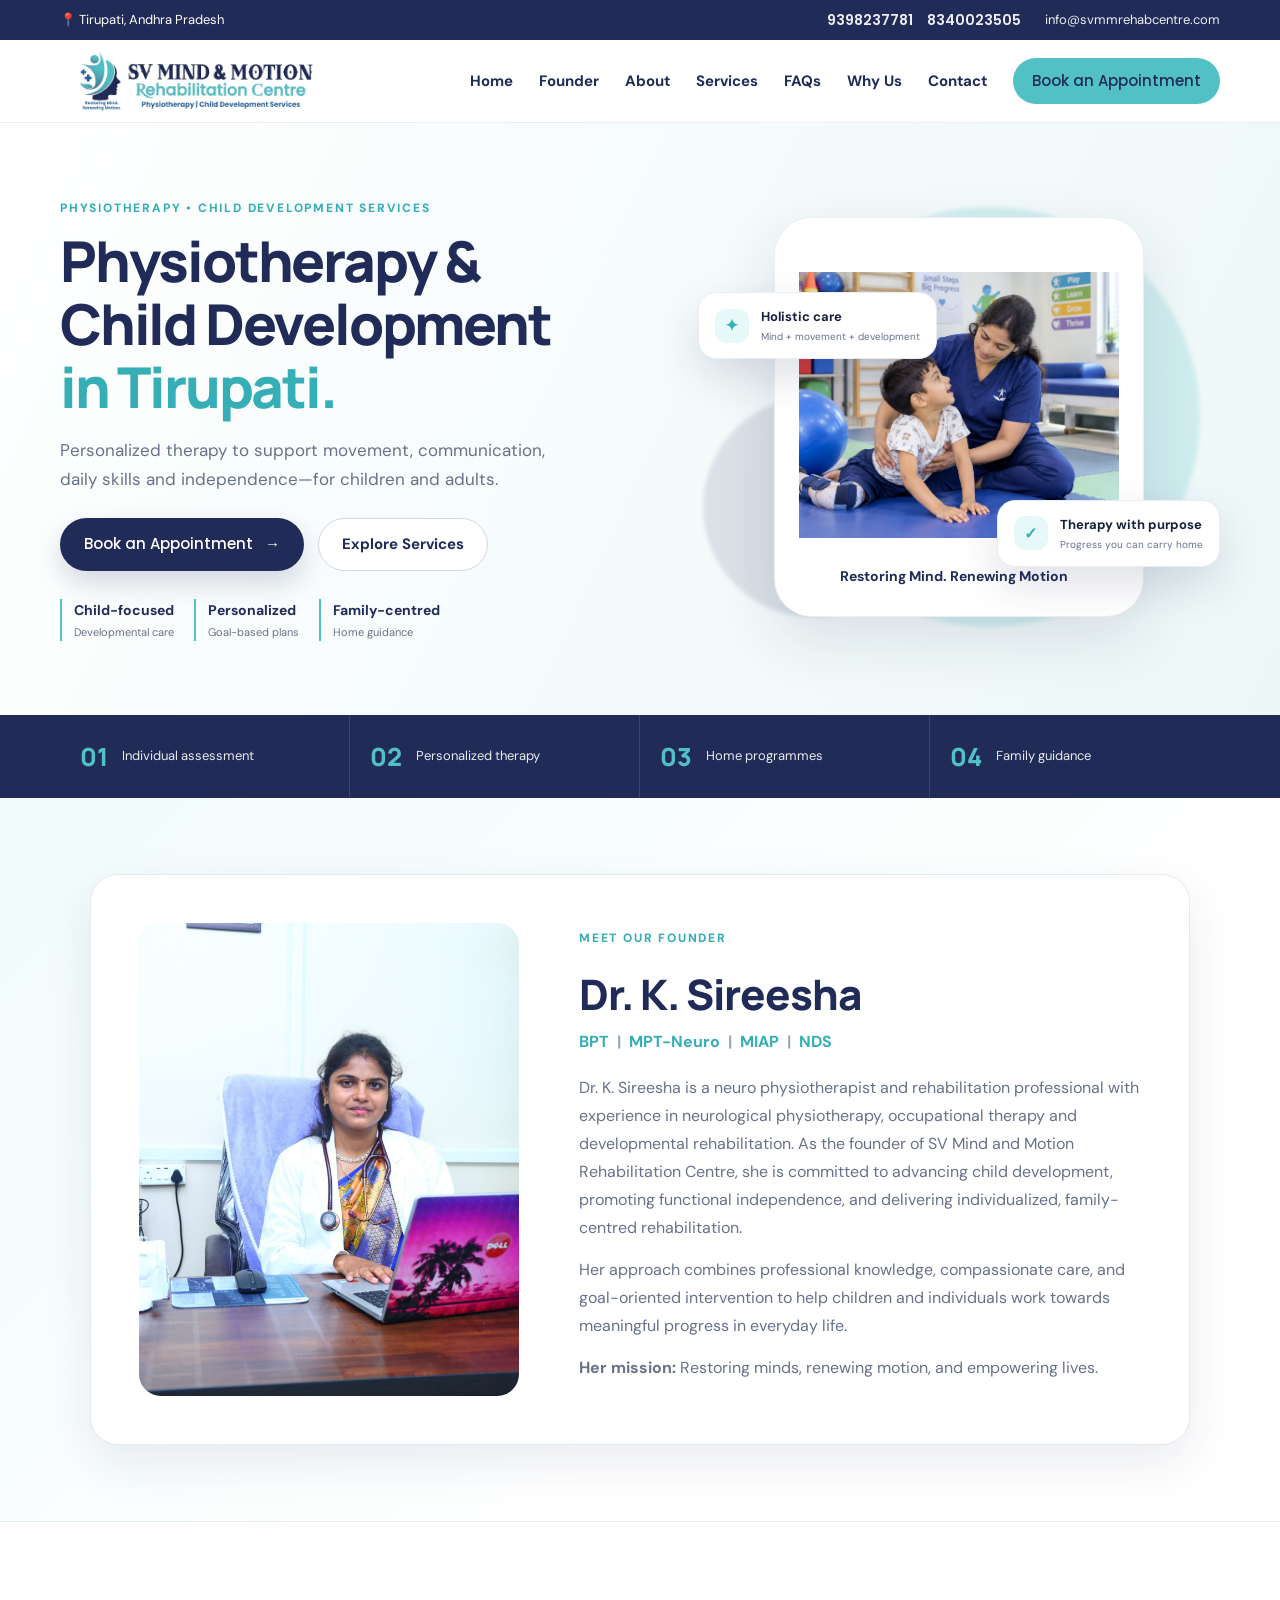
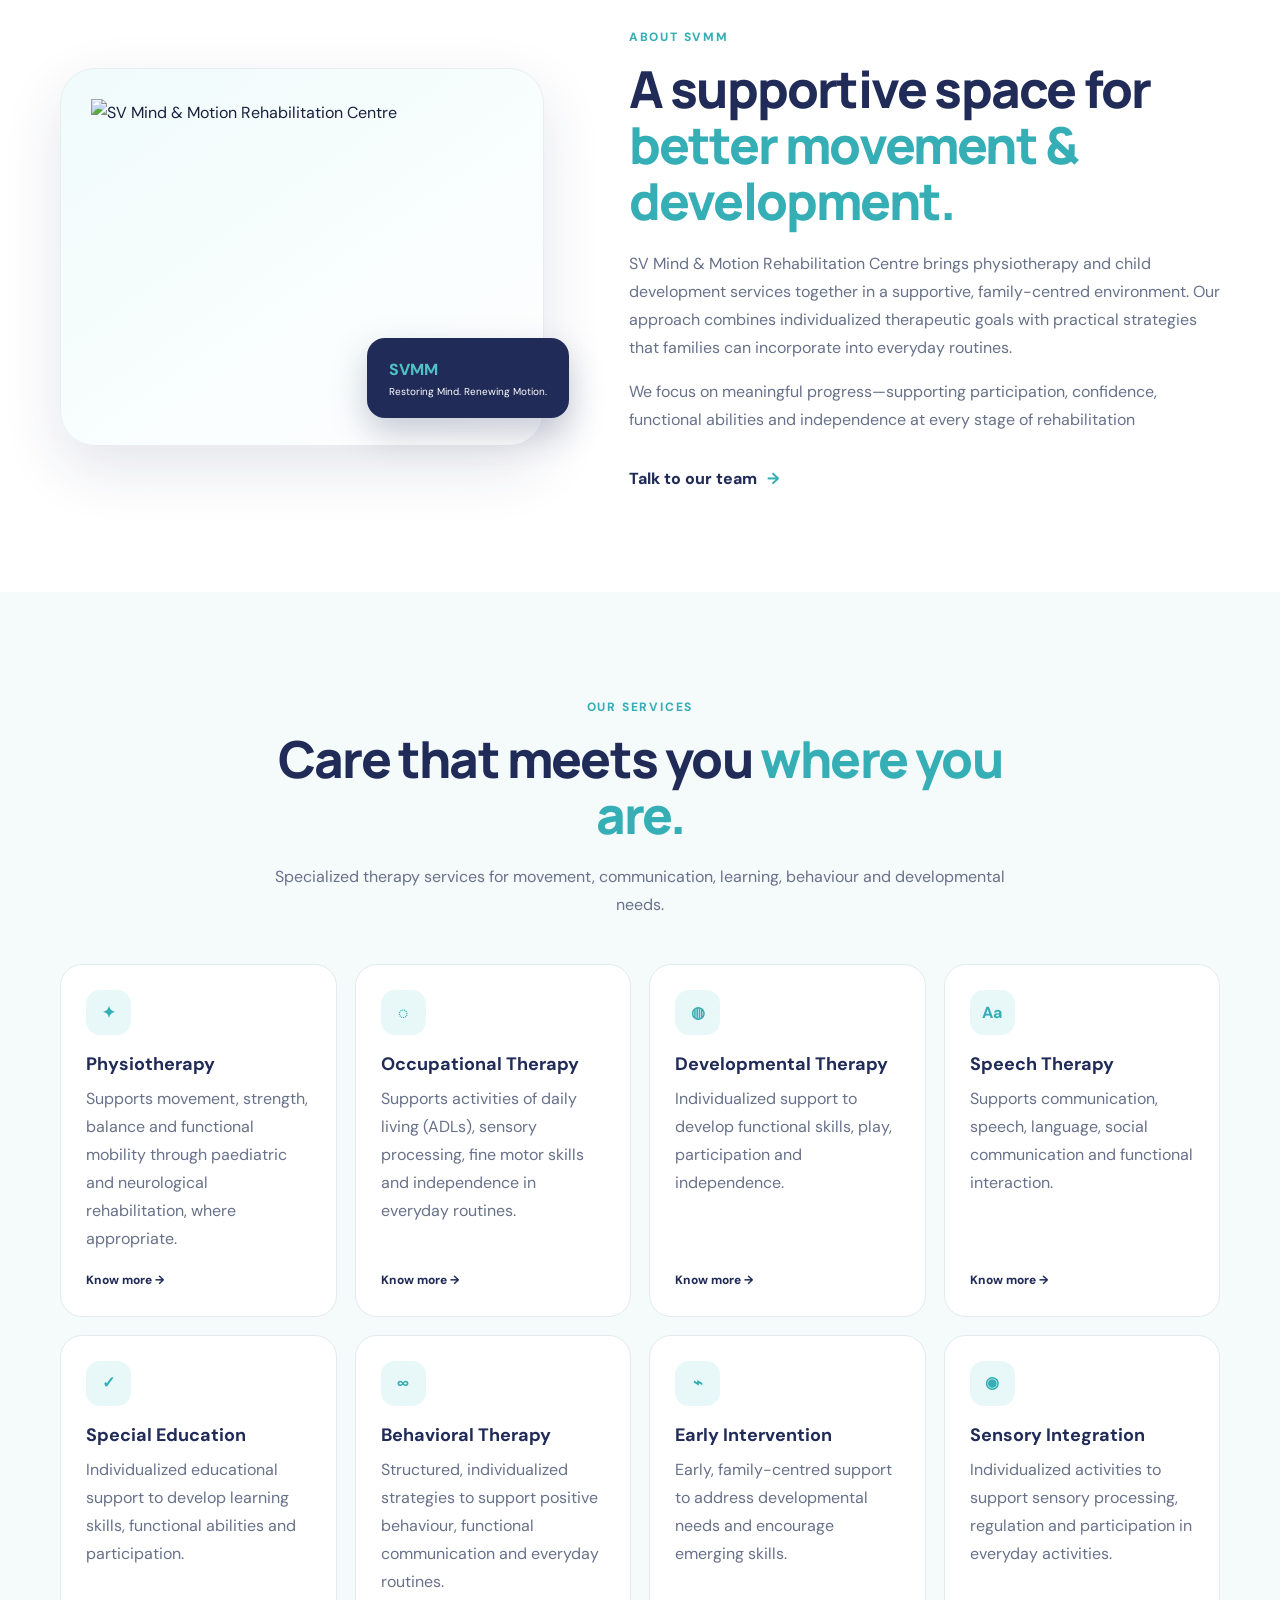
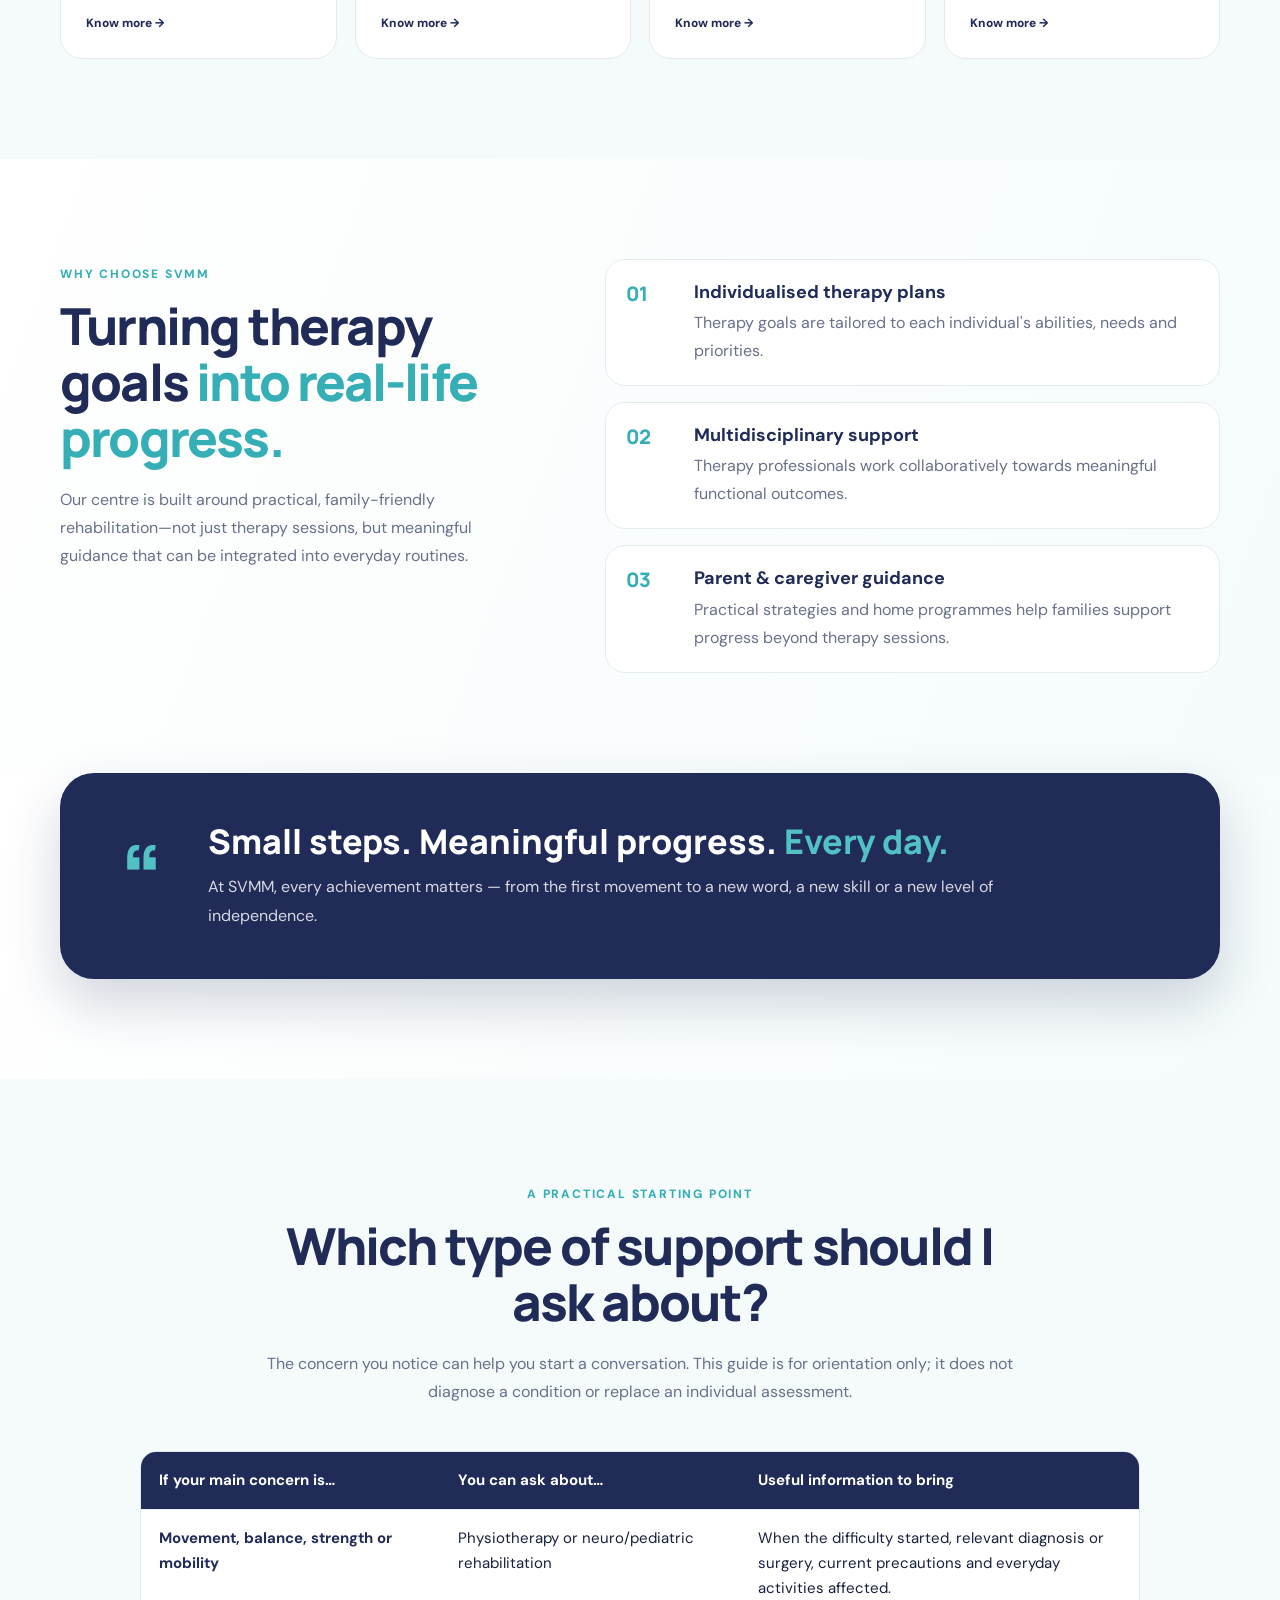
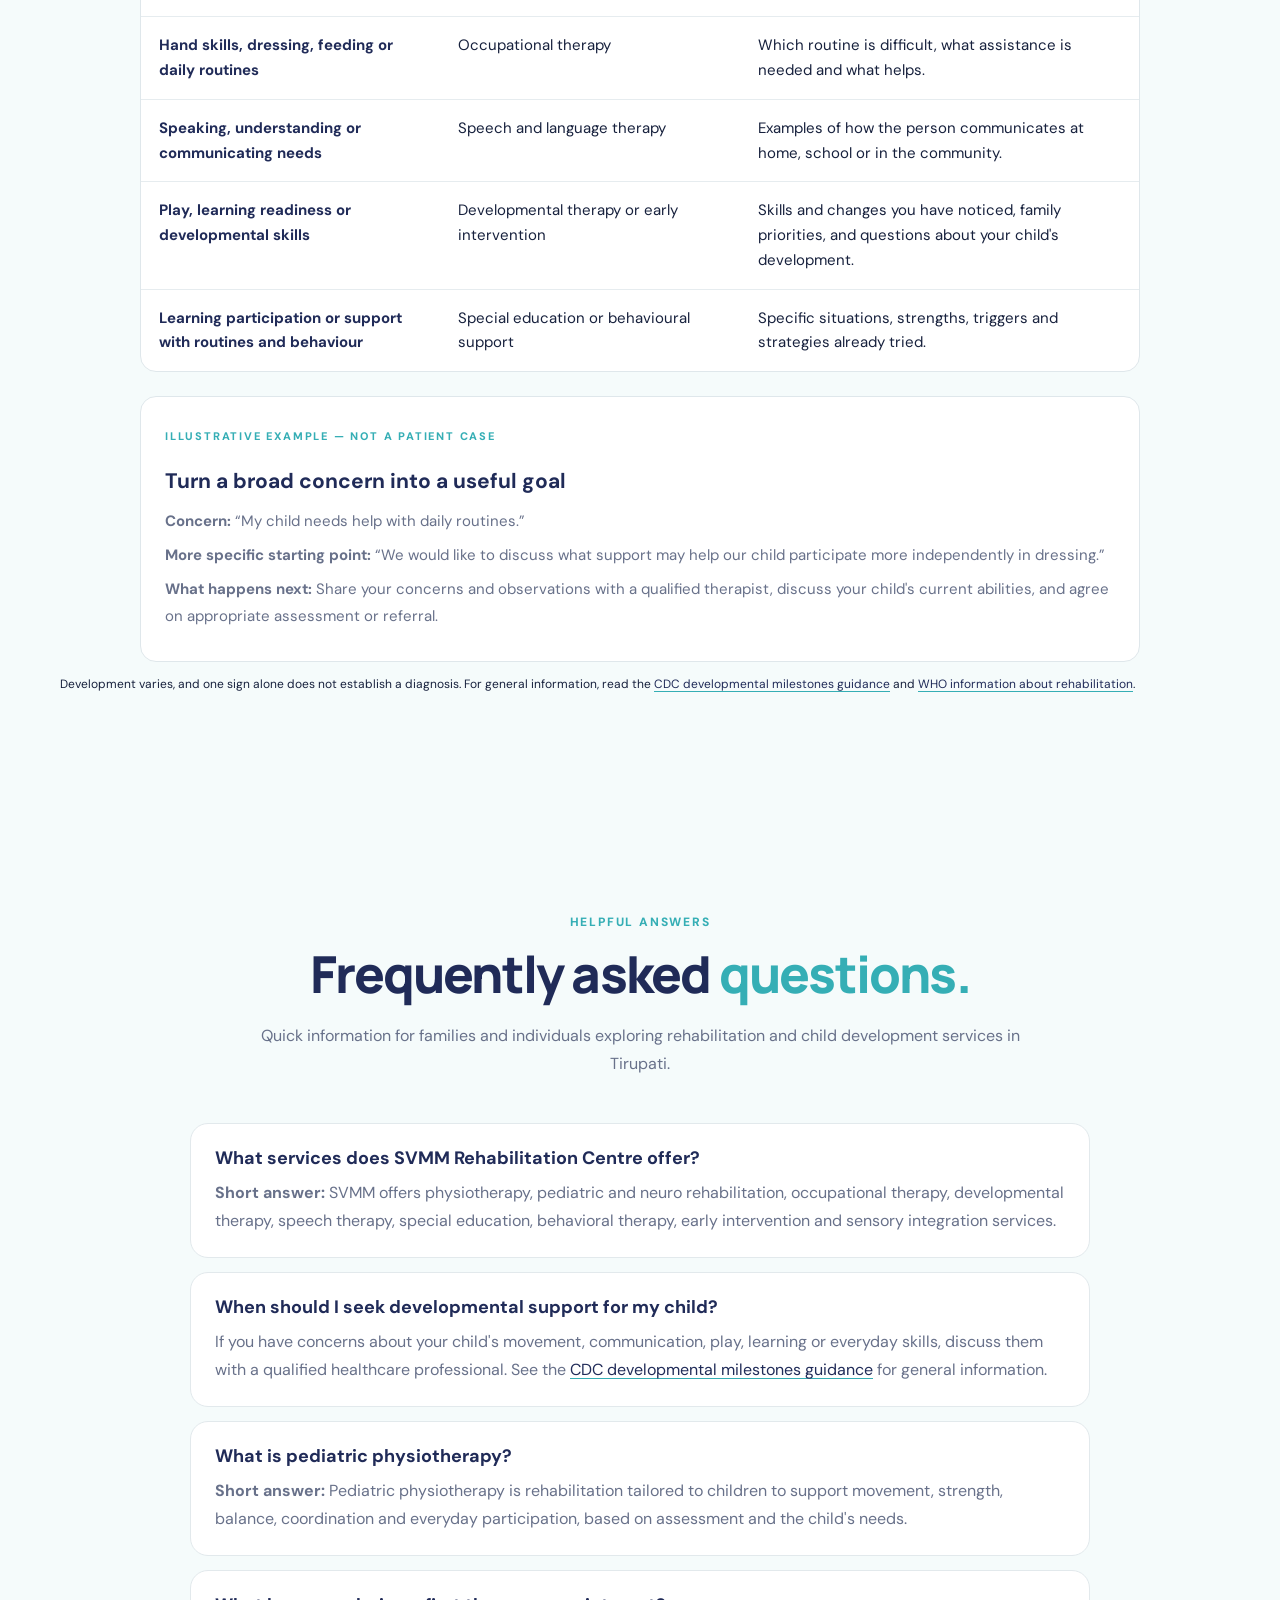
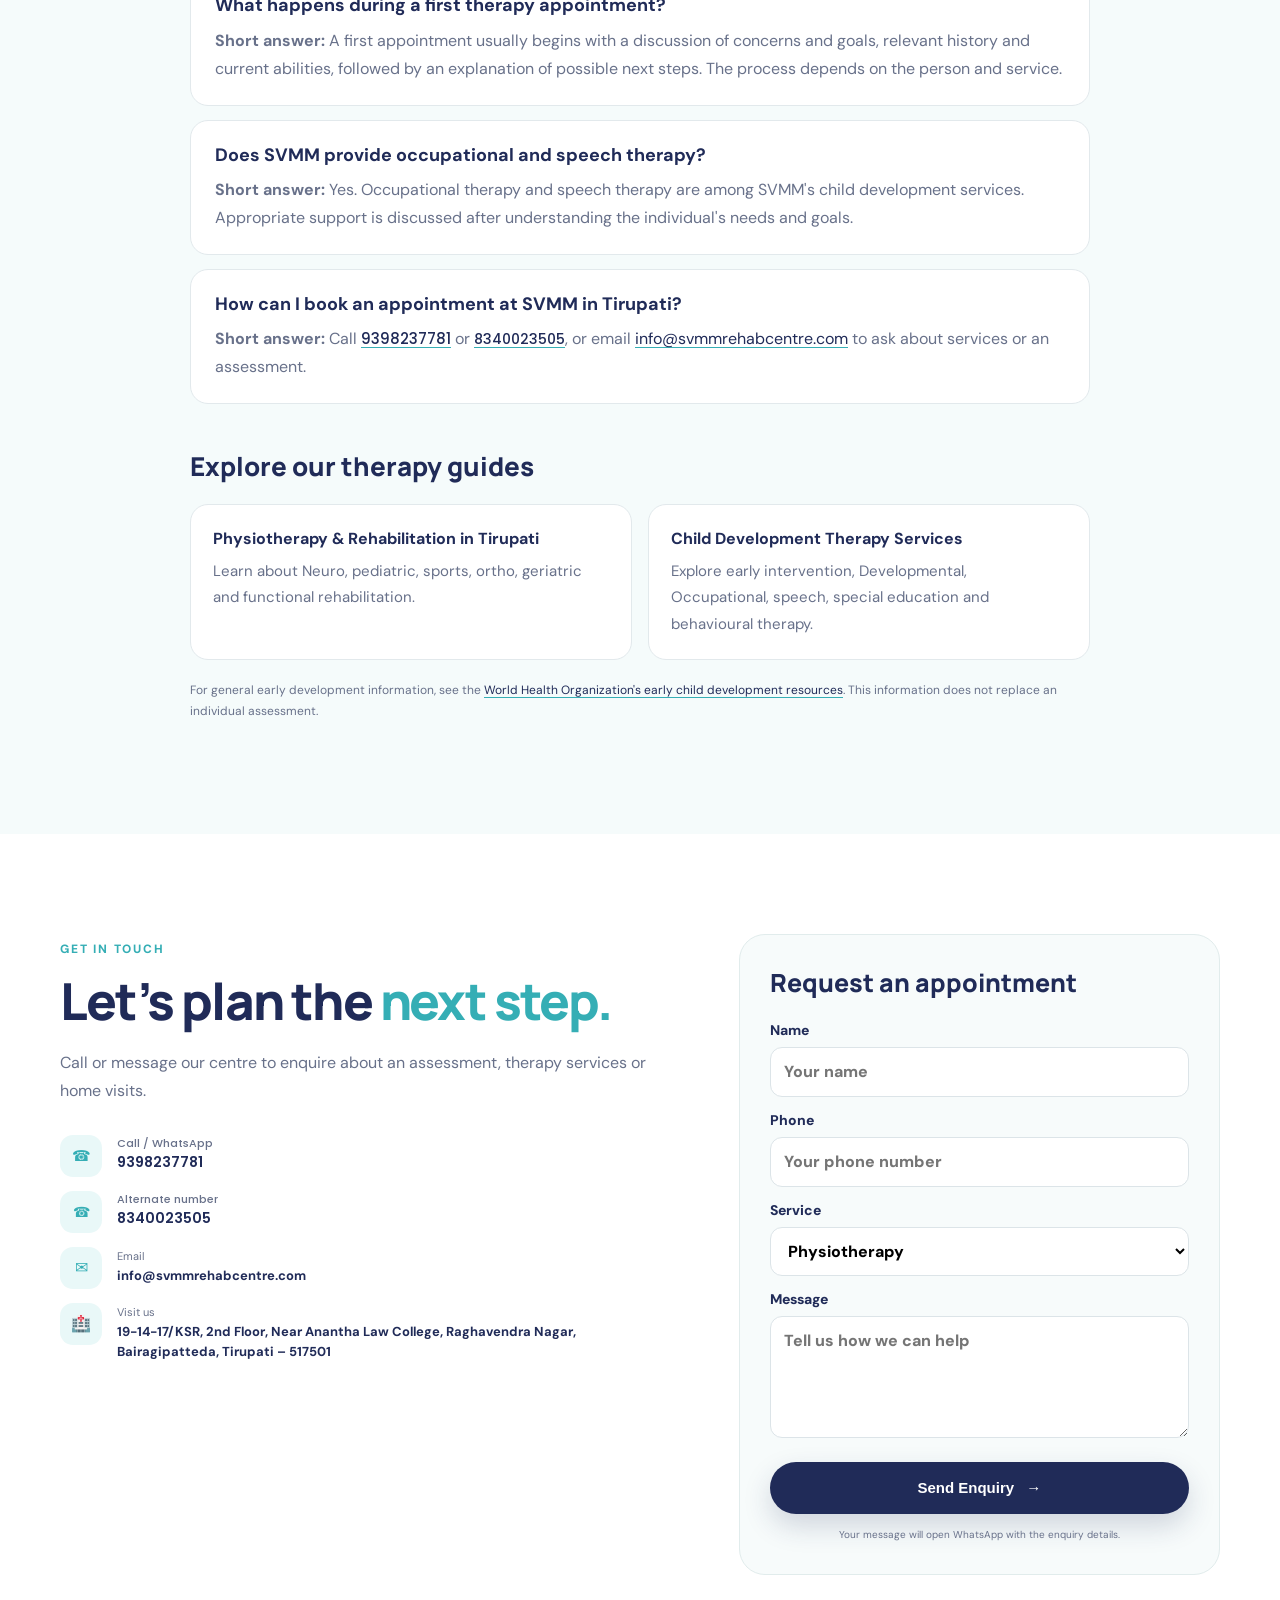
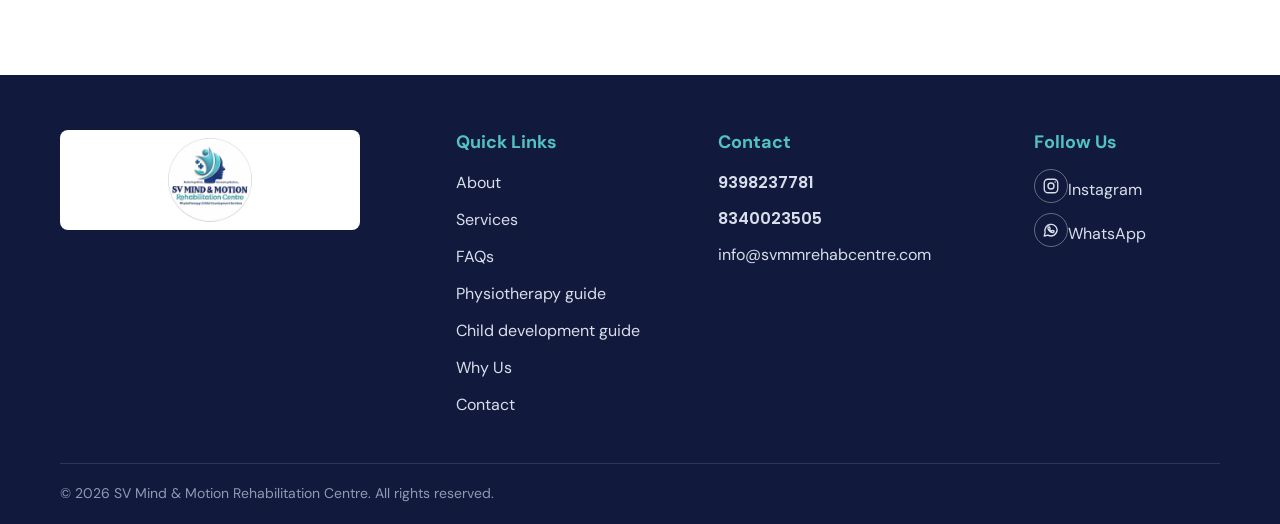
==== index.html @ 616c26e8 "Refine child development example wording" ====
<!doctype html>
<html lang="en">
<head>
  <meta charset="UTF-8" />
  <meta name="viewport" content="width=device-width, initial-scale=1.0" />
  <meta name="description" content="Explore physiotherapy, neuro rehabilitation, pediatric therapy, occupational and speech therapy, and child development services at SVMM Rehabilitation Centre in Tirupati." />
  <meta name="robots" content="index,follow,max-image-preview:large" />
  <link rel="canonical" href="https://www.svmmrehabcentre.com/" />
  <link rel="icon" href="/favicon.svg" type="image/svg+xml" />
  <meta name="color-scheme" content="light" />
  <meta name="theme-color" content="#202b58" />
  <meta property="og:type" content="website" />
  <meta property="og:locale" content="en_IN" />
  <meta property="og:site_name" content="SV Mind & Motion Rehabilitation Centre" />
  <meta property="og:title" content="Physiotherapy & Child Development in Tirupati | SVMM" />
  <meta property="og:description" content="Explore physiotherapy, neuro and pediatric rehabilitation, occupational therapy, speech therapy and child development services at SVMM in Tirupati." />
  <meta property="og:url" content="https://www.svmmrehabcentre.com/" />
  <meta property="og:image" content="https://www.svmmrehabcentre.com/svmm-logo-wordmark.png" />
  <meta property="og:image:alt" content="SV Mind & Motion Rehabilitation Centre logo" />
  <meta name="twitter:card" content="summary_large_image" />
  <meta name="twitter:title" content="Physiotherapy & Child Development in Tirupati | SVMM" />
  <meta name="twitter:description" content="Physiotherapy, rehabilitation and child development services at SVMM in Tirupati." />
  <meta name="twitter:image" content="https://www.svmmrehabcentre.com/svmm-logo-wordmark.png" />
  <title>Physiotherapy & Child Development in Tirupati | SVMM</title>
  <script type="application/ld+json">
  {
    "@context": "https://schema.org",
    "@graph": [
      {
        "@type": "Organization",
        "@id": "https://www.svmmrehabcentre.com/#organization",
        "name": "SV Mind & Motion Rehabilitation Centre",
        "alternateName": "SVMM Rehab Centre",
        "url": "https://www.svmmrehabcentre.com/",
        "logo": "https://www.svmmrehabcentre.com/svmm-logo-wordmark.png",
        "email": "info@svmmrehabcentre.com",
        "telephone": ["+91-9398237781", "+91-8340023505"],
        "address": {
          "@type": "PostalAddress",
          "streetAddress": "19-14-17/KSR, 2nd Floor, Near Anantha Law College, Raghavendra Nagar, Bairagipatteda",
          "addressLocality": "Tirupati",
          "addressRegion": "Andhra Pradesh",
          "postalCode": "517501",
          "addressCountry": "IN"
        },
        "sameAs": ["https://www.instagram.com/svmm_rehab_cdc/"]
      },
      {
        "@type": "WebSite",
        "@id": "https://www.svmmrehabcentre.com/#website",
        "url": "https://www.svmmrehabcentre.com/",
        "name": "SV Mind & Motion Rehabilitation Centre",
        "publisher": {"@id": "https://www.svmmrehabcentre.com/#organization"},
        "inLanguage": "en-IN"
      },
      {
        "@type": "WebPage",
        "@id": "https://www.svmmrehabcentre.com/#webpage",
        "url": "https://www.svmmrehabcentre.com/",
        "name": "Physiotherapy & Child Development in Tirupati | SVMM",
        "isPartOf": {"@id": "https://www.svmmrehabcentre.com/#website"},
        "about": {"@id": "https://www.svmmrehabcentre.com/#organization"},
        "dateModified": "2026-10-09",
        "inLanguage": "en-IN",
        "breadcrumb": {"@id": "https://www.svmmrehabcentre.com/#breadcrumb"}
      },
      {
        "@type": "BreadcrumbList",
        "@id": "https://www.svmmrehabcentre.com/#breadcrumb",
        "itemListElement": [{"@type":"ListItem","position":1,"name":"Home","item":"https://www.svmmrehabcentre.com/"}]
      },
      {
        "@type": "Service",
        "@id": "https://www.svmmrehabcentre.com/#physiotherapy-service",
        "name": "Physiotherapy and Rehabilitation",
        "serviceType": ["Neuro rehabilitation", "Pediatric physiotherapy", "Orthopedic rehabilitation", "Functional rehabilitation"],
        "provider": {"@id": "https://www.svmmrehabcentre.com/#organization"},
        "areaServed": {"@type": "City", "name": "Tirupati"},
        "url": "https://www.svmmrehabcentre.com/physiotherapy-services.html",
        "description": "Individualized physiotherapy and rehabilitation support for movement, mobility and functional participation. Assessment and care depend on individual needs."
      },
      {
        "@type": "Service",
        "@id": "https://www.svmmrehabcentre.com/#child-development-service",
        "name": "Child Development Therapy Services",
        "serviceType": ["Developmental therapy", "Occupational therapy", "Speech therapy", "Special education", "Behavioral therapy", "Early intervention", "Sensory integration"],
        "provider": {"@id": "https://www.svmmrehabcentre.com/#organization"},
        "areaServed": {"@type": "City", "name": "Tirupati"},
        "url": "https://www.svmmrehabcentre.com/child-development-services.html",
        "description": "Child-focused services to discuss developmental, communication, sensory, learning and everyday participation goals with qualified professionals."
      }
    ]
  }
  </script>
  <script type="application/ld+json">
  {
    "@context": "https://schema.org",
    "@type": "FAQPage",
    "@id": "https://www.svmmrehabcentre.com/#faq",
    "mainEntity": [
      {"@type":"Question","name":"What services does SVMM Rehabilitation Centre offer?","acceptedAnswer":{"@type":"Answer","text":"SVMM offers physiotherapy, pediatric and neuro rehabilitation, occupational therapy, developmental therapy, speech therapy, special education, behavioral therapy, early intervention and sensory integration services."}},
      {"@type":"Question","name":"When should I seek developmental support for my child?","acceptedAnswer":{"@type":"Answer","text":"If you have concerns about your child's movement, communication, play, learning or everyday skills, discuss them with a qualified healthcare professional."}},
      {"@type":"Question","name":"What is pediatric physiotherapy?","acceptedAnswer":{"@type":"Answer","text":"Pediatric physiotherapy supports children's movement, strength, balance, coordination and participation in everyday activities through assessment and individualized activities suited to the child's needs."}},
      {"@type":"Question","name":"What happens during a first therapy appointment?","acceptedAnswer":{"@type":"Answer","text":"The therapist discusses concerns and goals, gathers relevant history, observes current abilities and explains possible next steps."}},
      {"@type":"Question","name":"Does SVMM provide occupational and speech therapy?","acceptedAnswer":{"@type":"Answer","text":"Yes. Occupational therapy and speech therapy are among SVMM's child development services."}},
      {"@type":"Question","name":"How can I book an appointment at SVMM in Tirupati?","acceptedAnswer":{"@type":"Answer","text":"Call 9398237781 or 8340023505, or email info@svmmrehabcentre.com."}}
    ]
  }
  </script>
  <link rel="preconnect" href="https://fonts.googleapis.com">
  <link rel="preconnect" href="https://fonts.gstatic.com" crossorigin>
  <link href="https://fonts.googleapis.com/css2?family=DM+Sans:wght@400;500;600;700&family=Manrope:wght@600;700;800&display=swap" rel="stylesheet" media="print" onload="this.media='all'" />
  <noscript><link href="https://fonts.googleapis.com/css2?family=DM+Sans:wght@400;500;600;700&family=Manrope:wght@600;700;800&display=swap" rel="stylesheet" /></noscript>
  <link rel="preload" href="styles.css" as="style" onload="this.onload=null;this.rel='stylesheet'" />
  <noscript><link rel="stylesheet" href="styles.css" /></noscript>
  <meta name="google-site-verification" content="9prw9qZuLzNEtLFtyFqJBxXXJqxQppbl3Nav0x-WoqU" />
  <!-- Google tag (gtag.js) -->
  <script async src="https://www.googletagmanager.com/gtag/js?id=G-6PYCM4MKYK"></script>
  <script>
    window.dataLayer = window.dataLayer || [];
    function gtag(){dataLayer.push(arguments);}
    gtag('js', new Date());
    gtag('config', 'G-6PYCM4MKYK');
  </script>
</head>
<body>
  <div class="topbar">
    <div class="container topbar-inner">
      <span>📍 Tirupati, Andhra Pradesh</span>
      <div class="top-links">
        <div class="footer-phone-list">
        <a class="footer-phone" href="tel:9398237781">9398237781</a>
        <a class="footer-phone" href="tel:8340023505">8340023505</a>
      </div>
        <a href="mailto:info@svmmrehabcentre.com">info@svmmrehabcentre.com</a>
      </div>
    </div>
  </div>

  <header class="header">
    <div class="container nav-wrap">
      <a class="brand" href="#home" aria-label="SV Mind and Motion home">
        <img src="svmm-logo-wordmark.png" alt="SV Mind &amp; Motion Rehabilitation Centre logo" width="280" height="68" />
      </a>
      <button class="menu-btn" aria-label="Open menu" aria-expanded="false">☰</button>
      <nav class="nav">
        <a href="#home">Home</a>
        <a href="#doctor">Founder</a>
        <a href="#about">About</a>
        <a href="#services">Services</a>
        <a href="#faq">FAQs</a>
        <a href="#why-us">Why Us</a>
        <a href="#contact">Contact</a>
        <a class="nav-cta" href="tel:9398237781">Book an Appointment</a>
      </nav>
    </div>
  </header>

  <main id="home">
    <section class="hero">
      <div class="container hero-grid">
        <div class="hero-copy">
          <span class="eyebrow">Physiotherapy • Child Development Services</span>
          <h1>Physiotherapy & Child Development <span>in Tirupati.</span></h1>
          <p>Personalized therapy to support movement, communication, daily skills and independence—for children and adults.</p>
          <div class="hero-actions">
            <a class="btn primary" href="tel:9398237781">Book an Appointment <span>→</span></a>
            <a class="btn secondary" href="#services">Explore Services</a>
          </div>
          <div class="trust-row">
            <div><strong>Child-focused</strong><small>Developmental care</small></div>
            <div><strong>Personalized</strong><small>Goal-based plans</small></div>
            <div><strong>Family-centred</strong><small>Home guidance</small></div>
          </div>
        </div>
        <div class="hero-visual">
          <div class="orb orb-a"></div><div class="orb orb-b"></div>
          <div class="logo-card">
            <img src="/123.png" width="320" height="320" loading="eager" fetchpriority="high" decoding="async" alt="SV Mind and Motion emblem" />
            <div class="logo-caption"><b>Restoring Mind. Renewing Motion</b><b></b></div>
          </div>
          <div class="floating-card fc-one"><span>✦</span><div><b>Holistic care</b><small>Mind + movement + development</small></div></div>
          <div class="floating-card fc-two"><span>✓</span><div><b>Therapy with purpose</b><small>Progress you can carry home</small></div></div>
        </div>
      </div>
    </section>

    <section class="stats">
      <div class="container stats-grid">
        <div><strong>01</strong><span>Individual assessment</span></div>
        <div><strong>02</strong><span>Personalized therapy</span></div>
        <div><strong>03</strong><span>Home programmes</span></div>
        <div><strong>04</strong><span>Family guidance</span></div>
      </div>
    </section>

    <section class="section doctor-profile" id="doctor">
      <div class="container">
        <div class="doctor-card">
          <div class="doctor-photo-wrap">
            <img class="doctor-photo" src="/doctor-sireesha.jpeg" alt="Dr. K. Sireesha, neuro physiotherapist" loading="lazy" decoding="async" />
          </div>
          <div class="doctor-copy">
            <span class="eyebrow">Meet Our Founder</span>
            <h2>Dr. K. Sireesha</h2>
            <p class="doctor-role">BPT <span>|</span> MPT-Neuro <span>|</span> MIAP <span>|</span> NDS</p>
            <p>Dr. K. Sireesha is a neuro physiotherapist and rehabilitation professional with experience in neurological physiotherapy, occupational therapy and developmental rehabilitation. As the founder of SV Mind and Motion Rehabilitation Centre, she is committed to advancing child development, promoting functional independence, and delivering individualized, family-centred rehabilitation.</p>
            <p>Her approach combines professional knowledge, compassionate care, and goal-oriented intervention to help children and individuals work towards meaningful progress in everyday life.</p>
            <p class="doctor-mission"><strong>Her mission:</strong> Restoring minds, renewing motion, and empowering lives.</p>
          </div>
        </div>
      </div>
    </section>

    <section class="section about" id="about">
      <div class="container split">
        <div class="section-image">
          <div class="image-frame"><img src="https://images.weserv.nl/?url=www.svmmrehabcentre.com%2F456.jpg&amp;w=800&amp;output=webp&amp;q=80" srcset="https://images.weserv.nl/?url=www.svmmrehabcentre.com%2F456.jpg&amp;w=400&amp;output=webp&amp;q=80 400w, https://images.weserv.nl/?url=www.svmmrehabcentre.com%2F456.jpg&amp;w=800&amp;output=webp&amp;q=80 800w, https://images.weserv.nl/?url=www.svmmrehabcentre.com%2F456.jpg&amp;w=1200&amp;output=webp&amp;q=80 1200w" sizes="(max-width: 720px) 100vw, 520px" width="800" height="600" loading="lazy" decoding="async" alt="SV Mind &amp; Motion Rehabilitation Centre" /></div>
          <div class="mini-badge"><span>SVMM</span><small>Restoring Mind. Renewing Motion.</small></div>
        </div>
        <div class="section-copy">
          <span class="eyebrow">About SVMM</span>
          <h2>A supportive space for <span>better movement & development.</span></h2>
          <p>SV Mind & Motion Rehabilitation Centre brings physiotherapy and child development services together in a supportive, family-centred environment. Our approach combines individualized therapeutic goals with practical strategies that families can incorporate into everyday routines.</p>
          <p>We focus on meaningful progress—supporting participation, confidence, functional abilities and independence at every stage of rehabilitation</p>
          <a class="text-link" href="#contact">Talk to our team <span>→</span></a>
        </div>
      </div>
    </section>

    <section class="section services" id="services">
      <div class="container">
        <div class="section-heading center">
          <span class="eyebrow">Our Services</span>
          <h2>Care that meets you <span>where you are.</span></h2>
          <p>Specialized therapy services for movement, communication, learning, behaviour and developmental needs.</p>
        </div>
        <div class="service-grid">
          <article class="service-card"><div class="icon">✦</div><h3>Physiotherapy</h3><p>Supports movement, strength, balance and functional mobility through paediatric and neurological rehabilitation, where appropriate.</p><a href="#contact">Know more →</a></article>
          <article class="service-card"><div class="icon">◌</div><h3>Occupational Therapy</h3><p>Supports activities of daily living (ADLs), sensory processing, fine motor skills and independence in everyday routines.</p><a href="#contact">Know more →</a></article>
          <article class="service-card"><div class="icon">◍</div><h3>Developmental Therapy</h3><p>Individualized support to develop functional skills, play, participation and independence.</p><a href="#contact">Know more →</a></article>
          <article class="service-card"><div class="icon">Aa</div><h3>Speech Therapy</h3><p>Supports communication, speech, language, social communication and functional interaction.</p><a href="#contact">Know more →</a></article>
          <article class="service-card"><div class="icon">✓</div><h3>Special Education</h3><p>Individualized educational support to develop learning skills, functional abilities and participation.</p><a href="#contact">Know more →</a></article>
          <article class="service-card"><div class="icon">∞</div><h3>Behavioral Therapy</h3><p>Structured, individualized strategies to support positive behaviour, functional communication and everyday routines.</p><a href="#contact">Know more →</a></article>
          <article class="service-card"><div class="icon">⌁</div><h3>Early Intervention</h3><p>Early, family-centred support to address developmental needs and encourage emerging skills.</p><a href="#contact">Know more →</a></article>
          <article class="service-card"><div class="icon">◉</div><h3>Sensory Integration</h3><p>Individualized activities to support sensory processing, regulation and participation in everyday activities.</p><a href="#contact">Know more →</a></article>
        </div>
      </div>
    </section>

    <section class="section why" id="why-us">
      <div class="container why-grid">
        <div>
          <span class="eyebrow">Why Choose SVMM</span>
          <h2>Turning therapy goals<span> into real-life progress.</span></h2>
          <p>Our centre is built around practical, family-friendly rehabilitation—not just therapy sessions, but meaningful guidance that can be integrated into everyday routines.</p>
        </div>
        <div class="why-list">
          <div><b>01</b><div><h3>Individualised therapy plans</h3><p>Therapy goals are tailored to each individual's abilities, needs and priorities.</p></div></div>
          <div><b>02</b><div><h3>Multidisciplinary support</h3><p>Therapy professionals work collaboratively towards meaningful functional outcomes.</p></div></div>
          <div><b>03</b><div><h3>Parent & caregiver guidance</h3><p>Practical strategies and home programmes help families support progress beyond therapy sessions.</p></div></div>
        </div>
      </div>
    </section>

<section class="quote-section">
  <div class="container quote-card">
    <div class="quote-mark" aria-hidden="true">“</div>
    <div class="quote-copy">
      <h2>Small steps. Meaningful progress. <span>Every day.</span></h2>
      <p>At SVMM, every achievement matters — from the first movement to a new word, a new skill or a new level of independence.</p>
    </div>
  </div>
</section>

    <section class="section decision-section" id="choosing-support">
      <div class="container">
        <div class="section-heading center">
          <span class="eyebrow">A Practical Starting Point</span>
          <h2>Which type of support should I ask about?</h2>
          <p>The concern you notice can help you start a conversation. This guide is for orientation only; it does not diagnose a condition or replace an individual assessment.</p>
        </div>
        <div class="decision-table-wrap">
          <table class="decision-table">
            <thead><tr><th>If your main concern is…</th><th>You can ask about…</th><th>Useful information to bring</th></tr></thead>
            <tbody>
              <tr><td>Movement, balance, strength or mobility</td><td>Physiotherapy or neuro/pediatric rehabilitation</td><td>When the difficulty started, relevant diagnosis or surgery, current precautions and everyday activities affected.</td></tr>
              <tr><td>Hand skills, dressing, feeding or daily routines</td><td>Occupational therapy</td><td>Which routine is difficult, what assistance is needed and what helps.</td></tr>
              <tr><td>Speaking, understanding or communicating needs</td><td>Speech and language therapy</td><td>Examples of how the person communicates at home, school or in the community.</td></tr>
              <tr><td>Play, learning readiness or developmental skills</td><td>Developmental therapy or early intervention</td><td>Skills and changes you have noticed, family priorities, and questions about your child's development.</td></tr>
              <tr><td>Learning participation or support with routines and behaviour</td><td>Special education or behavioural support</td><td>Specific situations, strengths, triggers and strategies already tried.</td></tr>
            </tbody>
          </table>
        </div>
        <div class="example-card">
          <span class="eyebrow">Illustrative example — not a patient case</span>
          <h3>Turn a broad concern into a useful goal</h3>
          <p><strong>Concern:</strong> “My child needs help with daily routines.”</p>
          <p><strong>More specific starting point:</strong> “We would like to discuss what support may help our child participate more independently in dressing.”</p>
          <p><strong>What happens next:</strong> Share your concerns and observations with a qualified therapist, discuss your child's current abilities, and agree on appropriate assessment or referral.</p>
        </div>
        <p class="source-note">Development varies, and one sign alone does not establish a diagnosis. For general information, read the <a href="https://www.cdc.gov/act-early/milestones/" target="_blank" rel="noopener noreferrer">CDC developmental milestones guidance</a> and <a href="https://www.who.int/health-topics/rehabilitation" target="_blank" rel="noopener noreferrer">WHO information about rehabilitation</a>.</p>
      </div>
    </section>

    <section class="section faq-section" id="faq">
      <div class="container">
        <div class="section-heading center">
          <span class="eyebrow">Helpful Answers</span>
          <h2>Frequently asked <span>questions.</span></h2>
          <p>Quick information for families and individuals exploring rehabilitation and child development services in Tirupati.</p>
        </div>
        <div class="faq-list">
          <article class="faq-item"><h3>What services does SVMM Rehabilitation Centre offer?</h3><p><strong>Short answer:</strong> SVMM offers physiotherapy, pediatric and neuro rehabilitation, occupational therapy, developmental therapy, speech therapy, special education, behavioral therapy, early intervention and sensory integration services.</p></article>
          <article class="faq-item"><h3>When should I seek developmental support for my child?</h3><p>If you have concerns about your child's movement, communication, play, learning or everyday skills, discuss them with a qualified healthcare professional. See the <a href="https://www.cdc.gov/act-early/milestones/" target="_blank" rel="noopener noreferrer">CDC developmental milestones guidance</a> for general information.</p></article>
          <article class="faq-item"><h3>What is pediatric physiotherapy?</h3><p><strong>Short answer:</strong> Pediatric physiotherapy is rehabilitation tailored to children to support movement, strength, balance, coordination and everyday participation, based on assessment and the child's needs.</p></article>
          <article class="faq-item"><h3>What happens during a first therapy appointment?</h3><p><strong>Short answer:</strong> A first appointment usually begins with a discussion of concerns and goals, relevant history and current abilities, followed by an explanation of possible next steps. The process depends on the person and service.</p></article>
          <article class="faq-item"><h3>Does SVMM provide occupational and speech therapy?</h3><p><strong>Short answer:</strong> Yes. Occupational therapy and speech therapy are among SVMM's child development services. Appropriate support is discussed after understanding the individual's needs and goals.</p></article>
          <article class="faq-item"><h3>How can I book an appointment at SVMM in Tirupati?</h3><p><strong>Short answer:</strong> Call <a class="footer-phone" href="tel:9398237781">9398237781</a> or <a class="footer-phone" href="tel:8340023505">8340023505</a>, or email <a href="mailto:info@svmmrehabcentre.com">info@svmmrehabcentre.com</a> to ask about services or an assessment.</p></article>
        </div>
        <div class="resource-links">
          <h3>Explore our therapy guides</h3>
          <div class="resource-link-grid">
            <a href="physiotherapy-services.html"><strong>Physiotherapy & Rehabilitation in Tirupati</strong><span>Learn about Neuro, pediatric, sports, ortho, geriatric and functional rehabilitation.</span></a>
            <a href="child-development-services.html"><strong>Child Development Therapy Services</strong><span>Explore early intervention, Developmental, Occupational, speech, special education and behavioural therapy.</span></a>
          </div>
          <p class="source-note">For general early development information, see the <a href="https://www.who.int/health-topics/early-child-development" target="_blank" rel="noopener noreferrer">World Health Organization's early child development resources</a>. This information does not replace an individual assessment.</p>
        </div>
      </div>
    </section>

    <section class="section contact" id="contact">
      <div class="container contact-grid">
        <div>
          <span class="eyebrow">Get in Touch</span>
          <h2>Let’s plan the <span>next step.</span></h2>
          <p>Call or message our centre to enquire about an assessment, therapy services or home visits.</p>
          <div class="contact-items">
            <a href="tel:9398237781"><span>☎</span><div><small>Call / WhatsApp</small><b>9398237781</b></div></a>
            <a href="tel:8340023505"><span>☎</span><div><small>Alternate number</small><b>8340023505</b></div></a>
            <a href="mailto:info@svmmrehabcentre.com"><span>✉</span><div><small>Email</small><b>info@svmmrehabcentre.com</b></div></a>
            <div><span>🏥</span><div><small>Visit us</small><b>19-14-17/KSR, 2nd Floor, Near Anantha Law College, Raghavendra Nagar, Bairagipatteda, Tirupati – 517501</b></div></div>
          </div>
        </div>
        <form class="contact-form" onsubmit="return submitForm(event)">
          <h3>Request an appointment</h3>
          <label>Name<input required name="name" placeholder="Your name" /></label>
          <label>Phone<input required name="phone" type="tel" placeholder="Your phone number" /></label>
          <label>Service<select name="service"><option>Physiotherapy</option><option>Occupational Therapy</option><option>Developmental Therapy</option><option>Speech Therapy</option><option>Special Education</option><option>Behavioral Therapy</option><option>Early Intervention</option><option>Sensory Integration</option></select></label>
          <label>Message<textarea name="message" rows="4" placeholder="Tell us how we can help"></textarea></label>
          <button class="btn primary" type="submit">Send Enquiry <span>→</span></button>
          <p class="form-note">Your message will open WhatsApp with the enquiry details.</p>
        </form>
      </div>
    </section>
  </main>

  <footer>
    <div class="container footer-grid">
      <div class="footer-logo"><img src="/1234.jpg" alt="SV Mind &amp; Motion Rehabilitation Centre logo" width="300" height="100"></div>
      <div><h4>Quick Links</h4><a href="#about">About</a><a href="#services">Services</a><a href="#faq">FAQs</a><a href="physiotherapy-services.html">Physiotherapy guide</a><a href="child-development-services.html">Child development guide</a><a href="#why-us">Why Us</a><a href="#contact">Contact</a></div>
      <div><h4>Contact</h4><a class="footer-phone" href="tel:9398237781">9398237781</a><a class="footer-phone" href="tel:8340023505">8340023505</a><a href="mailto:info@svmmrehabcentre.com">info@svmmrehabcentre.com</a></div>
      <div class="footer-social"><h4>Follow Us</h4>
      <a href="https://www.instagram.com/svmm_rehab_cdc/" target="_blank" rel="noopener noreferrer" aria-label="Instagram">
        <span class="social-icon" aria-hidden="true"><svg viewBox="0 0 24 24"><rect x="3" y="3" width="18" height="18" rx="5"></rect><circle cx="12" cy="12" r="4"></circle><circle cx="17.5" cy="6.5" r="1" class="social-fill"></circle></svg></span><span>Instagram</span>
      </a>
      <a href="https://wa.me/919398237781" target="_blank" rel="noopener noreferrer" aria-label="WhatsApp">
        <span class="social-icon" aria-hidden="true"><svg viewBox="0 0 24 24"><path d="M20.2 11.8a8.2 8.2 0 0 1-12.1 7.1L3 20l1.2-4.9a8.2 8.2 0 1 1 16-3.3Z"></path><path d="M8.7 8.2c.2-.4.4-.4.7-.4h.4c.2 0 .3.1.4.4l.7 1.6c.1.2.1.4-.1.6l-.5.6c-.2.2-.2.3 0 .6.5.9 1.2 1.5 2.1 1.9.2.1.4.1.6-.1l.7-.8c.2-.2.4-.2.6-.1l1.5.7c.2.1.3.2.3.4 0 .3-.2 1.1-.7 1.5-.5.4-1.1.6-1.8.4-1-.2-2.2-.8-3.3-1.8-1.3-1.2-2.1-2.6-2.3-3.5-.2-.8.1-1.5.5-2Z"></path></svg></span><span>WhatsApp</span>
      </a>
    </div>
    </div>
    <div class="container copyright">© 2026 SV Mind & Motion Rehabilitation Centre. All rights reserved.</div>
  </footer>

<script>
const menuBtn=document.querySelector('.menu-btn'), nav=document.querySelector('.nav');
menuBtn.addEventListener('click',()=>{const isOpen=nav.classList.toggle('open');menuBtn.setAttribute('aria-expanded',String(isOpen));menuBtn.setAttribute('aria-label',isOpen?'Close menu':'Open menu');});
nav.querySelectorAll('a').forEach(a=>a.addEventListener('click',()=>{nav.classList.remove('open');menuBtn.setAttribute('aria-expanded','false');menuBtn.setAttribute('aria-label','Open menu');}));
// Keep section navigation smooth without showing #home, #about, etc. in the address bar.
document.querySelectorAll('a[href^="#"]').forEach(link=>link.addEventListener('click',e=>{
  const target=document.getElementById(link.getAttribute('href').slice(1));
  if(!target)return;
  e.preventDefault();
  target.scrollIntoView({behavior:'smooth',block:'start'});
  history.replaceState(null,'',window.location.pathname+window.location.search);
}));
if(window.location.hash)history.replaceState(null,'',window.location.pathname+window.location.search);
function submitForm(e){e.preventDefault(); const f=new FormData(e.target); const msg=`Hello SVMM Rehab Centre, I would like to request an appointment.%0A%0AName: ${encodeURIComponent(f.get('name'))}%0APhone: ${encodeURIComponent(f.get('phone'))}%0AService: ${encodeURIComponent(f.get('service'))}%0AMessage: ${encodeURIComponent(f.get('message')||'')}`; window.open('https://wa.me/919398237781?text='+msg,'_blank'); return false;}
</script>
</body>
</html>
---- styles.css ----
@import url('https://fonts.googleapis.com/css2?family=Poppins:wght@400;500;600;700&display=swap');

:root{--navy:#202b58;--navy2:#111a3c;--teal:#51c1c5;--teal2:#35aeb5;--mist:#f5fbfb;--ink:#17213d;--muted:#68718a;--white:#fff;--line:#e3e8ef;--shadow:0 22px 60px rgba(32,43,88,.12)}
*{box-sizing:border-box}html{scroll-behavior:smooth}body{margin:0;font-family:'DM Sans',sans-serif;color:var(--ink);background:#fff;line-height:1.6}a{text-decoration:none;color:inherit}.container{width:min(1160px,calc(100% - 40px));margin:auto}.topbar{background:var(--navy);color:#fff;font-size:13px}.topbar-inner{min-height:40px;display:flex;align-items:center;justify-content:space-between;gap:20px}.top-links{display:flex;gap:24px}.top-links a{opacity:.92}.header{position:sticky;top:0;z-index:20;background:rgba(255,255,255,.95);backdrop-filter:blur(14px);border-bottom:1px solid rgba(32,43,88,.08)}.nav-wrap{height:82px;display:flex;align-items:center;justify-content:space-between}.brand img{width:280px;max-height:68px;object-fit:contain}.nav{display:flex;align-items:center;gap:26px;font-size:14px;font-weight:700;color:var(--navy)}.nav a:hover{color:var(--teal2)}.nav-cta,.btn{display:inline-flex;align-items:center;justify-content:center;gap:12px;border-radius:999px;font-weight:700}.nav-cta{background:var(--teal);padding:12px 19px;color:var(--navy)}.menu-btn{display:none;border:0;background:transparent;font-size:26px;color:var(--navy)}.hero{overflow:hidden;background:linear-gradient(115deg,#fff 0%,#f5fbfb 52%,#edf7f7 100%);padding:70px 0 76px}.hero-grid{display:grid;grid-template-columns:1.03fr .97fr;align-items:center;gap:70px}.eyebrow{display:inline-block;color:var(--teal2);font-weight:800;text-transform:uppercase;letter-spacing:1.8px;font-size:12px;margin-bottom:15px}.hero h1{font:800 clamp(42px,5vw,72px)/1.05 'Manrope',sans-serif;letter-spacing:-2.8px;margin:0 0 22px;color:var(--navy)}h1 span,h2 span{color:var(--teal2)}.hero p{font-size:18px;color:var(--muted);max-width:610px}.hero-actions{display:flex;gap:14px;margin:30px 0}.btn{padding:14px 23px;border:1px solid transparent}.btn.primary{background:var(--navy);color:#fff;box-shadow:0 12px 28px rgba(32,43,88,.18)}.btn.primary:hover{background:var(--navy2)}.btn.secondary{border-color:#cfd7e2;color:var(--navy);background:#fff}.trust-row{display:flex;gap:30px;margin-top:35px}.trust-row div{border-left:2px solid var(--teal);padding-left:12px}.trust-row strong,.trust-row small{display:block}.trust-row strong{font-size:14px;color:var(--navy)}.trust-row small{font-size:11px;color:var(--muted)}.hero-visual{min-height:530px;position:relative;display:flex;align-items:center;justify-content:center}.orb{position:absolute;border-radius:50%;filter:blur(2px)}.orb-a{width:420px;height:420px;background:rgba(81,193,197,.2);right:20px;top:20px}.orb-b{width:220px;height:220px;background:rgba(32,43,88,.12);left:5px;bottom:30px}.logo-card{width:390px;height:430px;background:#fff;border:1px solid rgba(32,43,88,.08);border-radius:38px;box-shadow:var(--shadow);display:flex;align-items:center;justify-content:center;flex-direction:column;position:relative;z-index:2;padding:28px}.logo-card img{width:100%;height:335px;object-fit:contain}.logo-caption{display:flex;gap:10px;font-size:14px;color:var(--navy)}.logo-caption b:last-child{color:var(--teal2)}.floating-card{position:absolute;z-index:4;background:#fff;border:1px solid #e8edf2;box-shadow:0 18px 42px rgba(32,43,88,.14);border-radius:18px;padding:13px 16px;display:flex;gap:12px;align-items:center}.floating-card span{width:34px;height:34px;border-radius:11px;display:grid;place-items:center;background:#e7f8f8;color:var(--teal2);font-weight:800}.floating-card b,.floating-card small{display:block}.floating-card b{font-size:13px}.floating-card small{font-size:10px;color:var(--muted)}.fc-one{left:0;top:105px}.fc-two{right:0;bottom:80px}.stats{background:var(--navy);color:#fff}.stats-grid{display:grid;grid-template-columns:repeat(4,1fr)}.stats-grid div{padding:24px 20px;border-right:1px solid rgba(255,255,255,.12);display:flex;align-items:center;gap:14px}.stats-grid div:last-child{border:0}.stats-grid strong{font:800 25px 'Manrope';color:var(--teal)}.stats-grid span{font-size:13px;opacity:.9}.section{padding:100px 0}.split{display:grid;grid-template-columns:.9fr 1.1fr;gap:85px;align-items:center}.section-image{position:relative}.image-frame{border-radius:35px;background:linear-gradient(145deg,#f0fbfb,#fff);padding:30px;box-shadow:var(--shadow);border:1px solid #e8eeee}.image-frame img{width:100%;display:block;max-height:430px;object-fit:contain}.mini-badge{position:absolute;right:-25px;bottom:28px;background:var(--navy);color:#fff;padding:18px 22px;border-radius:18px;box-shadow:0 15px 35px rgba(32,43,88,.25)}.mini-badge span,.mini-badge small{display:block}.mini-badge span{font-weight:800;color:var(--teal)}.mini-badge small{font-size:10px}.section-copy h2,.section-heading h2,.why h2,.contact h2{font:800 clamp(34px,4vw,51px)/1.1 'Manrope';letter-spacing:-1.8px;color:var(--navy);margin:0 0 20px}.section-copy p,.section-heading p,.why p,.contact p{color:var(--muted);font-size:16px}.text-link{display:inline-flex;gap:10px;color:var(--navy);font-weight:800;margin-top:15px}.text-link span{color:var(--teal2)}.services{background:var(--mist)}.section-heading{max-width:760px;margin-bottom:45px}.center{text-align:center;margin-left:auto;margin-right:auto}.service-grid{display:grid;grid-template-columns:repeat(4,1fr);gap:18px}.service-card{background:#fff;border:1px solid #e4ebed;border-radius:22px;padding:25px;min-height:250px;transition:.25s}.service-card:hover{transform:translateY(-5px);box-shadow:0 16px 35px rgba(32,43,88,.1)}.icon{width:45px;height:45px;border-radius:14px;display:grid;place-items:center;background:#e8f8f8;color:var(--teal2);font-weight:800;margin-bottom:17px}.service-card h3{margin:0 0 8px;color:var(--navy);font-size:18px}.service-card p{margin:0 0 17px;color:var(--muted);font-size:13px}.service-card a{font-weight:800;color:var(--navy);font-size:12px}.why{background:linear-gradient(110deg,#fff,#f5fbfb)}.why-grid{display:grid;grid-template-columns:.85fr 1.15fr;gap:100px;align-items:start}.why-list{display:grid;gap:16px}.why-list>div{display:grid;grid-template-columns:52px 1fr;gap:16px;padding:20px;background:#fff;border-radius:20px;border:1px solid #e5ecef}.why-list>b,.why-list>div>b{font:800 20px 'Manrope';color:var(--teal2)}.why-list h3{margin:0;color:var(--navy);font-size:18px}.why-list p{margin:4px 0 0;font-size:13px}.quote-section{padding:0 0 100px;background:linear-gradient(110deg,#fff,#f5fbfb)}.quote-card{background:var(--navy);border-radius:34px;padding:48px 60px;color:#fff;display:grid;grid-template-columns:90px 1fr;align-items:center;box-shadow:0 24px 55px rgba(32,43,88,.2)}.quote-mark{font:800 90px/1 'Manrope';color:var(--teal)}.quote-card h2{font:800 34px/1.15 'Manrope';margin:0 0 12px}.quote-card h2 span{color:var(--teal)}.quote-card p{margin:0;opacity:.82}.contact{background:#fff}.contact-grid{display:grid;grid-template-columns:1fr .8fr;gap:80px}.contact-items{display:grid;gap:14px;margin-top:30px}.contact-items>a,.contact-items>div{display:flex;gap:15px;align-items:flex-start}.contact-items>a>span,.contact-items>div>span{width:42px;height:42px;border-radius:13px;background:#e9f8f8;display:grid;place-items:center;color:var(--teal2);flex:0 0 auto}.contact-items small,.contact-items b{display:block}.contact-items small{font-size:11px;color:var(--muted)}.contact-items b{font-size:13px;color:var(--navy);max-width:470px}.contact-form{background:#f7fbfb;border:1px solid #e1ecec;border-radius:26px;padding:30px}.contact-form h3{font:800 25px 'Manrope';color:var(--navy);margin:0 0 20px}.contact-form label{display:block;font-size:12px;font-weight:800;color:var(--navy);margin-bottom:13px}.contact-form input,.contact-form select,.contact-form textarea{width:100%;border:1px solid #dce4e8;border-radius:12px;background:#fff;padding:12px 13px;margin-top:6px;font:inherit;outline:none}.contact-form input:focus,.contact-form select:focus,.contact-form textarea:focus{border-color:var(--teal)}.contact-form .btn{width:100%;margin-top:5px;cursor:pointer}.form-note{font-size:10px!important;text-align:center;margin:12px 0 0!important}footer{background:var(--navy2);color:#fff;padding:55px 0 18px}.footer-grid{display:grid;grid-template-columns:1.5fr .7fr 1fr;gap:50px}.footer-grid img{width:160px;height:auto;max-height:100px;max-width:100%;object-fit:contain;background:transparent;border-radius:0;display:block;margin:0 0 16px}.footer-grid p{color:#aeb7d0;font-size:12px}.footer-grid h4{margin:0 0 12px;color:var(--teal);font-size:14px}.footer-grid a{display:block;color:#d9deeb;font-size:12px;margin:7px 0}.copyright{border-top:1px solid rgba(255,255,255,.12);margin-top:35px;padding-top:18px;color:#8f99b5;font-size:10px}@media(max-width:950px){.nav{gap:14px}.nav-cta{display:none}.hero-grid,.split,.why-grid,.contact-grid{grid-template-columns:1fr;gap:45px}.hero-copy{text-align:center}.hero-copy p{margin-left:auto;margin-right:auto}.hero-actions,.trust-row{justify-content:center}.hero-visual{min-height:480px}.service-grid{grid-template-columns:repeat(2,1fr)}.stats-grid{grid-template-columns:repeat(2,1fr)}.stats-grid div:nth-child(2){border-right:0}.stats-grid div:nth-child(-n+2){border-bottom:1px solid rgba(255,255,255,.12)}.footer-grid{grid-template-columns:1fr 1fr}}@media(max-width:720px){.topbar-inner{justify-content:center}.topbar-inner>span{display:none}.top-links{gap:12px;font-size:11px}.nav{position:absolute;top:82px;left:20px;right:20px;display:none;flex-direction:column;align-items:stretch;background:#fff;padding:18px;border-radius:18px;box-shadow:0 18px 45px rgba(32,43,88,.15);border:1px solid #e7ebef}.nav.open{display:flex}.nav-cta{display:block;text-align:center}.menu-btn{display:block}.brand img{width:210px}.hero{padding:50px 0}.hero h1{font-size:44px;letter-spacing:-2px}.hero p{font-size:16px}.hero-actions{flex-direction:column}.trust-row{display:grid;grid-template-columns:1fr;gap:14px;text-align:left}.hero-visual{min-height:410px}.logo-card{width:290px;height:340px;border-radius:28px}.logo-card img{height:260px}.floating-card{transform:scale(.85)}.fc-one{left:-8px;top:35px}.fc-two{right:-8px;bottom:35px}.section{padding:72px 0}.service-grid{grid-template-columns:1fr}.stats-grid div{padding:18px 10px}.quote-card{padding:35px 28px;grid-template-columns:1fr;gap:5px}.quote-mark{font-size:60px}.quote-card h2{font-size:27px}.footer-grid{grid-template-columns:1fr;gap:28px}}


/* Alignment and responsive layout refinements */
.container{width:min(1160px,calc(100% - 48px))}
.top-links{align-items:center;flex-wrap:wrap}
.hero-grid{gap:clamp(32px,5vw,70px)}
.hero-copy{min-width:0}
.hero-copy h1{max-width:680px}
.hero-copy p{line-height:1.75}
.hero-actions{flex-wrap:wrap}
.hero-visual{min-width:0}
.logo-card{max-width:calc(100% - 32px)}
.floating-card{max-width:calc(100% - 24px)}
.fc-one{left:0}
.fc-two{right:0}
.section-heading{width:100%}
.service-card{display:flex;flex-direction:column;align-items:flex-start}
.service-card p{flex:1;line-height:1.7}
.why-grid{gap:clamp(36px,7vw,100px)}
.why-list>div{min-width:0}
.why-list>div>div{min-width:0}
.quote-card{grid-template-columns:70px minmax(0,1fr);gap:18px}
.quote-card>div:last-child{min-width:0}
.quote-card h2{line-height:1.2;overflow-wrap:anywhere}
.quote-card p{line-height:1.8;max-width:850px}
.contact-grid{gap:clamp(32px,6vw,80px)}
.contact-items b{overflow-wrap:anywhere;line-height:1.6}
.contact-form{min-width:0}
.footer-grid{align-items:start}
.footer-grid>div{min-width:0}
.footer-grid a{overflow-wrap:anywhere}
img{max-width:100%}
@media(max-width:950px){
  .container{width:min(100% - 40px,760px)}
  .hero-grid{gap:26px}
  .hero-visual{width:100%;max-width:600px;margin:0 auto}
  .split{gap:36px}
  .section-image{max-width:620px;width:100%;margin:0 auto}
  .mini-badge{right:8px}
  .why-grid{gap:30px}
  .contact-grid{gap:36px}
}
@media(max-width:720px){
  .container{width:calc(100% - 32px)}
  .top-links{justify-content:center;gap:8px 14px}
  .top-links a{overflow-wrap:anywhere}
  .nav{left:16px;right:16px;top:82px;gap:10px}
  .nav a{padding:8px 4px}
  .nav .nav-cta{padding:12px 16px}
  .brand img{width:min(210px,58vw);height:auto}
  .hero{padding:42px 0 48px}
  .hero-grid{grid-template-columns:minmax(0,1fr);gap:18px}
  .hero-copy h1{font-size:clamp(36px,10vw,44px);line-height:1.12;letter-spacing:-1.6px}
  .hero-copy p{font-size:16px;line-height:1.75}
  .hero-actions{gap:10px}
  .hero-actions .btn{width:100%}
  .trust-row{margin-top:24px}
  .hero-visual{min-height:350px;margin-top:8px}
  .orb-a{width:min(340px,88vw);height:min(340px,88vw);right:0;top:8px}
  .orb-b{width:160px;height:160px;left:0;bottom:15px}
  .logo-card{width:min(290px,78vw);height:300px;padding:20px}
  .logo-card img{height:220px}
  .logo-caption{font-size:12px;gap:7px;flex-wrap:wrap;justify-content:center;text-align:center}
  .floating-card{padding:10px 12px;gap:8px;transform:none;max-width:calc(100% - 8px)}
  .floating-card span{width:28px;height:28px;flex:0 0 28px}
  .floating-card b{font-size:11px}
  .floating-card small{font-size:9px}
  .fc-one{left:0;top:14px}
  .fc-two{right:0;bottom:12px}
  .stats-grid{grid-template-columns:repeat(2,minmax(0,1fr))}
  .stats-grid div{min-width:0;gap:9px}
  .stats-grid strong{font-size:22px}
  .stats-grid span{font-size:12px;line-height:1.4}
  .section{padding:58px 0}
  .section-copy h2,.section-heading h2,.why h2,.contact h2{font-size:clamp(30px,8vw,40px);letter-spacing:-1px;line-height:1.15}
  .section-heading{margin-bottom:30px}
  .service-grid{grid-template-columns:minmax(0,1fr);gap:14px}
  .service-card{min-height:0;padding:22px}
  .why-list>div{grid-template-columns:40px minmax(0,1fr);gap:12px;padding:17px}
  .quote-section{padding:0 0 58px}
  .quote-card{display:block;padding:30px 22px;border-radius:24px}
  .quote-mark{font-size:52px;line-height:.8;margin-bottom:14px}
  .quote-card h2{font-size:clamp(25px,7vw,31px);letter-spacing:-.6px}
  .quote-card p{font-size:14px;line-height:1.75}
  .contact-grid{grid-template-columns:minmax(0,1fr);gap:28px}
  .contact-items{gap:18px}
  .contact-items b{font-size:12px}
  .contact-form{padding:22px 18px}
  .footer-grid{grid-template-columns:minmax(0,1fr);gap:24px}
  .copyright{line-height:1.6}
}
@media(max-width:380px){
  .container{width:calc(100% - 24px)}
  .top-links{font-size:10px}
  .brand img{width:175px}
  .hero-visual{min-height:325px}
  .logo-card{height:270px}
  .logo-card img{height:195px}
  .floating-card{padding:8px}
  .floating-card small{max-width:145px}
  .stats-grid div{padding:15px 8px}
  .quote-card{padding:26px 18px}
}


/* SEO, answer-first content and resource guide styling */
.answer-summary{max-width:610px;padding:14px 17px;border-left:3px solid var(--teal);background:rgba(255,255,255,.75);border-radius:0 12px 12px 0;font-size:14px!important;line-height:1.75}
.clinical-lead{font-size:13px!important}
.updated-date{font-size:12px!important;color:var(--muted)}
.faq-section{background:var(--mist)}
.faq-list{max-width:900px;margin:0 auto;display:grid;gap:14px}
.faq-item{padding:22px 24px;border:1px solid #e2e9ec;background:#fff;border-radius:18px}
.faq-item h3{margin:0 0 8px;color:var(--navy);font-size:18px;line-height:1.4}
.faq-item p{margin:0;color:var(--muted);font-size:14px;line-height:1.8}
.faq-item a,.source-note a{color:var(--navy);text-decoration:underline;text-decoration-color:var(--teal2);text-underline-offset:3px}
.resource-links{max-width:900px;margin:44px auto 0}
.resource-links h3{font:800 26px 'Manrope';color:var(--navy);margin:0 0 8px}
.resource-links>p{color:var(--muted);font-size:14px}
.resource-link-grid{display:grid;grid-template-columns:repeat(2,minmax(0,1fr));gap:16px;margin:20px 0}
.resource-link-grid>a{display:flex;flex-direction:column;gap:8px;background:#fff;border:1px solid #e2e9ec;border-radius:18px;padding:22px;transition:transform .2s,box-shadow .2s}
.resource-link-grid>a:hover{transform:translateY(-3px);box-shadow:0 14px 28px rgba(32,43,88,.08)}
.resource-link-grid strong{color:var(--navy);line-height:1.45}
.resource-link-grid span{font-size:13px;color:var(--muted);line-height:1.65}
.source-note{font-size:12px!important;line-height:1.8}
@media(max-width:720px){.answer-summary{font-size:13px!important}.faq-item{padding:18px}.faq-item h3{font-size:16px}.resource-link-grid{grid-template-columns:minmax(0,1fr)}.resource-links h3{font-size:23px}}


/* AEO/GEO: answer-first summaries, service decision guide and transparent example */
.answer-summary{max-width:680px;margin:18px 0;padding:18px 20px;border-left:4px solid var(--teal);background:#fff;border-radius:0 14px 14px 0;box-shadow:0 8px 24px rgba(32,43,88,.06);font-size:14px;line-height:1.75}
.answer-summary p{margin:0 0 10px}
.answer-summary ul{margin:8px 0 0;padding-left:20px}
.answer-summary li{margin:7px 0}
.answer-summary a{color:var(--navy);text-decoration:underline;text-underline-offset:3px}
.decision-section{background:var(--mist)}
.decision-table-wrap{max-width:1000px;margin:0 auto;overflow-x:auto;border:1px solid #dfe7eb;border-radius:16px;background:#fff}
.decision-table{width:100%;border-collapse:collapse;text-align:left;min-width:680px}
.decision-table th,.decision-table td{padding:16px 18px;border-bottom:1px solid #e6ecef;vertical-align:top;font-size:13px;line-height:1.65}
.decision-table th{background:#202b58;color:#fff;font-weight:700}
.decision-table td:first-child{font-weight:700;color:var(--navy);width:30%}
.decision-table td:nth-child(2){width:30%}
.decision-table tr:last-child td{border-bottom:0}
.example-card{max-width:1000px;margin:24px auto 0;padding:24px;background:#fff;border:1px solid #dfe7eb;border-radius:16px}
.example-card h3{margin:8px 0 14px;color:var(--navy);font-size:21px}
.example-card p{font-size:14px;line-height:1.75;color:var(--muted);margin:8px 0}
.example-card .eyebrow{font-size:11px}
@media(max-width:720px){.answer-summary{padding:15px;font-size:13px}.decision-table th,.decision-table td{padding:13px;font-size:12px}.example-card{padding:18px}.example-card h3{font-size:18px}}


/* Landing page: concise copy, balanced columns and consistent alignment */
.hero{padding:64px 0 68px}
.hero-grid{grid-template-columns:minmax(0,1fr) minmax(0,.9fr);gap:clamp(30px,4.5vw,64px);align-items:center}
.hero-copy{max-width:600px;width:100%;margin-inline:auto}
.hero-copy .eyebrow{margin-bottom:12px}
.hero-copy h1{max-width:590px;margin:0 0 18px;font-size:clamp(42px,4.4vw,62px);line-height:1.08;letter-spacing:-2.2px;text-wrap:balance}
.hero-copy>p{max-width:500px;margin:0;color:var(--muted);font-size:17px;line-height:1.7}
.hero-actions{margin:25px 0;align-items:center}
.trust-row{gap:20px;margin-top:28px;justify-content:flex-start}
.trust-row div{min-width:0}
.hero-visual{min-height:460px}
.logo-card{width:min(370px,calc(100% - 36px));height:400px;padding:24px}
.logo-card img{height:305px}
@media(max-width:950px){
 .hero{padding:52px 0 56px}
 .hero-grid{grid-template-columns:minmax(0,1fr);gap:18px}
 .hero-copy{max-width:680px;text-align:center}
 .hero-copy h1,.hero-copy>p{margin-left:auto;margin-right:auto}
 .hero-actions,.trust-row{justify-content:center}
 .hero-visual{min-height:420px;max-width:600px;margin:0 auto;width:100%}
}
@media(max-width:720px){
 .hero{padding:38px 0 42px}
 .hero-grid{gap:10px}
 .hero-copy .eyebrow{font-size:10px;letter-spacing:1.3px;margin-bottom:10px}
 .hero-copy h1{font-size:clamp(34px,8.8vw,44px);line-height:1.12;letter-spacing:-1.5px;margin-bottom:14px}
 .hero-copy>p{font-size:15px;line-height:1.65;max-width:440px}
 .hero-actions{margin:20px 0;gap:10px}
 .hero-actions .btn{width:100%;padding:13px 18px}
 .trust-row{display:grid;grid-template-columns:repeat(3,minmax(0,1fr));gap:10px;margin-top:20px;text-align:left}
 .trust-row div{padding-left:9px}
 .trust-row strong{font-size:12px;line-height:1.35}
 .trust-row small{font-size:10px;line-height:1.4;margin-top:3px}
 .hero-visual{min-height:320px;margin-top:6px}
 .logo-card{width:min(270px,76vw);height:280px;padding:16px;border-radius:25px}
 .logo-card img{height:218px}
 .logo-caption{gap:6px;font-size:11px;flex-wrap:wrap;justify-content:center}
 .orb-a{width:290px;height:290px;right:calc(50% - 145px);top:15px}
 .orb-b{width:150px;height:150px;left:calc(50% - 160px);bottom:10px}
 .fc-one{left:0;top:28px}
 .fc-two{right:0;bottom:25px}
}
@media(max-width:380px){
 .trust-row{grid-template-columns:1fr;gap:9px}
 .trust-row div{padding-left:10px}
 .hero-visual{min-height:295px}
 .logo-card{height:255px}
 .logo-card img{height:195px}
}


/* Footer logo sizing: compact on desktop and mobile */
@media(max-width:720px){footer .footer-grid img{width:140px;max-height:88px}}


/* Ensure the footer wordmark stays visible against the dark footer background. */
footer .footer-grid > div:first-child img[alt*="logo"] {
  display: block !important;
  visibility: visible !important;
  opacity: 1 !important;
  width: min(220px, 100%);
  height: auto;
  max-height: none;
  max-width: 100%;
  object-fit: contain;
  background: #fff;
  padding: 8px;
  box-sizing: border-box;
  border-radius: 8px;
  margin: 0 0 16px;
}
@media (max-width: 720px) {
  footer .footer-grid > div:first-child img[alt*="logo"] {
    width: min(190px, 100%);
  }
}


/* Keep the existing SVMM wordmark visible in the top-left header position. */
.header .brand{display:flex;align-items:center;flex:0 0 auto;min-width:0}
.header .brand img{display:block;width:min(280px,38vw);height:auto;max-height:68px;object-fit:contain}
@media(max-width:720px){.header .brand img{width:min(210px,58vw);max-height:58px}}


/* Preserve source image proportions and avoid stretched hero artwork. */
.logo-card img{display:block;width:100%;height:auto;aspect-ratio:1/1;object-fit:contain}
.image-frame img{display:block;width:100%;height:auto;aspect-ratio:4/3;object-fit:cover}


/* Founder profile flexbox section above About SVMM */
.doctor-profile{padding:76px 0;background:linear-gradient(135deg,#f1fbfb 0%,#fff 65%);border-bottom:1px solid #e6eeee}
.doctor-card{display:flex;align-items:center;gap:clamp(26px,5vw,64px);max-width:1000px;margin:0 auto;padding:clamp(24px,4vw,48px);background:#fff;border:1px solid #e2ebed;border-radius:28px;box-shadow:0 18px 48px rgba(32,43,88,.09)}
.doctor-avatar{width:clamp(100px,15vw,160px);height:clamp(100px,15vw,160px);flex:0 0 auto;border-radius:50%;display:grid;place-items:center;background:linear-gradient(145deg,#202b58,#287f89);color:#fff;font:800 clamp(30px,5vw,48px)/1 'Manrope',sans-serif;box-shadow:0 12px 28px rgba(32,43,88,.18);border:7px solid #e7f8f7}
.doctor-copy{min-width:0;flex:1}
.doctor-copy h2{font:800 clamp(30px,4vw,42px)/1.15 'Manrope',sans-serif;letter-spacing:-1px;color:var(--navy);margin:8px 0 10px}
.doctor-role{font-weight:700;color:var(--teal2);line-height:1.8;margin:0 0 18px}
.doctor-role span{color:#9aa7b8;padding:0 4px}
.doctor-copy>p:not(.doctor-role){color:var(--muted);font-size:15px;line-height:1.85;margin:0 0 14px}
.doctor-cta{margin-top:8px}
@media(max-width:720px){.doctor-profile{padding:52px 0}.doctor-card{flex-direction:column;align-items:flex-start;gap:20px;padding:24px 20px;border-radius:22px}.doctor-avatar{width:104px;height:104px;font-size:32px;border-width:5px}.doctor-copy h2{font-size:30px}.doctor-role{font-size:13px;line-height:1.9}.doctor-copy>p:not(.doctor-role){font-size:14px}.doctor-cta{width:100%;justify-content:center}}

/* Doctor profile: image on the left, biography on the right */
.doctor-card{display:flex;flex-direction:row;align-items:center;gap:clamp(28px,5vw,60px);max-width:1100px}
.doctor-photo-wrap{flex:0 0 38%;max-width:380px;align-self:stretch;min-height:340px;overflow:hidden;border-radius:22px;background:linear-gradient(145deg,#e7f8f7,#eef1fa);display:flex;align-items:center;justify-content:center}
.doctor-photo{display:block;width:100%;height:100%;min-height:340px;object-fit:cover;object-position:center top}
.doctor-copy{flex:1;min-width:0}
@media(max-width:720px){.doctor-card{flex-direction:column;align-items:stretch}.doctor-photo-wrap{width:100%;max-width:none;min-height:280px;max-height:420px;flex-basis:auto}.doctor-photo{min-height:280px;max-height:420px;object-fit:cover}.doctor-copy{width:100%}}


/* Set explicit width and height for the footer logo */
footer .footer-grid > div:first-child img[alt*="logo"]{width:300px;height:100px;max-width:100%}
@media(max-width:720px){footer .footer-grid > div:first-child img[alt*="logo"]{width:230px;height:78px}}


/* Social media links aligned in the rightmost footer column */
.footer-grid{grid-template-columns:1.3fr .8fr 1fr .7fr}
.footer-social a{display:flex;align-items:center;gap:10px}
.footer-social .social-icon{display:inline-flex;align-items:center;justify-content:center;flex:0 0 34px;width:34px;height:34px;border:1px solid rgba(255,255,255,.35);border-radius:50%;transition:background .2s ease,border-color .2s ease,transform .2s ease}
.footer-social .social-icon svg{display:block;width:18px;height:18px;fill:none;stroke:currentColor;stroke-width:1.8;stroke-linecap:round;stroke-linejoin:round}
.footer-social .social-icon svg .social-fill{fill:currentColor;stroke:none}
.footer-social a:hover .social-icon{background:rgba(255,255,255,.12);border-color:rgba(255,255,255,.7);transform:translateY(-2px)}
.footer-social a:focus-visible{outline:2px solid #fff;outline-offset:4px;border-radius:4px}
@media(max-width:950px){.footer-grid{grid-template-columns:repeat(2,minmax(0,1fr));gap:30px}}
@media(max-width:520px){.footer-grid{grid-template-columns:1fr;gap:24px}}


/* Keep both phone numbers in the footer at a consistent size on every screen. */
footer .footer-grid a[href^="tel:"] {
  font-size: 12px;
  line-height: 1.5;
  font-weight: 400;
  white-space: nowrap;
}


/* Explicitly normalize both footer phone links; override any inherited link styles. */
footer .footer-grid a.footer-phone,
footer .footer-grid a.footer-phone:link,
footer .footer-grid a.footer-phone:visited {
  display: block !important;
  font-family: 'DM Sans', sans-serif !important;
  font-size: 12px !important;
  font-weight: 400 !important;
  line-height: 1.5 !important;
  letter-spacing: normal !important;
  text-transform: none !important;
  white-space: nowrap;
}


/* Final, shared typography for every phone number displayed in any page footer. */
footer .footer-grid a.footer-phone,
footer .footer-grid a.footer-phone:link,
footer .footer-grid a.footer-phone:visited,
footer .footer-grid a.footer-phone:hover,
footer .footer-grid a.footer-phone:focus {
  display: block !important;
  font-family: 'DM Sans', sans-serif !important;
  font-size: 12px !important;
  font-weight: 400 !important;
  font-style: normal !important;
  line-height: 1.5 !important;
  letter-spacing: 0 !important;
  font-variant-numeric: lining-nums tabular-nums !important;
  text-transform: none !important;
  white-space: nowrap !important;
}


/* Footer contact numbers: clean, shared wrapper and matching typography. */
footer .footer-phone-list {
  display: flex;
  flex-direction: column;
  align-items: flex-start;
  gap: 0;
  margin: 0 0 4px;
}
footer .footer-grid .footer-phone-list a.footer-phone,
footer .footer-grid .footer-phone-list a.footer-phone:link,
footer .footer-grid .footer-phone-list a.footer-phone:visited,
footer .footer-grid .footer-phone-list a.footer-phone:hover,
footer .footer-grid .footer-phone-list a.footer-phone:focus {
  display: block !important;
  margin: 7px 0 !important;
  padding: 0 !important;
  font-family: 'DM Sans', sans-serif !important;
  font-size: 12px !important;
  font-weight: 400 !important;
  font-style: normal !important;
  line-height: 1.5 !important;
  letter-spacing: 0 !important;
  font-variant-numeric: lining-nums tabular-nums !important;
  text-transform: none !important;
  white-space: nowrap !important;
}


/* Make the primary footer contact number more prominent. */
footer .footer-grid .footer-phone-list a.footer-phone[href="tel:9398237781"],
footer .footer-grid .footer-phone-list a.footer-phone[href="tel:9398237781"]:link,
footer .footer-grid .footer-phone-list a.footer-phone[href="tel:9398237781"]:visited,
footer .footer-grid .footer-phone-list a.footer-phone[href="tel:9398237781"]:hover,
footer .footer-grid .footer-phone-list a.footer-phone[href="tel:9398237781"]:focus {
  font-size: 18px !important;
}

/* Responsive phone-number layout across the site (top bar, content, contact cards and footer). */
a[href^="tel:"] {
  max-width: 100%;
  font-variant-numeric: lining-nums tabular-nums;
  overflow-wrap: anywhere;
}
.top-links .footer-phone-list {
  display: flex;
  flex-wrap: wrap;
  align-items: center;
  gap: 4px 14px;
  min-width: 0;
}
.top-links a.footer-phone {
  display: inline-block;
  font-size: 13px;
  line-height: 1.5;
  white-space: nowrap;
}
.contact-items > a,
.contact-items > div {
  min-width: 0;
}
.contact-items > a > div,
.contact-items > div > div {
  min-width: 0;
}
.contact-items b {
  overflow-wrap: anywhere;
}
.faq-item a[href^="tel:"] {
  display: inline-block;
  font-size: 1em;
  white-space: nowrap;
}
@media (max-width: 720px) {
  .topbar-inner {
    width: calc(100% - 24px);
    min-height: 0;
    padding: 8px 0;
  }
  .top-links {
    width: 100%;
    justify-content: center;
    align-items: center;
    flex-wrap: wrap;
    gap: 6px 12px;
  }
  .top-links .footer-phone-list {
    justify-content: center;
    gap: 4px 12px;
  }
  .top-links a.footer-phone {
    font-size: 12px;
  }
  .contact-items > a,
  .contact-items > div {
    gap: 10px;
  }
  .contact-items b {
    font-size: 14px;
  }
  footer .footer-grid .footer-phone-list a.footer-phone,
  footer .footer-grid .footer-phone-list a.footer-phone[href="tel:9398237781"] {
    font-size: 14px !important;
    white-space: nowrap !important;
  }
}
@media (max-width: 360px) {
  .top-links {
    gap: 5px 8px;
  }
  .top-links a.footer-phone {
    font-size: 11px;
  }
  .contact-items b {
    font-size: 13px;
  }
}

/* Final override: keep displayed phone numbers the same size across all site sections. */
.top-links a.footer-phone,
.top-links a.footer-phone:link,
.top-links a.footer-phone:visited,
.faq-item a.footer-phone,
.contact-items > a[href^="tel:"] b,
footer .footer-grid a.footer-phone,
footer .footer-grid a.footer-phone:link,
footer .footer-grid a.footer-phone:visited,
footer .footer-grid a.footer-phone:hover,
footer .footer-grid a.footer-phone:focus,
footer .footer-grid .footer-phone-list a.footer-phone,
footer .footer-grid .footer-phone-list a.footer-phone:link,
footer .footer-grid .footer-phone-list a.footer-phone:visited,
footer .footer-grid .footer-phone-list a.footer-phone:hover,
footer .footer-grid .footer-phone-list a.footer-phone:focus,
footer .footer-grid .footer-phone-list a.footer-phone[href="tel:9398237781"],
footer .footer-grid .footer-phone-list a.footer-phone[href="tel:9398237781"]:link,
footer .footer-grid .footer-phone-list a.footer-phone[href="tel:9398237781"]:visited,
footer .footer-grid .footer-phone-list a.footer-phone[href="tel:9398237781"]:hover,
footer .footer-grid .footer-phone-list a.footer-phone[href="tel:9398237781"]:focus {
  font-size: 14px !important;
  font-weight: 600 !important;
  line-height: 1.5 !important;
  letter-spacing: 0 !important;
  font-variant-numeric: lining-nums tabular-nums !important;
}


/* Final fix: both footer phone numbers must remain the same size on mobile and desktop. */
footer .footer-grid .footer-phone-list a.footer-phone,
footer .footer-grid .footer-phone-list a.footer-phone[href="tel:9398237781"],
footer .footer-grid .footer-phone-list a.footer-phone[href="tel:9398237781"]:link,
footer .footer-grid .footer-phone-list a.footer-phone[href="tel:9398237781"]:visited,
footer .footer-grid .footer-phone-list a.footer-phone[href="tel:9398237781"]:hover,
footer .footer-grid .footer-phone-list a.footer-phone[href="tel:9398237781"]:focus,
footer .footer-grid .footer-phone-list a.footer-phone:link,
footer .footer-grid .footer-phone-list a.footer-phone:visited,
footer .footer-grid .footer-phone-list a.footer-phone:hover,
footer .footer-grid .footer-phone-list a.footer-phone:focus {
  font-family: 'DM Sans', sans-serif !important;
  font-size: 14px !important;
  font-weight: 600 !important;
  line-height: 1.5 !important;
  letter-spacing: 0 !important;
  font-variant-numeric: lining-nums tabular-nums !important;
  white-space: nowrap !important;
}


/* Site-wide phone number typography: Poppins, 15px on every viewport. */
a[href^="tel:"],
a[href^="tel:"]:link,
a[href^="tel:"]:visited,
a[href^="tel:"]:hover,
a[href^="tel:"]:focus,
a[href^="tel:"] b,
a[href^="tel:"] strong,
a[href^="tel:"] span {
  font-family: 'Poppins', sans-serif !important;
  font-size: 15px !important;
  font-weight: 500 !important;
  line-height: 1.5 !important;
  letter-spacing: 0 !important;
  font-variant-numeric: lining-nums tabular-nums !important;
}


/* Alternate contact number: keep 83400 23505 slightly smaller as requested. */
a[href^="tel:8340023505"],
a[href^="tel:8340023505"]:link,
a[href^="tel:8340023505"]:visited,
a[href^="tel:8340023505"]:hover,
a[href^="tel:8340023505"]:focus,
a[href^="tel:8340023505"] b,
a[href^="tel:8340023505"] strong,
a[href^="tel:8340023505"] span {
  font-family: 'Poppins', sans-serif !important;
  font-size: 14px !important;
}


/* Footer-only correction: force both contact numbers to identical typography. */
footer .footer-grid .footer-phone-list a.footer-phone[href="tel:9398237781"],
footer .footer-grid .footer-phone-list a.footer-phone[href="tel:8340023505"],
footer .footer-grid a.footer-phone[href="tel:9398237781"],
footer .footer-grid a.footer-phone[href="tel:8340023505"] {
  font-family: 'Poppins', sans-serif !important;
  font-size: 15px !important;
  font-weight: 500 !important;
  font-style: normal !important;
  line-height: 1.5 !important;
  letter-spacing: 0 !important;
  font-variant-numeric: lining-nums tabular-nums !important;
  text-transform: none !important;
  white-space: nowrap !important;
}


/* Readability pass: improve body copy, links, labels and footer contrast/size. */
body {
  font-family: 'DM Sans', 'Poppins', sans-serif;
  font-size: 16px;
  line-height: 1.7;
  -webkit-font-smoothing: antialiased;
  text-rendering: optimizeLegibility;
}
body p, .section p, .card p, .service-card p, .about p, .contact p {
  line-height: 1.75;
}
footer, footer p, footer a, footer li, footer small {
  font-size: 15px;
  line-height: 1.7;
}
footer .footer-grid .footer-phone-list a.footer-phone,
footer .footer-grid a.footer-phone[href="tel:9398237781"],
footer .footer-grid a.footer-phone[href="tel:8340023505"] {
  font-family: 'Poppins', 'DM Sans', sans-serif !important;
  font-size: 16px !important;
  font-weight: 600 !important;
  line-height: 1.7 !important;
  letter-spacing: 0 !important;
}
@media (max-width: 720px) {
  body { font-size: 16px; line-height: 1.7; }
  footer, footer p, footer a, footer li, footer small { font-size: 15px; }
  footer .footer-grid .footer-phone-list a.footer-phone,
  footer .footer-grid a.footer-phone[href="tel:9398237781"],
  footer .footer-grid a.footer-phone[href="tel:8340023505"] {
    font-size: 16px !important;
  }
}


/* Accessibility/readability pass — consistent typography across all pages. */
:root {
  font-size: 16px;
  text-size-adjust: 100%;
  -webkit-text-size-adjust: 100%;
}
body {
  font-size: 16px;
  line-height: 1.7;
  font-family: 'DM Sans', 'Poppins', sans-serif;
}
p, li, dd, dt {
  font-size: 16px;
  line-height: 1.75;
}
h1, h2, h3, h4, h5, h6 {
  line-height: 1.25;
  overflow-wrap: anywhere;
}
.hero h1, .hero-copy h1 {
  line-height: 1.12;
}
.eyebrow {
  font-size: 12px;
  line-height: 1.5;
}
.nav, .nav a, .nav-cta, .btn {
  font-size: 15px;
  line-height: 1.5;
}
.service-card h3, .why-list h3, .faq-item h3 {
  font-size: 18px;
  line-height: 1.4;
}
.service-card p, .why-list p, .faq-item p,
.section-copy p, .section-heading p, .doctor-copy > p:not(.doctor-role) {
  font-size: 16px;
  line-height: 1.75;
}
.answer-summary, .resource-links > p, .resource-link-grid span,
.example-card p, .source-note, .updated-date {
  font-size: 15px;
  line-height: 1.75;
}
.decision-table th, .decision-table td {
  font-size: 15px;
  line-height: 1.65;
}
.contact-form label {
  font-size: 14px;
  line-height: 1.5;
}
.contact-form input, .contact-form select, .contact-form textarea {
  font-size: 16px;
  line-height: 1.5;
}
footer, footer p, footer a, footer li, footer small {
  font-size: 15px;
  line-height: 1.7;
}
footer .copyright {
  font-size: 13px;
  line-height: 1.6;
}
@media (max-width: 720px) {
  body { font-size: 16px; line-height: 1.7; }
  p, li, dd, dt { font-size: 16px; line-height: 1.75; }
  .hero p, .hero-copy > p { font-size: 16px; line-height: 1.75; }
  .hero h1, .hero-copy h1 {
    font-size: clamp(32px, 8.5vw, 42px);
    line-height: 1.15;
    letter-spacing: -1px;
  }
  .section-copy h2, .section-heading h2, .why h2, .contact h2 {
    font-size: clamp(28px, 7.5vw, 36px);
    line-height: 1.2;
    letter-spacing: -.6px;
  }
  .service-card h3, .why-list h3, .faq-item h3 {
    font-size: 17px;
    line-height: 1.45;
  }
  .service-card p, .why-list p, .faq-item p,
  .section-copy p, .section-heading p, .doctor-copy > p:not(.doctor-role) {
    font-size: 16px;
    line-height: 1.75;
  }
  .answer-summary, .resource-links > p, .resource-link-grid span,
  .example-card p, .source-note, .updated-date {
    font-size: 14px;
    line-height: 1.75;
  }
  .decision-table th, .decision-table td {
    font-size: 14px;
    line-height: 1.6;
  }
  .topbar, .topbar .top-links { font-size: 12px; }
  footer, footer p, footer a, footer li, footer small {
    font-size: 15px;
    line-height: 1.7;
  }
}


/* Footer typography: clear, consistent and comfortably readable on every screen. */
footer .footer-grid p,
footer .footer-grid a,
footer .footer-grid li,
footer .footer-grid small,
footer .footer-grid .footer-phone-list a,
footer .footer-grid .footer-social a {
  font-size: 16px !important;
  line-height: 1.75 !important;
}
footer .footer-grid h4 {
  font-size: 18px !important;
  line-height: 1.4 !important;
  margin-bottom: 14px;
}
footer .footer-grid p {
  margin-top: 0;
  margin-bottom: 14px;
}
footer .footer-grid a {
  display: block;
  margin: 9px 0;
  overflow-wrap: anywhere;
}
footer .footer-grid img {
  max-width: 100%;
}
footer .copyright {
  font-size: 14px !important;
  line-height: 1.7 !important;
}
footer .footer-grid .footer-phone-list a.footer-phone,
footer .footer-grid a.footer-phone[href="tel:9398237781"],
footer .footer-grid a.footer-phone[href="tel:8340023505"] {
  font-size: 16px !important;
  line-height: 1.7 !important;
  font-weight: 600 !important;
}
@media (max-width: 720px) {
  footer .footer-grid p,
  footer .footer-grid a,
  footer .footer-grid li,
  footer .footer-grid small,
  footer .footer-grid .footer-phone-list a,
  footer .footer-grid .footer-social a {
    font-size: 15px !important;
    line-height: 1.75 !important;
  }
  footer .footer-grid h4 {
    font-size: 17px !important;
    line-height: 1.45 !important;
  }
  footer .footer-grid .footer-phone-list a.footer-phone,
  footer .footer-grid a.footer-phone[href="tel:9398237781"],
  footer .footer-grid a.footer-phone[href="tel:8340023505"] {
    font-size: 15px !important;
  }
  footer .copyright {
    font-size: 13px !important;
  }
}
---- styles.css ----
@import url('https://fonts.googleapis.com/css2?family=Poppins:wght@400;500;600;700&display=swap');

:root{--navy:#202b58;--navy2:#111a3c;--teal:#51c1c5;--teal2:#35aeb5;--mist:#f5fbfb;--ink:#17213d;--muted:#68718a;--white:#fff;--line:#e3e8ef;--shadow:0 22px 60px rgba(32,43,88,.12)}
*{box-sizing:border-box}html{scroll-behavior:smooth}body{margin:0;font-family:'DM Sans',sans-serif;color:var(--ink);background:#fff;line-height:1.6}a{text-decoration:none;color:inherit}.container{width:min(1160px,calc(100% - 40px));margin:auto}.topbar{background:var(--navy);color:#fff;font-size:13px}.topbar-inner{min-height:40px;display:flex;align-items:center;justify-content:space-between;gap:20px}.top-links{display:flex;gap:24px}.top-links a{opacity:.92}.header{position:sticky;top:0;z-index:20;background:rgba(255,255,255,.95);backdrop-filter:blur(14px);border-bottom:1px solid rgba(32,43,88,.08)}.nav-wrap{height:82px;display:flex;align-items:center;justify-content:space-between}.brand img{width:280px;max-height:68px;object-fit:contain}.nav{display:flex;align-items:center;gap:26px;font-size:14px;font-weight:700;color:var(--navy)}.nav a:hover{color:var(--teal2)}.nav-cta,.btn{display:inline-flex;align-items:center;justify-content:center;gap:12px;border-radius:999px;font-weight:700}.nav-cta{background:var(--teal);padding:12px 19px;color:var(--navy)}.menu-btn{display:none;border:0;background:transparent;font-size:26px;color:var(--navy)}.hero{overflow:hidden;background:linear-gradient(115deg,#fff 0%,#f5fbfb 52%,#edf7f7 100%);padding:70px 0 76px}.hero-grid{display:grid;grid-template-columns:1.03fr .97fr;align-items:center;gap:70px}.eyebrow{display:inline-block;color:var(--teal2);font-weight:800;text-transform:uppercase;letter-spacing:1.8px;font-size:12px;margin-bottom:15px}.hero h1{font:800 clamp(42px,5vw,72px)/1.05 'Manrope',sans-serif;letter-spacing:-2.8px;margin:0 0 22px;color:var(--navy)}h1 span,h2 span{color:var(--teal2)}.hero p{font-size:18px;color:var(--muted);max-width:610px}.hero-actions{display:flex;gap:14px;margin:30px 0}.btn{padding:14px 23px;border:1px solid transparent}.btn.primary{background:var(--navy);color:#fff;box-shadow:0 12px 28px rgba(32,43,88,.18)}.btn.primary:hover{background:var(--navy2)}.btn.secondary{border-color:#cfd7e2;color:var(--navy);background:#fff}.trust-row{display:flex;gap:30px;margin-top:35px}.trust-row div{border-left:2px solid var(--teal);padding-left:12px}.trust-row strong,.trust-row small{display:block}.trust-row strong{font-size:14px;color:var(--navy)}.trust-row small{font-size:11px;color:var(--muted)}.hero-visual{min-height:530px;position:relative;display:flex;align-items:center;justify-content:center}.orb{position:absolute;border-radius:50%;filter:blur(2px)}.orb-a{width:420px;height:420px;background:rgba(81,193,197,.2);right:20px;top:20px}.orb-b{width:220px;height:220px;background:rgba(32,43,88,.12);left:5px;bottom:30px}.logo-card{width:390px;height:430px;background:#fff;border:1px solid rgba(32,43,88,.08);border-radius:38px;box-shadow:var(--shadow);display:flex;align-items:center;justify-content:center;flex-direction:column;position:relative;z-index:2;padding:28px}.logo-card img{width:100%;height:335px;object-fit:contain}.logo-caption{display:flex;gap:10px;font-size:14px;color:var(--navy)}.logo-caption b:last-child{color:var(--teal2)}.floating-card{position:absolute;z-index:4;background:#fff;border:1px solid #e8edf2;box-shadow:0 18px 42px rgba(32,43,88,.14);border-radius:18px;padding:13px 16px;display:flex;gap:12px;align-items:center}.floating-card span{width:34px;height:34px;border-radius:11px;display:grid;place-items:center;background:#e7f8f8;color:var(--teal2);font-weight:800}.floating-card b,.floating-card small{display:block}.floating-card b{font-size:13px}.floating-card small{font-size:10px;color:var(--muted)}.fc-one{left:0;top:105px}.fc-two{right:0;bottom:80px}.stats{background:var(--navy);color:#fff}.stats-grid{display:grid;grid-template-columns:repeat(4,1fr)}.stats-grid div{padding:24px 20px;border-right:1px solid rgba(255,255,255,.12);display:flex;align-items:center;gap:14px}.stats-grid div:last-child{border:0}.stats-grid strong{font:800 25px 'Manrope';color:var(--teal)}.stats-grid span{font-size:13px;opacity:.9}.section{padding:100px 0}.split{display:grid;grid-template-columns:.9fr 1.1fr;gap:85px;align-items:center}.section-image{position:relative}.image-frame{border-radius:35px;background:linear-gradient(145deg,#f0fbfb,#fff);padding:30px;box-shadow:var(--shadow);border:1px solid #e8eeee}.image-frame img{width:100%;display:block;max-height:430px;object-fit:contain}.mini-badge{position:absolute;right:-25px;bottom:28px;background:var(--navy);color:#fff;padding:18px 22px;border-radius:18px;box-shadow:0 15px 35px rgba(32,43,88,.25)}.mini-badge span,.mini-badge small{display:block}.mini-badge span{font-weight:800;color:var(--teal)}.mini-badge small{font-size:10px}.section-copy h2,.section-heading h2,.why h2,.contact h2{font:800 clamp(34px,4vw,51px)/1.1 'Manrope';letter-spacing:-1.8px;color:var(--navy);margin:0 0 20px}.section-copy p,.section-heading p,.why p,.contact p{color:var(--muted);font-size:16px}.text-link{display:inline-flex;gap:10px;color:var(--navy);font-weight:800;margin-top:15px}.text-link span{color:var(--teal2)}.services{background:var(--mist)}.section-heading{max-width:760px;margin-bottom:45px}.center{text-align:center;margin-left:auto;margin-right:auto}.service-grid{display:grid;grid-template-columns:repeat(4,1fr);gap:18px}.service-card{background:#fff;border:1px solid #e4ebed;border-radius:22px;padding:25px;min-height:250px;transition:.25s}.service-card:hover{transform:translateY(-5px);box-shadow:0 16px 35px rgba(32,43,88,.1)}.icon{width:45px;height:45px;border-radius:14px;display:grid;place-items:center;background:#e8f8f8;color:var(--teal2);font-weight:800;margin-bottom:17px}.service-card h3{margin:0 0 8px;color:var(--navy);font-size:18px}.service-card p{margin:0 0 17px;color:var(--muted);font-size:13px}.service-card a{font-weight:800;color:var(--navy);font-size:12px}.why{background:linear-gradient(110deg,#fff,#f5fbfb)}.why-grid{display:grid;grid-template-columns:.85fr 1.15fr;gap:100px;align-items:start}.why-list{display:grid;gap:16px}.why-list>div{display:grid;grid-template-columns:52px 1fr;gap:16px;padding:20px;background:#fff;border-radius:20px;border:1px solid #e5ecef}.why-list>b,.why-list>div>b{font:800 20px 'Manrope';color:var(--teal2)}.why-list h3{margin:0;color:var(--navy);font-size:18px}.why-list p{margin:4px 0 0;font-size:13px}.quote-section{padding:0 0 100px;background:linear-gradient(110deg,#fff,#f5fbfb)}.quote-card{background:var(--navy);border-radius:34px;padding:48px 60px;color:#fff;display:grid;grid-template-columns:90px 1fr;align-items:center;box-shadow:0 24px 55px rgba(32,43,88,.2)}.quote-mark{font:800 90px/1 'Manrope';color:var(--teal)}.quote-card h2{font:800 34px/1.15 'Manrope';margin:0 0 12px}.quote-card h2 span{color:var(--teal)}.quote-card p{margin:0;opacity:.82}.contact{background:#fff}.contact-grid{display:grid;grid-template-columns:1fr .8fr;gap:80px}.contact-items{display:grid;gap:14px;margin-top:30px}.contact-items>a,.contact-items>div{display:flex;gap:15px;align-items:flex-start}.contact-items>a>span,.contact-items>div>span{width:42px;height:42px;border-radius:13px;background:#e9f8f8;display:grid;place-items:center;color:var(--teal2);flex:0 0 auto}.contact-items small,.contact-items b{display:block}.contact-items small{font-size:11px;color:var(--muted)}.contact-items b{font-size:13px;color:var(--navy);max-width:470px}.contact-form{background:#f7fbfb;border:1px solid #e1ecec;border-radius:26px;padding:30px}.contact-form h3{font:800 25px 'Manrope';color:var(--navy);margin:0 0 20px}.contact-form label{display:block;font-size:12px;font-weight:800;color:var(--navy);margin-bottom:13px}.contact-form input,.contact-form select,.contact-form textarea{width:100%;border:1px solid #dce4e8;border-radius:12px;background:#fff;padding:12px 13px;margin-top:6px;font:inherit;outline:none}.contact-form input:focus,.contact-form select:focus,.contact-form textarea:focus{border-color:var(--teal)}.contact-form .btn{width:100%;margin-top:5px;cursor:pointer}.form-note{font-size:10px!important;text-align:center;margin:12px 0 0!important}footer{background:var(--navy2);color:#fff;padding:55px 0 18px}.footer-grid{display:grid;grid-template-columns:1.5fr .7fr 1fr;gap:50px}.footer-grid img{width:160px;height:auto;max-height:100px;max-width:100%;object-fit:contain;background:transparent;border-radius:0;display:block;margin:0 0 16px}.footer-grid p{color:#aeb7d0;font-size:12px}.footer-grid h4{margin:0 0 12px;color:var(--teal);font-size:14px}.footer-grid a{display:block;color:#d9deeb;font-size:12px;margin:7px 0}.copyright{border-top:1px solid rgba(255,255,255,.12);margin-top:35px;padding-top:18px;color:#8f99b5;font-size:10px}@media(max-width:950px){.nav{gap:14px}.nav-cta{display:none}.hero-grid,.split,.why-grid,.contact-grid{grid-template-columns:1fr;gap:45px}.hero-copy{text-align:center}.hero-copy p{margin-left:auto;margin-right:auto}.hero-actions,.trust-row{justify-content:center}.hero-visual{min-height:480px}.service-grid{grid-template-columns:repeat(2,1fr)}.stats-grid{grid-template-columns:repeat(2,1fr)}.stats-grid div:nth-child(2){border-right:0}.stats-grid div:nth-child(-n+2){border-bottom:1px solid rgba(255,255,255,.12)}.footer-grid{grid-template-columns:1fr 1fr}}@media(max-width:720px){.topbar-inner{justify-content:center}.topbar-inner>span{display:none}.top-links{gap:12px;font-size:11px}.nav{position:absolute;top:82px;left:20px;right:20px;display:none;flex-direction:column;align-items:stretch;background:#fff;padding:18px;border-radius:18px;box-shadow:0 18px 45px rgba(32,43,88,.15);border:1px solid #e7ebef}.nav.open{display:flex}.nav-cta{display:block;text-align:center}.menu-btn{display:block}.brand img{width:210px}.hero{padding:50px 0}.hero h1{font-size:44px;letter-spacing:-2px}.hero p{font-size:16px}.hero-actions{flex-direction:column}.trust-row{display:grid;grid-template-columns:1fr;gap:14px;text-align:left}.hero-visual{min-height:410px}.logo-card{width:290px;height:340px;border-radius:28px}.logo-card img{height:260px}.floating-card{transform:scale(.85)}.fc-one{left:-8px;top:35px}.fc-two{right:-8px;bottom:35px}.section{padding:72px 0}.service-grid{grid-template-columns:1fr}.stats-grid div{padding:18px 10px}.quote-card{padding:35px 28px;grid-template-columns:1fr;gap:5px}.quote-mark{font-size:60px}.quote-card h2{font-size:27px}.footer-grid{grid-template-columns:1fr;gap:28px}}


/* Alignment and responsive layout refinements */
.container{width:min(1160px,calc(100% - 48px))}
.top-links{align-items:center;flex-wrap:wrap}
.hero-grid{gap:clamp(32px,5vw,70px)}
.hero-copy{min-width:0}
.hero-copy h1{max-width:680px}
.hero-copy p{line-height:1.75}
.hero-actions{flex-wrap:wrap}
.hero-visual{min-width:0}
.logo-card{max-width:calc(100% - 32px)}
.floating-card{max-width:calc(100% - 24px)}
.fc-one{left:0}
.fc-two{right:0}
.section-heading{width:100%}
.service-card{display:flex;flex-direction:column;align-items:flex-start}
.service-card p{flex:1;line-height:1.7}
.why-grid{gap:clamp(36px,7vw,100px)}
.why-list>div{min-width:0}
.why-list>div>div{min-width:0}
.quote-card{grid-template-columns:70px minmax(0,1fr);gap:18px}
.quote-card>div:last-child{min-width:0}
.quote-card h2{line-height:1.2;overflow-wrap:anywhere}
.quote-card p{line-height:1.8;max-width:850px}
.contact-grid{gap:clamp(32px,6vw,80px)}
.contact-items b{overflow-wrap:anywhere;line-height:1.6}
.contact-form{min-width:0}
.footer-grid{align-items:start}
.footer-grid>div{min-width:0}
.footer-grid a{overflow-wrap:anywhere}
img{max-width:100%}
@media(max-width:950px){
  .container{width:min(100% - 40px,760px)}
  .hero-grid{gap:26px}
  .hero-visual{width:100%;max-width:600px;margin:0 auto}
  .split{gap:36px}
  .section-image{max-width:620px;width:100%;margin:0 auto}
  .mini-badge{right:8px}
  .why-grid{gap:30px}
  .contact-grid{gap:36px}
}
@media(max-width:720px){
  .container{width:calc(100% - 32px)}
  .top-links{justify-content:center;gap:8px 14px}
  .top-links a{overflow-wrap:anywhere}
  .nav{left:16px;right:16px;top:82px;gap:10px}
  .nav a{padding:8px 4px}
  .nav .nav-cta{padding:12px 16px}
  .brand img{width:min(210px,58vw);height:auto}
  .hero{padding:42px 0 48px}
  .hero-grid{grid-template-columns:minmax(0,1fr);gap:18px}
  .hero-copy h1{font-size:clamp(36px,10vw,44px);line-height:1.12;letter-spacing:-1.6px}
  .hero-copy p{font-size:16px;line-height:1.75}
  .hero-actions{gap:10px}
  .hero-actions .btn{width:100%}
  .trust-row{margin-top:24px}
  .hero-visual{min-height:350px;margin-top:8px}
  .orb-a{width:min(340px,88vw);height:min(340px,88vw);right:0;top:8px}
  .orb-b{width:160px;height:160px;left:0;bottom:15px}
  .logo-card{width:min(290px,78vw);height:300px;padding:20px}
  .logo-card img{height:220px}
  .logo-caption{font-size:12px;gap:7px;flex-wrap:wrap;justify-content:center;text-align:center}
  .floating-card{padding:10px 12px;gap:8px;transform:none;max-width:calc(100% - 8px)}
  .floating-card span{width:28px;height:28px;flex:0 0 28px}
  .floating-card b{font-size:11px}
  .floating-card small{font-size:9px}
  .fc-one{left:0;top:14px}
  .fc-two{right:0;bottom:12px}
  .stats-grid{grid-template-columns:repeat(2,minmax(0,1fr))}
  .stats-grid div{min-width:0;gap:9px}
  .stats-grid strong{font-size:22px}
  .stats-grid span{font-size:12px;line-height:1.4}
  .section{padding:58px 0}
  .section-copy h2,.section-heading h2,.why h2,.contact h2{font-size:clamp(30px,8vw,40px);letter-spacing:-1px;line-height:1.15}
  .section-heading{margin-bottom:30px}
  .service-grid{grid-template-columns:minmax(0,1fr);gap:14px}
  .service-card{min-height:0;padding:22px}
  .why-list>div{grid-template-columns:40px minmax(0,1fr);gap:12px;padding:17px}
  .quote-section{padding:0 0 58px}
  .quote-card{display:block;padding:30px 22px;border-radius:24px}
  .quote-mark{font-size:52px;line-height:.8;margin-bottom:14px}
  .quote-card h2{font-size:clamp(25px,7vw,31px);letter-spacing:-.6px}
  .quote-card p{font-size:14px;line-height:1.75}
  .contact-grid{grid-template-columns:minmax(0,1fr);gap:28px}
  .contact-items{gap:18px}
  .contact-items b{font-size:12px}
  .contact-form{padding:22px 18px}
  .footer-grid{grid-template-columns:minmax(0,1fr);gap:24px}
  .copyright{line-height:1.6}
}
@media(max-width:380px){
  .container{width:calc(100% - 24px)}
  .top-links{font-size:10px}
  .brand img{width:175px}
  .hero-visual{min-height:325px}
  .logo-card{height:270px}
  .logo-card img{height:195px}
  .floating-card{padding:8px}
  .floating-card small{max-width:145px}
  .stats-grid div{padding:15px 8px}
  .quote-card{padding:26px 18px}
}


/* SEO, answer-first content and resource guide styling */
.answer-summary{max-width:610px;padding:14px 17px;border-left:3px solid var(--teal);background:rgba(255,255,255,.75);border-radius:0 12px 12px 0;font-size:14px!important;line-height:1.75}
.clinical-lead{font-size:13px!important}
.updated-date{font-size:12px!important;color:var(--muted)}
.faq-section{background:var(--mist)}
.faq-list{max-width:900px;margin:0 auto;display:grid;gap:14px}
.faq-item{padding:22px 24px;border:1px solid #e2e9ec;background:#fff;border-radius:18px}
.faq-item h3{margin:0 0 8px;color:var(--navy);font-size:18px;line-height:1.4}
.faq-item p{margin:0;color:var(--muted);font-size:14px;line-height:1.8}
.faq-item a,.source-note a{color:var(--navy);text-decoration:underline;text-decoration-color:var(--teal2);text-underline-offset:3px}
.resource-links{max-width:900px;margin:44px auto 0}
.resource-links h3{font:800 26px 'Manrope';color:var(--navy);margin:0 0 8px}
.resource-links>p{color:var(--muted);font-size:14px}
.resource-link-grid{display:grid;grid-template-columns:repeat(2,minmax(0,1fr));gap:16px;margin:20px 0}
.resource-link-grid>a{display:flex;flex-direction:column;gap:8px;background:#fff;border:1px solid #e2e9ec;border-radius:18px;padding:22px;transition:transform .2s,box-shadow .2s}
.resource-link-grid>a:hover{transform:translateY(-3px);box-shadow:0 14px 28px rgba(32,43,88,.08)}
.resource-link-grid strong{color:var(--navy);line-height:1.45}
.resource-link-grid span{font-size:13px;color:var(--muted);line-height:1.65}
.source-note{font-size:12px!important;line-height:1.8}
@media(max-width:720px){.answer-summary{font-size:13px!important}.faq-item{padding:18px}.faq-item h3{font-size:16px}.resource-link-grid{grid-template-columns:minmax(0,1fr)}.resource-links h3{font-size:23px}}


/* AEO/GEO: answer-first summaries, service decision guide and transparent example */
.answer-summary{max-width:680px;margin:18px 0;padding:18px 20px;border-left:4px solid var(--teal);background:#fff;border-radius:0 14px 14px 0;box-shadow:0 8px 24px rgba(32,43,88,.06);font-size:14px;line-height:1.75}
.answer-summary p{margin:0 0 10px}
.answer-summary ul{margin:8px 0 0;padding-left:20px}
.answer-summary li{margin:7px 0}
.answer-summary a{color:var(--navy);text-decoration:underline;text-underline-offset:3px}
.decision-section{background:var(--mist)}
.decision-table-wrap{max-width:1000px;margin:0 auto;overflow-x:auto;border:1px solid #dfe7eb;border-radius:16px;background:#fff}
.decision-table{width:100%;border-collapse:collapse;text-align:left;min-width:680px}
.decision-table th,.decision-table td{padding:16px 18px;border-bottom:1px solid #e6ecef;vertical-align:top;font-size:13px;line-height:1.65}
.decision-table th{background:#202b58;color:#fff;font-weight:700}
.decision-table td:first-child{font-weight:700;color:var(--navy);width:30%}
.decision-table td:nth-child(2){width:30%}
.decision-table tr:last-child td{border-bottom:0}
.example-card{max-width:1000px;margin:24px auto 0;padding:24px;background:#fff;border:1px solid #dfe7eb;border-radius:16px}
.example-card h3{margin:8px 0 14px;color:var(--navy);font-size:21px}
.example-card p{font-size:14px;line-height:1.75;color:var(--muted);margin:8px 0}
.example-card .eyebrow{font-size:11px}
@media(max-width:720px){.answer-summary{padding:15px;font-size:13px}.decision-table th,.decision-table td{padding:13px;font-size:12px}.example-card{padding:18px}.example-card h3{font-size:18px}}


/* Landing page: concise copy, balanced columns and consistent alignment */
.hero{padding:64px 0 68px}
.hero-grid{grid-template-columns:minmax(0,1fr) minmax(0,.9fr);gap:clamp(30px,4.5vw,64px);align-items:center}
.hero-copy{max-width:600px;width:100%;margin-inline:auto}
.hero-copy .eyebrow{margin-bottom:12px}
.hero-copy h1{max-width:590px;margin:0 0 18px;font-size:clamp(42px,4.4vw,62px);line-height:1.08;letter-spacing:-2.2px;text-wrap:balance}
.hero-copy>p{max-width:500px;margin:0;color:var(--muted);font-size:17px;line-height:1.7}
.hero-actions{margin:25px 0;align-items:center}
.trust-row{gap:20px;margin-top:28px;justify-content:flex-start}
.trust-row div{min-width:0}
.hero-visual{min-height:460px}
.logo-card{width:min(370px,calc(100% - 36px));height:400px;padding:24px}
.logo-card img{height:305px}
@media(max-width:950px){
 .hero{padding:52px 0 56px}
 .hero-grid{grid-template-columns:minmax(0,1fr);gap:18px}
 .hero-copy{max-width:680px;text-align:center}
 .hero-copy h1,.hero-copy>p{margin-left:auto;margin-right:auto}
 .hero-actions,.trust-row{justify-content:center}
 .hero-visual{min-height:420px;max-width:600px;margin:0 auto;width:100%}
}
@media(max-width:720px){
 .hero{padding:38px 0 42px}
 .hero-grid{gap:10px}
 .hero-copy .eyebrow{font-size:10px;letter-spacing:1.3px;margin-bottom:10px}
 .hero-copy h1{font-size:clamp(34px,8.8vw,44px);line-height:1.12;letter-spacing:-1.5px;margin-bottom:14px}
 .hero-copy>p{font-size:15px;line-height:1.65;max-width:440px}
 .hero-actions{margin:20px 0;gap:10px}
 .hero-actions .btn{width:100%;padding:13px 18px}
 .trust-row{display:grid;grid-template-columns:repeat(3,minmax(0,1fr));gap:10px;margin-top:20px;text-align:left}
 .trust-row div{padding-left:9px}
 .trust-row strong{font-size:12px;line-height:1.35}
 .trust-row small{font-size:10px;line-height:1.4;margin-top:3px}
 .hero-visual{min-height:320px;margin-top:6px}
 .logo-card{width:min(270px,76vw);height:280px;padding:16px;border-radius:25px}
 .logo-card img{height:218px}
 .logo-caption{gap:6px;font-size:11px;flex-wrap:wrap;justify-content:center}
 .orb-a{width:290px;height:290px;right:calc(50% - 145px);top:15px}
 .orb-b{width:150px;height:150px;left:calc(50% - 160px);bottom:10px}
 .fc-one{left:0;top:28px}
 .fc-two{right:0;bottom:25px}
}
@media(max-width:380px){
 .trust-row{grid-template-columns:1fr;gap:9px}
 .trust-row div{padding-left:10px}
 .hero-visual{min-height:295px}
 .logo-card{height:255px}
 .logo-card img{height:195px}
}


/* Footer logo sizing: compact on desktop and mobile */
@media(max-width:720px){footer .footer-grid img{width:140px;max-height:88px}}


/* Ensure the footer wordmark stays visible against the dark footer background. */
footer .footer-grid > div:first-child img[alt*="logo"] {
  display: block !important;
  visibility: visible !important;
  opacity: 1 !important;
  width: min(220px, 100%);
  height: auto;
  max-height: none;
  max-width: 100%;
  object-fit: contain;
  background: #fff;
  padding: 8px;
  box-sizing: border-box;
  border-radius: 8px;
  margin: 0 0 16px;
}
@media (max-width: 720px) {
  footer .footer-grid > div:first-child img[alt*="logo"] {
    width: min(190px, 100%);
  }
}


/* Keep the existing SVMM wordmark visible in the top-left header position. */
.header .brand{display:flex;align-items:center;flex:0 0 auto;min-width:0}
.header .brand img{display:block;width:min(280px,38vw);height:auto;max-height:68px;object-fit:contain}
@media(max-width:720px){.header .brand img{width:min(210px,58vw);max-height:58px}}


/* Preserve source image proportions and avoid stretched hero artwork. */
.logo-card img{display:block;width:100%;height:auto;aspect-ratio:1/1;object-fit:contain}
.image-frame img{display:block;width:100%;height:auto;aspect-ratio:4/3;object-fit:cover}


/* Founder profile flexbox section above About SVMM */
.doctor-profile{padding:76px 0;background:linear-gradient(135deg,#f1fbfb 0%,#fff 65%);border-bottom:1px solid #e6eeee}
.doctor-card{display:flex;align-items:center;gap:clamp(26px,5vw,64px);max-width:1000px;margin:0 auto;padding:clamp(24px,4vw,48px);background:#fff;border:1px solid #e2ebed;border-radius:28px;box-shadow:0 18px 48px rgba(32,43,88,.09)}
.doctor-avatar{width:clamp(100px,15vw,160px);height:clamp(100px,15vw,160px);flex:0 0 auto;border-radius:50%;display:grid;place-items:center;background:linear-gradient(145deg,#202b58,#287f89);color:#fff;font:800 clamp(30px,5vw,48px)/1 'Manrope',sans-serif;box-shadow:0 12px 28px rgba(32,43,88,.18);border:7px solid #e7f8f7}
.doctor-copy{min-width:0;flex:1}
.doctor-copy h2{font:800 clamp(30px,4vw,42px)/1.15 'Manrope',sans-serif;letter-spacing:-1px;color:var(--navy);margin:8px 0 10px}
.doctor-role{font-weight:700;color:var(--teal2);line-height:1.8;margin:0 0 18px}
.doctor-role span{color:#9aa7b8;padding:0 4px}
.doctor-copy>p:not(.doctor-role){color:var(--muted);font-size:15px;line-height:1.85;margin:0 0 14px}
.doctor-cta{margin-top:8px}
@media(max-width:720px){.doctor-profile{padding:52px 0}.doctor-card{flex-direction:column;align-items:flex-start;gap:20px;padding:24px 20px;border-radius:22px}.doctor-avatar{width:104px;height:104px;font-size:32px;border-width:5px}.doctor-copy h2{font-size:30px}.doctor-role{font-size:13px;line-height:1.9}.doctor-copy>p:not(.doctor-role){font-size:14px}.doctor-cta{width:100%;justify-content:center}}

/* Doctor profile: image on the left, biography on the right */
.doctor-card{display:flex;flex-direction:row;align-items:center;gap:clamp(28px,5vw,60px);max-width:1100px}
.doctor-photo-wrap{flex:0 0 38%;max-width:380px;align-self:stretch;min-height:340px;overflow:hidden;border-radius:22px;background:linear-gradient(145deg,#e7f8f7,#eef1fa);display:flex;align-items:center;justify-content:center}
.doctor-photo{display:block;width:100%;height:100%;min-height:340px;object-fit:cover;object-position:center top}
.doctor-copy{flex:1;min-width:0}
@media(max-width:720px){.doctor-card{flex-direction:column;align-items:stretch}.doctor-photo-wrap{width:100%;max-width:none;min-height:280px;max-height:420px;flex-basis:auto}.doctor-photo{min-height:280px;max-height:420px;object-fit:cover}.doctor-copy{width:100%}}


/* Set explicit width and height for the footer logo */
footer .footer-grid > div:first-child img[alt*="logo"]{width:300px;height:100px;max-width:100%}
@media(max-width:720px){footer .footer-grid > div:first-child img[alt*="logo"]{width:230px;height:78px}}


/* Social media links aligned in the rightmost footer column */
.footer-grid{grid-template-columns:1.3fr .8fr 1fr .7fr}
.footer-social a{display:flex;align-items:center;gap:10px}
.footer-social .social-icon{display:inline-flex;align-items:center;justify-content:center;flex:0 0 34px;width:34px;height:34px;border:1px solid rgba(255,255,255,.35);border-radius:50%;transition:background .2s ease,border-color .2s ease,transform .2s ease}
.footer-social .social-icon svg{display:block;width:18px;height:18px;fill:none;stroke:currentColor;stroke-width:1.8;stroke-linecap:round;stroke-linejoin:round}
.footer-social .social-icon svg .social-fill{fill:currentColor;stroke:none}
.footer-social a:hover .social-icon{background:rgba(255,255,255,.12);border-color:rgba(255,255,255,.7);transform:translateY(-2px)}
.footer-social a:focus-visible{outline:2px solid #fff;outline-offset:4px;border-radius:4px}
@media(max-width:950px){.footer-grid{grid-template-columns:repeat(2,minmax(0,1fr));gap:30px}}
@media(max-width:520px){.footer-grid{grid-template-columns:1fr;gap:24px}}


/* Keep both phone numbers in the footer at a consistent size on every screen. */
footer .footer-grid a[href^="tel:"] {
  font-size: 12px;
  line-height: 1.5;
  font-weight: 400;
  white-space: nowrap;
}


/* Explicitly normalize both footer phone links; override any inherited link styles. */
footer .footer-grid a.footer-phone,
footer .footer-grid a.footer-phone:link,
footer .footer-grid a.footer-phone:visited {
  display: block !important;
  font-family: 'DM Sans', sans-serif !important;
  font-size: 12px !important;
  font-weight: 400 !important;
  line-height: 1.5 !important;
  letter-spacing: normal !important;
  text-transform: none !important;
  white-space: nowrap;
}


/* Final, shared typography for every phone number displayed in any page footer. */
footer .footer-grid a.footer-phone,
footer .footer-grid a.footer-phone:link,
footer .footer-grid a.footer-phone:visited,
footer .footer-grid a.footer-phone:hover,
footer .footer-grid a.footer-phone:focus {
  display: block !important;
  font-family: 'DM Sans', sans-serif !important;
  font-size: 12px !important;
  font-weight: 400 !important;
  font-style: normal !important;
  line-height: 1.5 !important;
  letter-spacing: 0 !important;
  font-variant-numeric: lining-nums tabular-nums !important;
  text-transform: none !important;
  white-space: nowrap !important;
}


/* Footer contact numbers: clean, shared wrapper and matching typography. */
footer .footer-phone-list {
  display: flex;
  flex-direction: column;
  align-items: flex-start;
  gap: 0;
  margin: 0 0 4px;
}
footer .footer-grid .footer-phone-list a.footer-phone,
footer .footer-grid .footer-phone-list a.footer-phone:link,
footer .footer-grid .footer-phone-list a.footer-phone:visited,
footer .footer-grid .footer-phone-list a.footer-phone:hover,
footer .footer-grid .footer-phone-list a.footer-phone:focus {
  display: block !important;
  margin: 7px 0 !important;
  padding: 0 !important;
  font-family: 'DM Sans', sans-serif !important;
  font-size: 12px !important;
  font-weight: 400 !important;
  font-style: normal !important;
  line-height: 1.5 !important;
  letter-spacing: 0 !important;
  font-variant-numeric: lining-nums tabular-nums !important;
  text-transform: none !important;
  white-space: nowrap !important;
}


/* Make the primary footer contact number more prominent. */
footer .footer-grid .footer-phone-list a.footer-phone[href="tel:9398237781"],
footer .footer-grid .footer-phone-list a.footer-phone[href="tel:9398237781"]:link,
footer .footer-grid .footer-phone-list a.footer-phone[href="tel:9398237781"]:visited,
footer .footer-grid .footer-phone-list a.footer-phone[href="tel:9398237781"]:hover,
footer .footer-grid .footer-phone-list a.footer-phone[href="tel:9398237781"]:focus {
  font-size: 18px !important;
}

/* Responsive phone-number layout across the site (top bar, content, contact cards and footer). */
a[href^="tel:"] {
  max-width: 100%;
  font-variant-numeric: lining-nums tabular-nums;
  overflow-wrap: anywhere;
}
.top-links .footer-phone-list {
  display: flex;
  flex-wrap: wrap;
  align-items: center;
  gap: 4px 14px;
  min-width: 0;
}
.top-links a.footer-phone {
  display: inline-block;
  font-size: 13px;
  line-height: 1.5;
  white-space: nowrap;
}
.contact-items > a,
.contact-items > div {
  min-width: 0;
}
.contact-items > a > div,
.contact-items > div > div {
  min-width: 0;
}
.contact-items b {
  overflow-wrap: anywhere;
}
.faq-item a[href^="tel:"] {
  display: inline-block;
  font-size: 1em;
  white-space: nowrap;
}
@media (max-width: 720px) {
  .topbar-inner {
    width: calc(100% - 24px);
    min-height: 0;
    padding: 8px 0;
  }
  .top-links {
    width: 100%;
    justify-content: center;
    align-items: center;
    flex-wrap: wrap;
    gap: 6px 12px;
  }
  .top-links .footer-phone-list {
    justify-content: center;
    gap: 4px 12px;
  }
  .top-links a.footer-phone {
    font-size: 12px;
  }
  .contact-items > a,
  .contact-items > div {
    gap: 10px;
  }
  .contact-items b {
    font-size: 14px;
  }
  footer .footer-grid .footer-phone-list a.footer-phone,
  footer .footer-grid .footer-phone-list a.footer-phone[href="tel:9398237781"] {
    font-size: 14px !important;
    white-space: nowrap !important;
  }
}
@media (max-width: 360px) {
  .top-links {
    gap: 5px 8px;
  }
  .top-links a.footer-phone {
    font-size: 11px;
  }
  .contact-items b {
    font-size: 13px;
  }
}

/* Final override: keep displayed phone numbers the same size across all site sections. */
.top-links a.footer-phone,
.top-links a.footer-phone:link,
.top-links a.footer-phone:visited,
.faq-item a.footer-phone,
.contact-items > a[href^="tel:"] b,
footer .footer-grid a.footer-phone,
footer .footer-grid a.footer-phone:link,
footer .footer-grid a.footer-phone:visited,
footer .footer-grid a.footer-phone:hover,
footer .footer-grid a.footer-phone:focus,
footer .footer-grid .footer-phone-list a.footer-phone,
footer .footer-grid .footer-phone-list a.footer-phone:link,
footer .footer-grid .footer-phone-list a.footer-phone:visited,
footer .footer-grid .footer-phone-list a.footer-phone:hover,
footer .footer-grid .footer-phone-list a.footer-phone:focus,
footer .footer-grid .footer-phone-list a.footer-phone[href="tel:9398237781"],
footer .footer-grid .footer-phone-list a.footer-phone[href="tel:9398237781"]:link,
footer .footer-grid .footer-phone-list a.footer-phone[href="tel:9398237781"]:visited,
footer .footer-grid .footer-phone-list a.footer-phone[href="tel:9398237781"]:hover,
footer .footer-grid .footer-phone-list a.footer-phone[href="tel:9398237781"]:focus {
  font-size: 14px !important;
  font-weight: 600 !important;
  line-height: 1.5 !important;
  letter-spacing: 0 !important;
  font-variant-numeric: lining-nums tabular-nums !important;
}


/* Final fix: both footer phone numbers must remain the same size on mobile and desktop. */
footer .footer-grid .footer-phone-list a.footer-phone,
footer .footer-grid .footer-phone-list a.footer-phone[href="tel:9398237781"],
footer .footer-grid .footer-phone-list a.footer-phone[href="tel:9398237781"]:link,
footer .footer-grid .footer-phone-list a.footer-phone[href="tel:9398237781"]:visited,
footer .footer-grid .footer-phone-list a.footer-phone[href="tel:9398237781"]:hover,
footer .footer-grid .footer-phone-list a.footer-phone[href="tel:9398237781"]:focus,
footer .footer-grid .footer-phone-list a.footer-phone:link,
footer .footer-grid .footer-phone-list a.footer-phone:visited,
footer .footer-grid .footer-phone-list a.footer-phone:hover,
footer .footer-grid .footer-phone-list a.footer-phone:focus {
  font-family: 'DM Sans', sans-serif !important;
  font-size: 14px !important;
  font-weight: 600 !important;
  line-height: 1.5 !important;
  letter-spacing: 0 !important;
  font-variant-numeric: lining-nums tabular-nums !important;
  white-space: nowrap !important;
}


/* Site-wide phone number typography: Poppins, 15px on every viewport. */
a[href^="tel:"],
a[href^="tel:"]:link,
a[href^="tel:"]:visited,
a[href^="tel:"]:hover,
a[href^="tel:"]:focus,
a[href^="tel:"] b,
a[href^="tel:"] strong,
a[href^="tel:"] span {
  font-family: 'Poppins', sans-serif !important;
  font-size: 15px !important;
  font-weight: 500 !important;
  line-height: 1.5 !important;
  letter-spacing: 0 !important;
  font-variant-numeric: lining-nums tabular-nums !important;
}


/* Alternate contact number: keep 83400 23505 slightly smaller as requested. */
a[href^="tel:8340023505"],
a[href^="tel:8340023505"]:link,
a[href^="tel:8340023505"]:visited,
a[href^="tel:8340023505"]:hover,
a[href^="tel:8340023505"]:focus,
a[href^="tel:8340023505"] b,
a[href^="tel:8340023505"] strong,
a[href^="tel:8340023505"] span {
  font-family: 'Poppins', sans-serif !important;
  font-size: 14px !important;
}


/* Footer-only correction: force both contact numbers to identical typography. */
footer .footer-grid .footer-phone-list a.footer-phone[href="tel:9398237781"],
footer .footer-grid .footer-phone-list a.footer-phone[href="tel:8340023505"],
footer .footer-grid a.footer-phone[href="tel:9398237781"],
footer .footer-grid a.footer-phone[href="tel:8340023505"] {
  font-family: 'Poppins', sans-serif !important;
  font-size: 15px !important;
  font-weight: 500 !important;
  font-style: normal !important;
  line-height: 1.5 !important;
  letter-spacing: 0 !important;
  font-variant-numeric: lining-nums tabular-nums !important;
  text-transform: none !important;
  white-space: nowrap !important;
}


/* Readability pass: improve body copy, links, labels and footer contrast/size. */
body {
  font-family: 'DM Sans', 'Poppins', sans-serif;
  font-size: 16px;
  line-height: 1.7;
  -webkit-font-smoothing: antialiased;
  text-rendering: optimizeLegibility;
}
body p, .section p, .card p, .service-card p, .about p, .contact p {
  line-height: 1.75;
}
footer, footer p, footer a, footer li, footer small {
  font-size: 15px;
  line-height: 1.7;
}
footer .footer-grid .footer-phone-list a.footer-phone,
footer .footer-grid a.footer-phone[href="tel:9398237781"],
footer .footer-grid a.footer-phone[href="tel:8340023505"] {
  font-family: 'Poppins', 'DM Sans', sans-serif !important;
  font-size: 16px !important;
  font-weight: 600 !important;
  line-height: 1.7 !important;
  letter-spacing: 0 !important;
}
@media (max-width: 720px) {
  body { font-size: 16px; line-height: 1.7; }
  footer, footer p, footer a, footer li, footer small { font-size: 15px; }
  footer .footer-grid .footer-phone-list a.footer-phone,
  footer .footer-grid a.footer-phone[href="tel:9398237781"],
  footer .footer-grid a.footer-phone[href="tel:8340023505"] {
    font-size: 16px !important;
  }
}


/* Accessibility/readability pass — consistent typography across all pages. */
:root {
  font-size: 16px;
  text-size-adjust: 100%;
  -webkit-text-size-adjust: 100%;
}
body {
  font-size: 16px;
  line-height: 1.7;
  font-family: 'DM Sans', 'Poppins', sans-serif;
}
p, li, dd, dt {
  font-size: 16px;
  line-height: 1.75;
}
h1, h2, h3, h4, h5, h6 {
  line-height: 1.25;
  overflow-wrap: anywhere;
}
.hero h1, .hero-copy h1 {
  line-height: 1.12;
}
.eyebrow {
  font-size: 12px;
  line-height: 1.5;
}
.nav, .nav a, .nav-cta, .btn {
  font-size: 15px;
  line-height: 1.5;
}
.service-card h3, .why-list h3, .faq-item h3 {
  font-size: 18px;
  line-height: 1.4;
}
.service-card p, .why-list p, .faq-item p,
.section-copy p, .section-heading p, .doctor-copy > p:not(.doctor-role) {
  font-size: 16px;
  line-height: 1.75;
}
.answer-summary, .resource-links > p, .resource-link-grid span,
.example-card p, .source-note, .updated-date {
  font-size: 15px;
  line-height: 1.75;
}
.decision-table th, .decision-table td {
  font-size: 15px;
  line-height: 1.65;
}
.contact-form label {
  font-size: 14px;
  line-height: 1.5;
}
.contact-form input, .contact-form select, .contact-form textarea {
  font-size: 16px;
  line-height: 1.5;
}
footer, footer p, footer a, footer li, footer small {
  font-size: 15px;
  line-height: 1.7;
}
footer .copyright {
  font-size: 13px;
  line-height: 1.6;
}
@media (max-width: 720px) {
  body { font-size: 16px; line-height: 1.7; }
  p, li, dd, dt { font-size: 16px; line-height: 1.75; }
  .hero p, .hero-copy > p { font-size: 16px; line-height: 1.75; }
  .hero h1, .hero-copy h1 {
    font-size: clamp(32px, 8.5vw, 42px);
    line-height: 1.15;
    letter-spacing: -1px;
  }
  .section-copy h2, .section-heading h2, .why h2, .contact h2 {
    font-size: clamp(28px, 7.5vw, 36px);
    line-height: 1.2;
    letter-spacing: -.6px;
  }
  .service-card h3, .why-list h3, .faq-item h3 {
    font-size: 17px;
    line-height: 1.45;
  }
  .service-card p, .why-list p, .faq-item p,
  .section-copy p, .section-heading p, .doctor-copy > p:not(.doctor-role) {
    font-size: 16px;
    line-height: 1.75;
  }
  .answer-summary, .resource-links > p, .resource-link-grid span,
  .example-card p, .source-note, .updated-date {
    font-size: 14px;
    line-height: 1.75;
  }
  .decision-table th, .decision-table td {
    font-size: 14px;
    line-height: 1.6;
  }
  .topbar, .topbar .top-links { font-size: 12px; }
  footer, footer p, footer a, footer li, footer small {
    font-size: 15px;
    line-height: 1.7;
  }
}


/* Footer typography: clear, consistent and comfortably readable on every screen. */
footer .footer-grid p,
footer .footer-grid a,
footer .footer-grid li,
footer .footer-grid small,
footer .footer-grid .footer-phone-list a,
footer .footer-grid .footer-social a {
  font-size: 16px !important;
  line-height: 1.75 !important;
}
footer .footer-grid h4 {
  font-size: 18px !important;
  line-height: 1.4 !important;
  margin-bottom: 14px;
}
footer .footer-grid p {
  margin-top: 0;
  margin-bottom: 14px;
}
footer .footer-grid a {
  display: block;
  margin: 9px 0;
  overflow-wrap: anywhere;
}
footer .footer-grid img {
  max-width: 100%;
}
footer .copyright {
  font-size: 14px !important;
  line-height: 1.7 !important;
}
footer .footer-grid .footer-phone-list a.footer-phone,
footer .footer-grid a.footer-phone[href="tel:9398237781"],
footer .footer-grid a.footer-phone[href="tel:8340023505"] {
  font-size: 16px !important;
  line-height: 1.7 !important;
  font-weight: 600 !important;
}
@media (max-width: 720px) {
  footer .footer-grid p,
  footer .footer-grid a,
  footer .footer-grid li,
  footer .footer-grid small,
  footer .footer-grid .footer-phone-list a,
  footer .footer-grid .footer-social a {
    font-size: 15px !important;
    line-height: 1.75 !important;
  }
  footer .footer-grid h4 {
    font-size: 17px !important;
    line-height: 1.45 !important;
  }
  footer .footer-grid .footer-phone-list a.footer-phone,
  footer .footer-grid a.footer-phone[href="tel:9398237781"],
  footer .footer-grid a.footer-phone[href="tel:8340023505"] {
    font-size: 15px !important;
  }
  footer .copyright {
    font-size: 13px !important;
  }
}
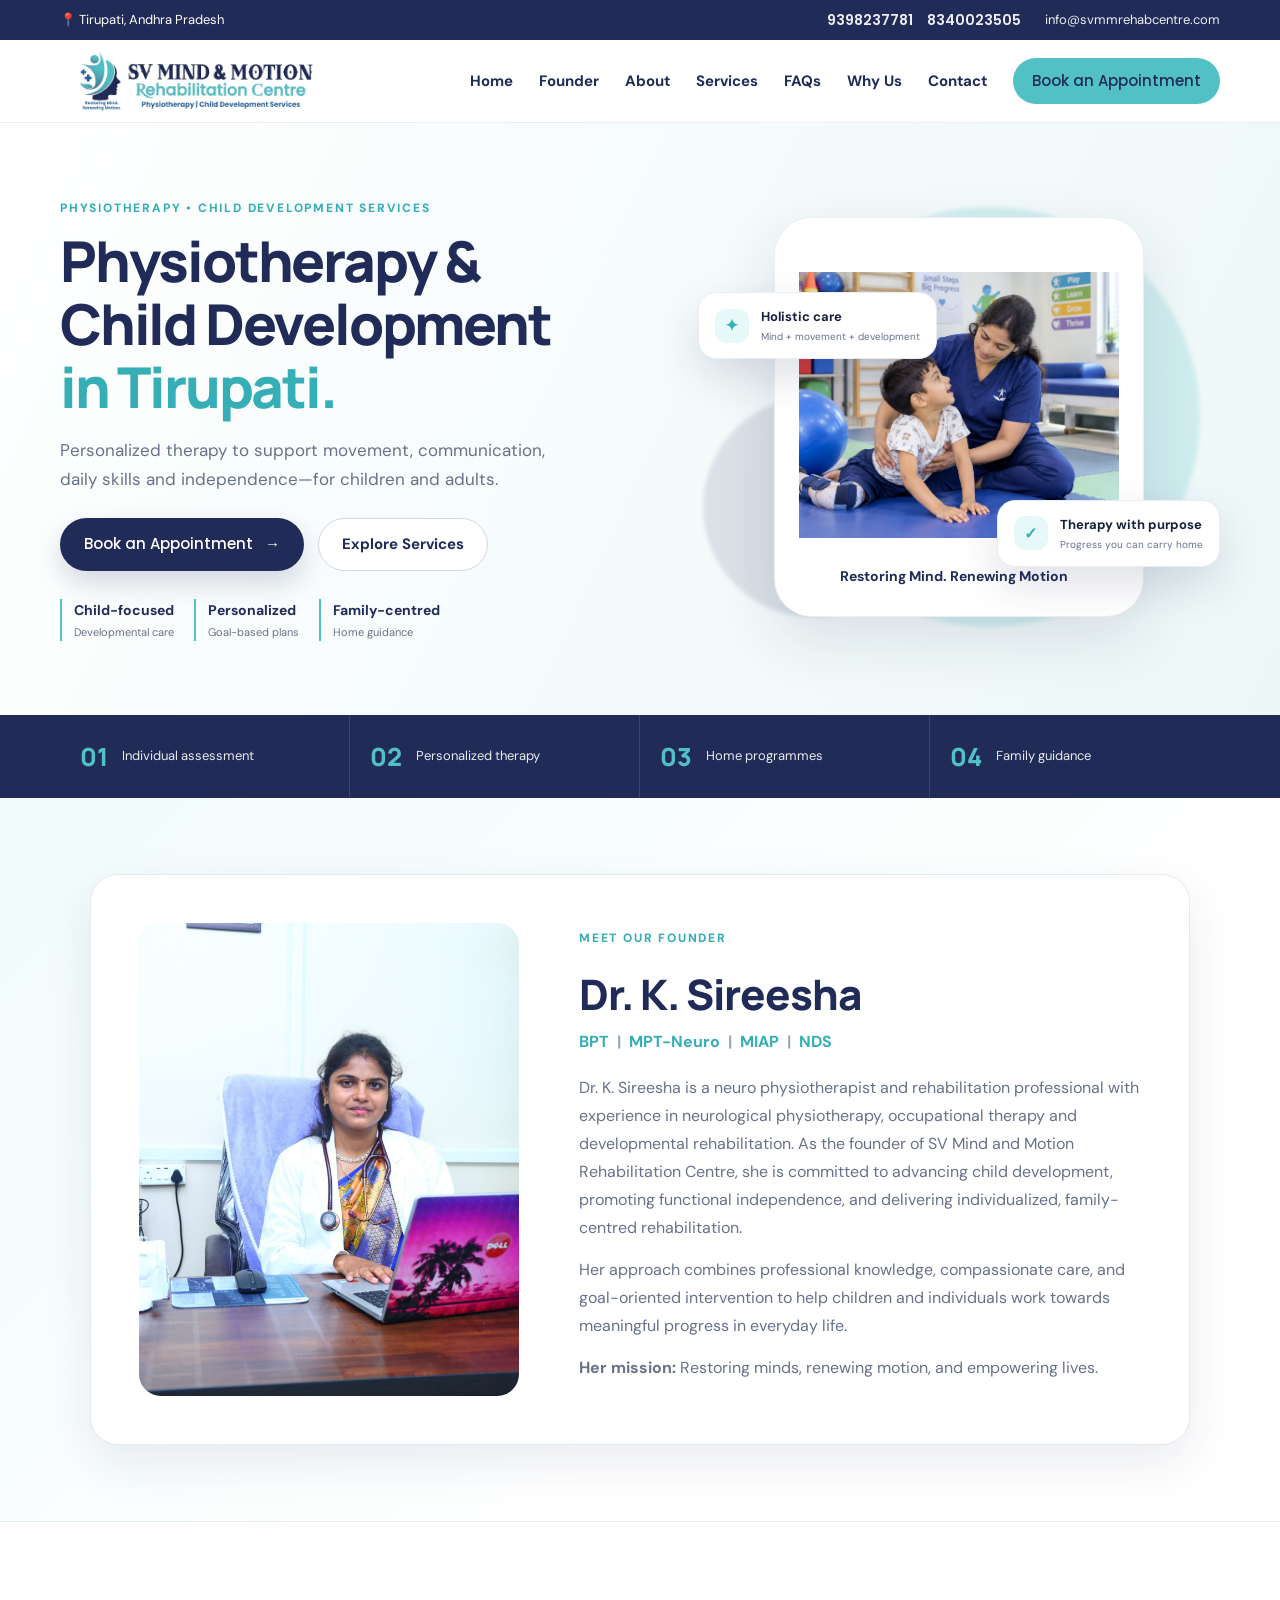
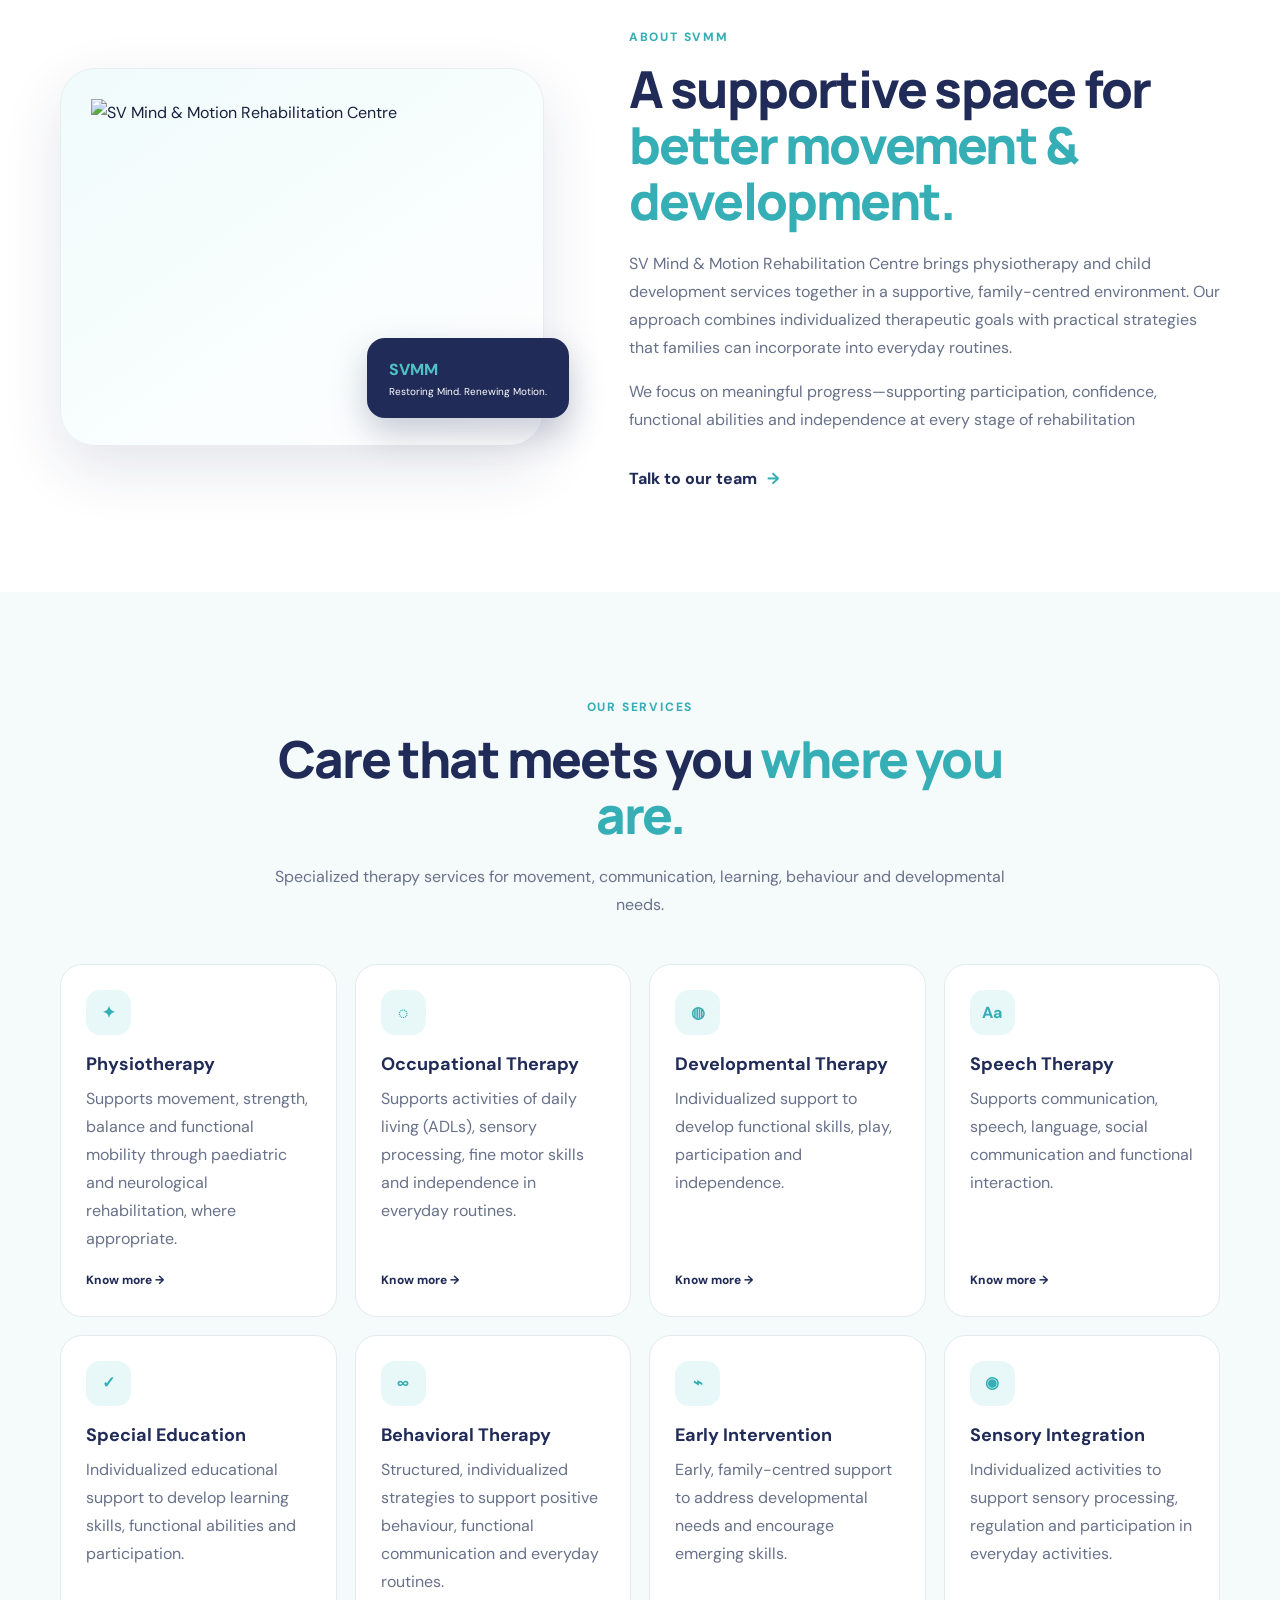
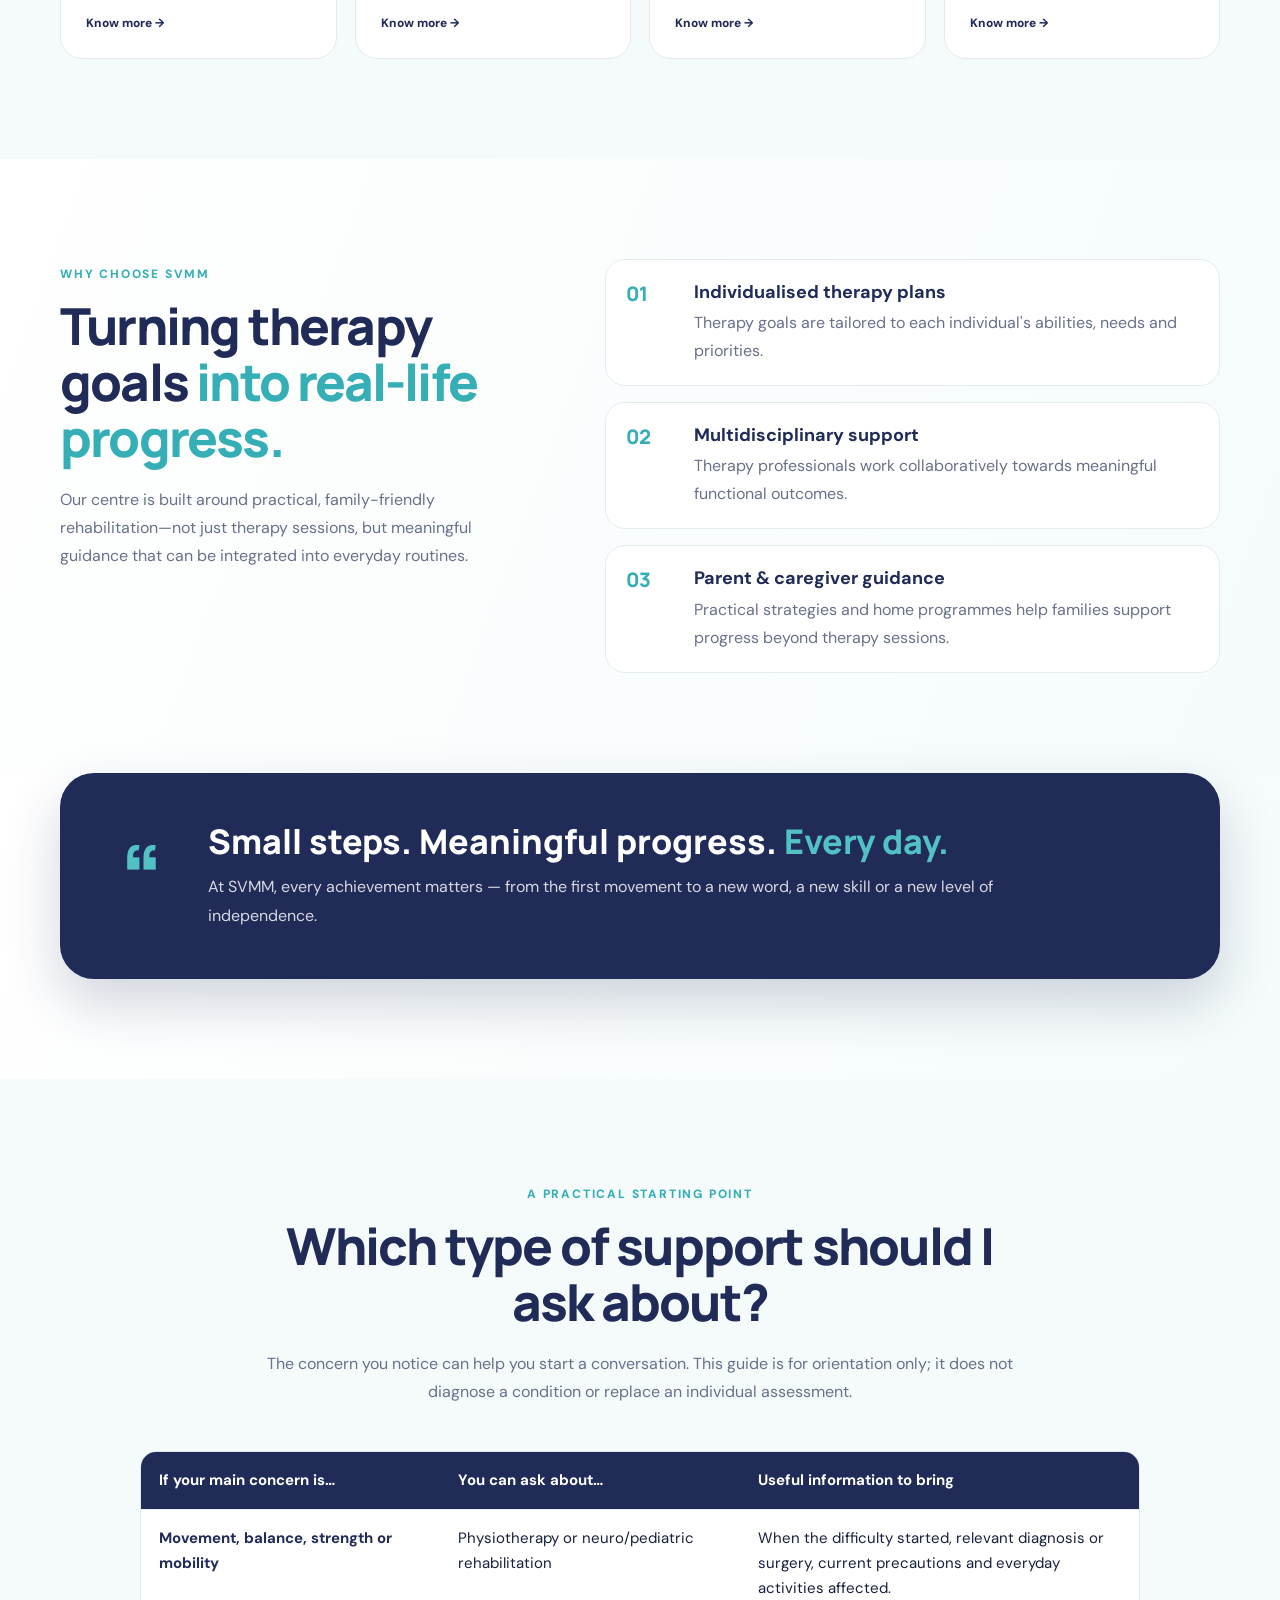
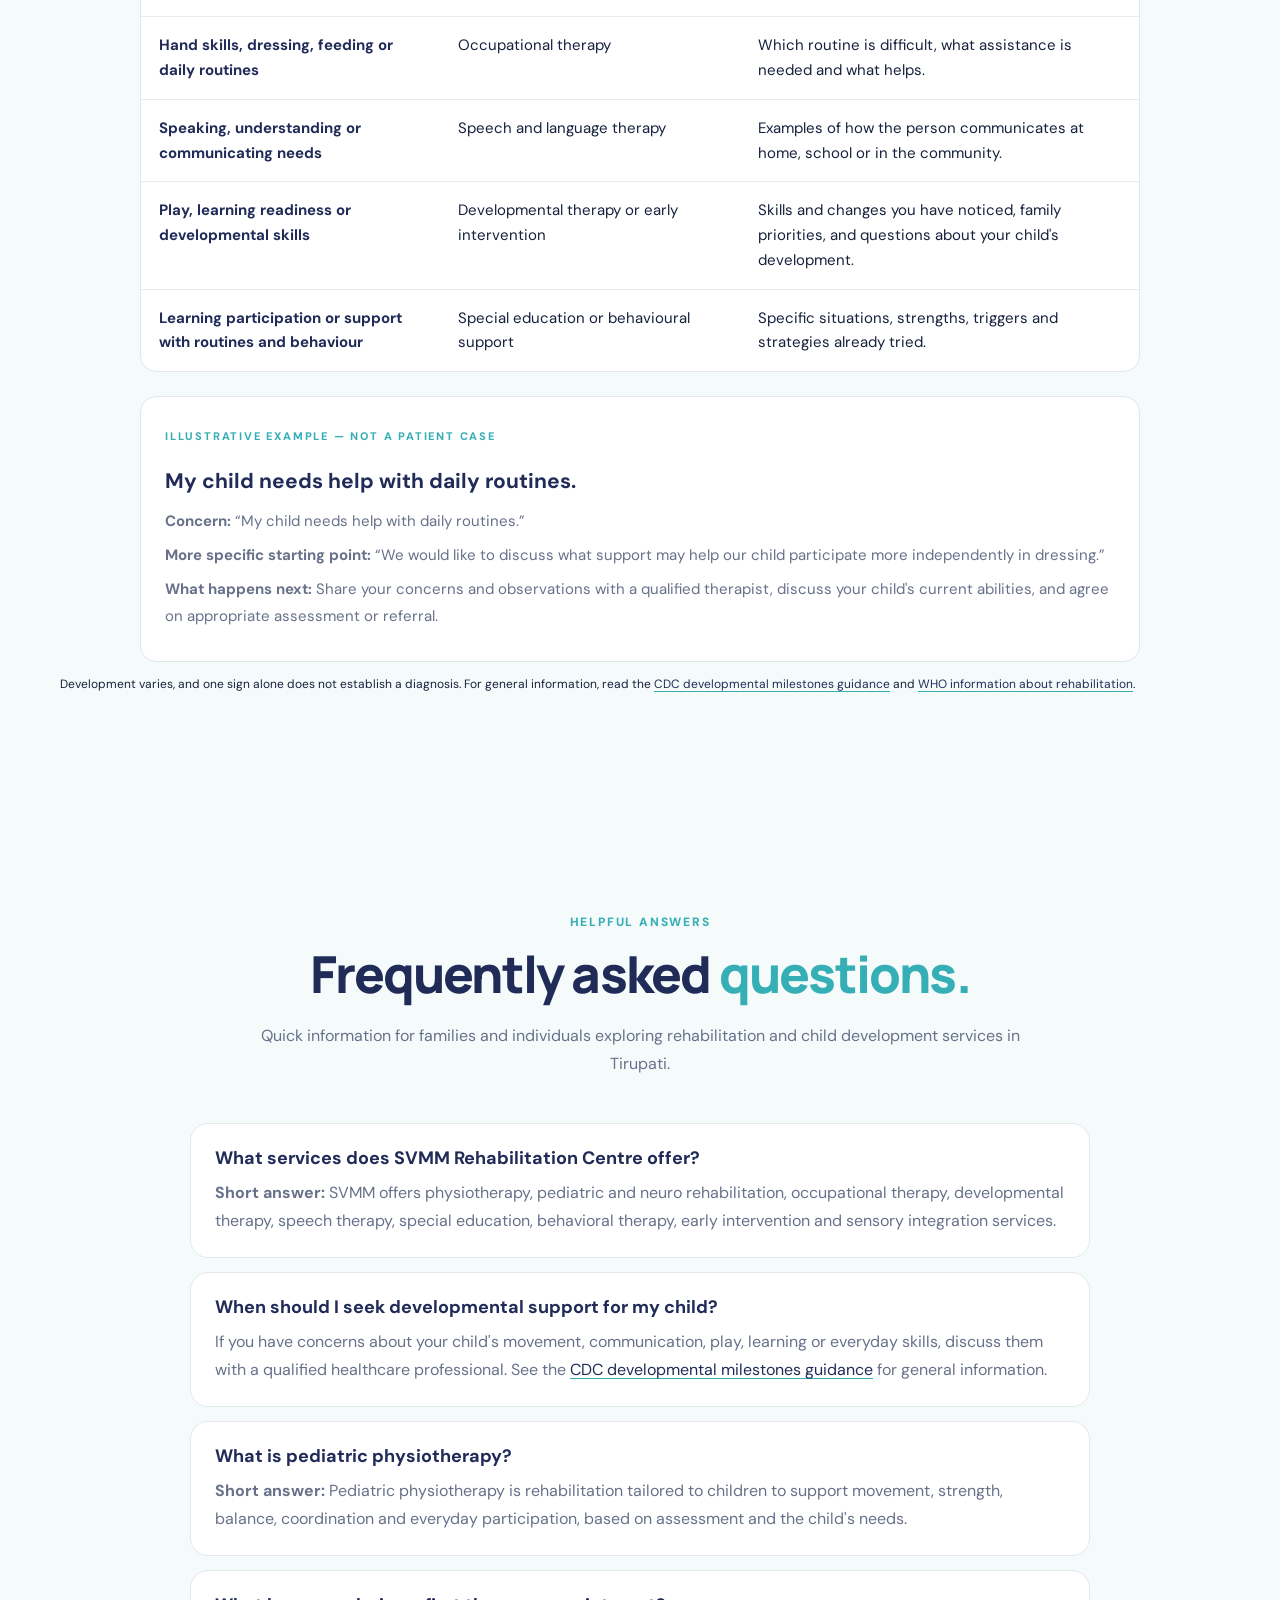
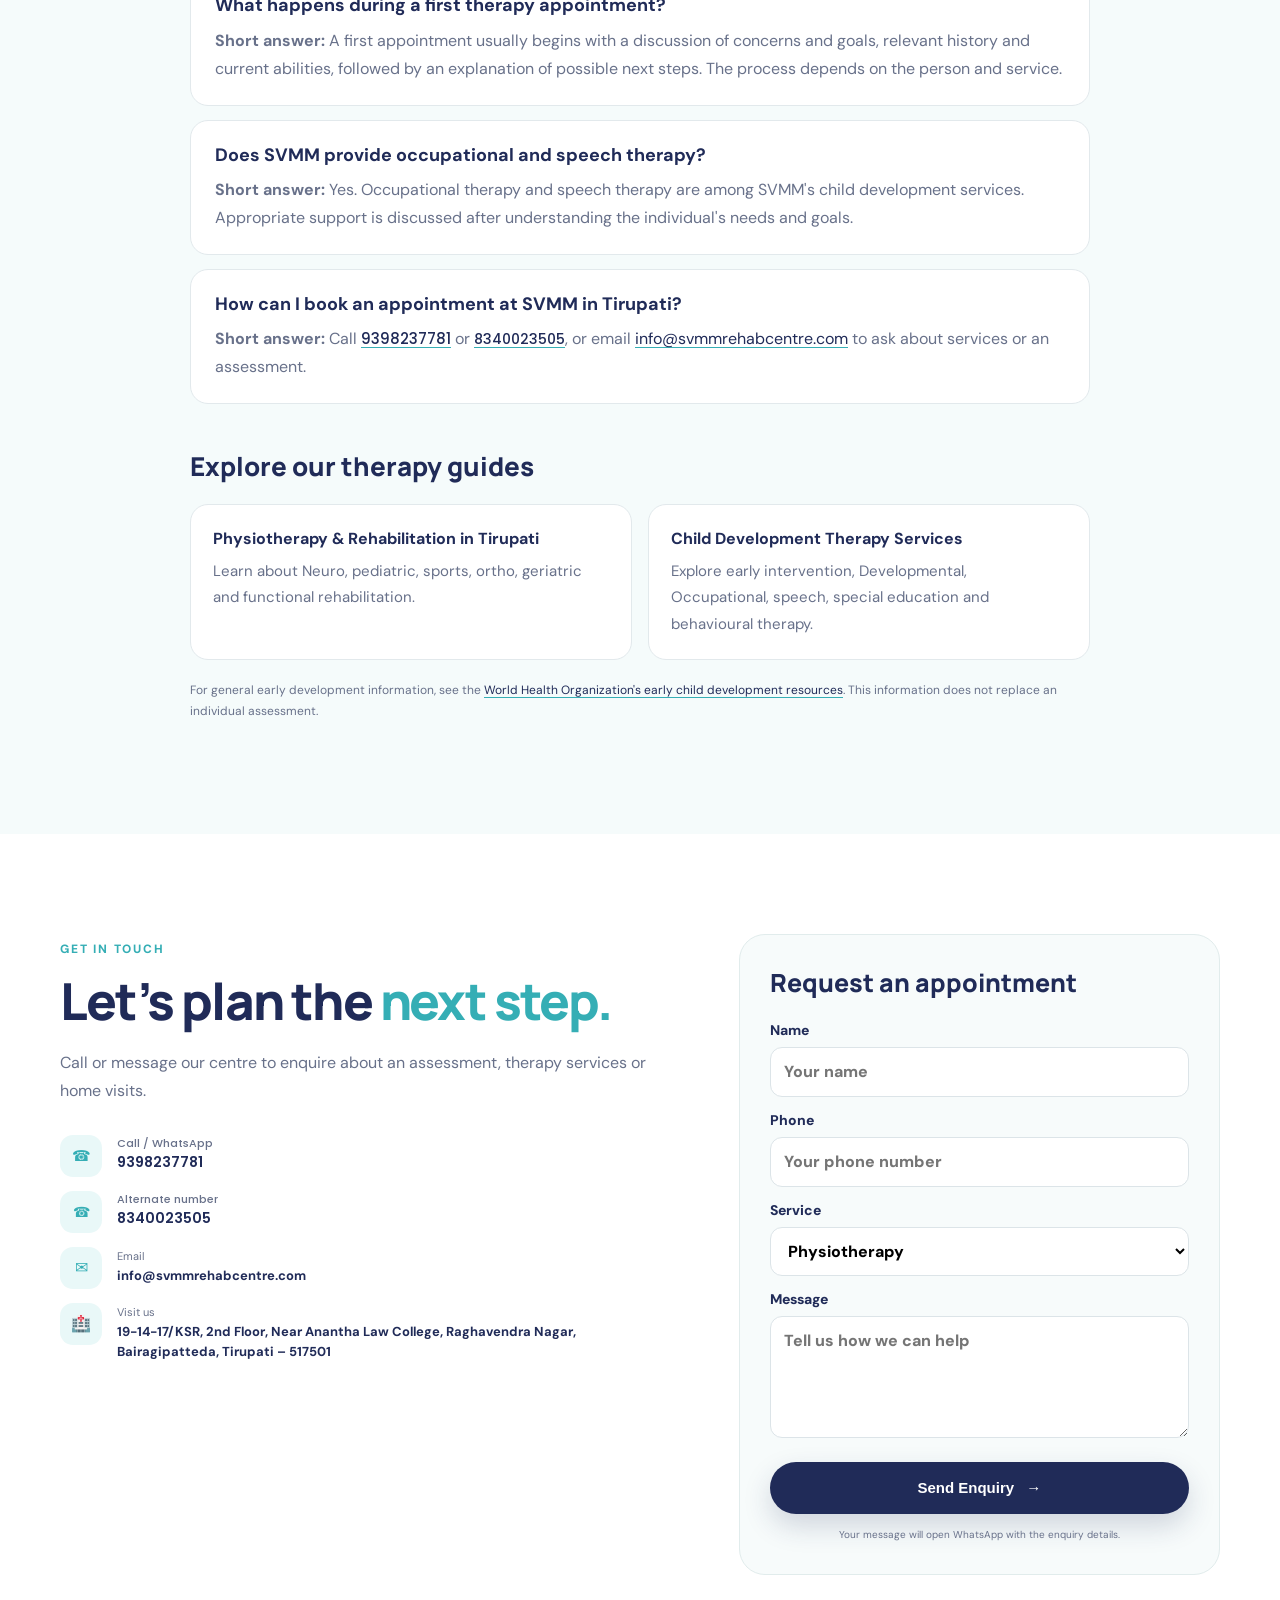
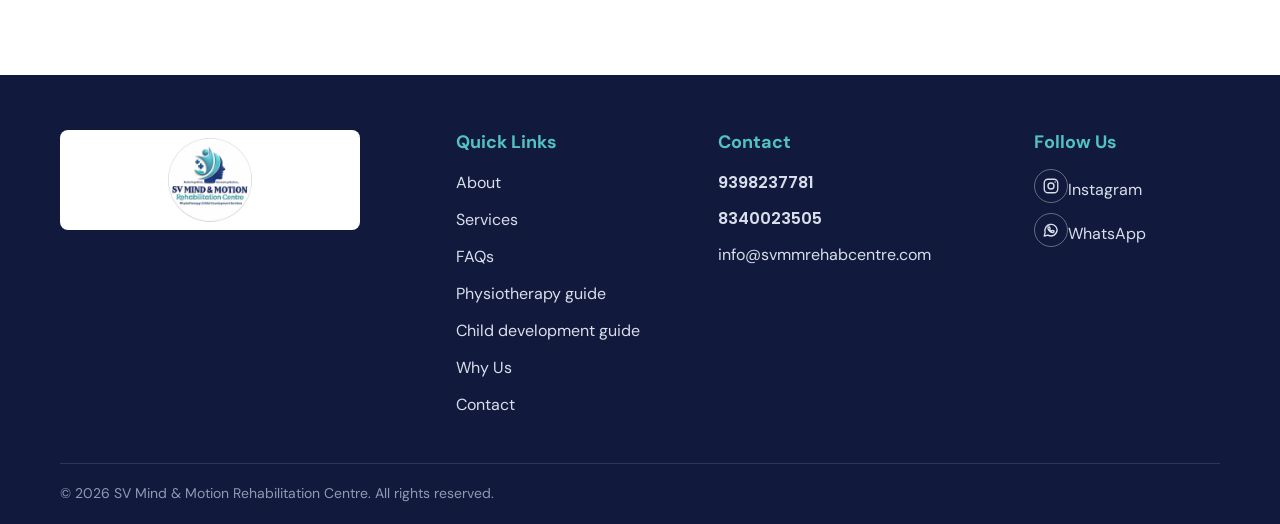
==== commit d923128f: "Update daily routines example heading" ====
--- a/index.html
+++ b/index.html
@@ -294,7 +294,7 @@
         </div>
         <div class="example-card">
           <span class="eyebrow">Illustrative example — not a patient case</span>
-          <h3>Turn a broad concern into a useful goal</h3>
+          <h3>My child needs help with daily routines.</h3>
           <p><strong>Concern:</strong> “My child needs help with daily routines.”</p>
           <p><strong>More specific starting point:</strong> “We would like to discuss what support may help our child participate more independently in dressing.”</p>
           <p><strong>What happens next:</strong> Share your concerns and observations with a qualified therapist, discuss your child's current abilities, and agree on appropriate assessment or referral.</p>
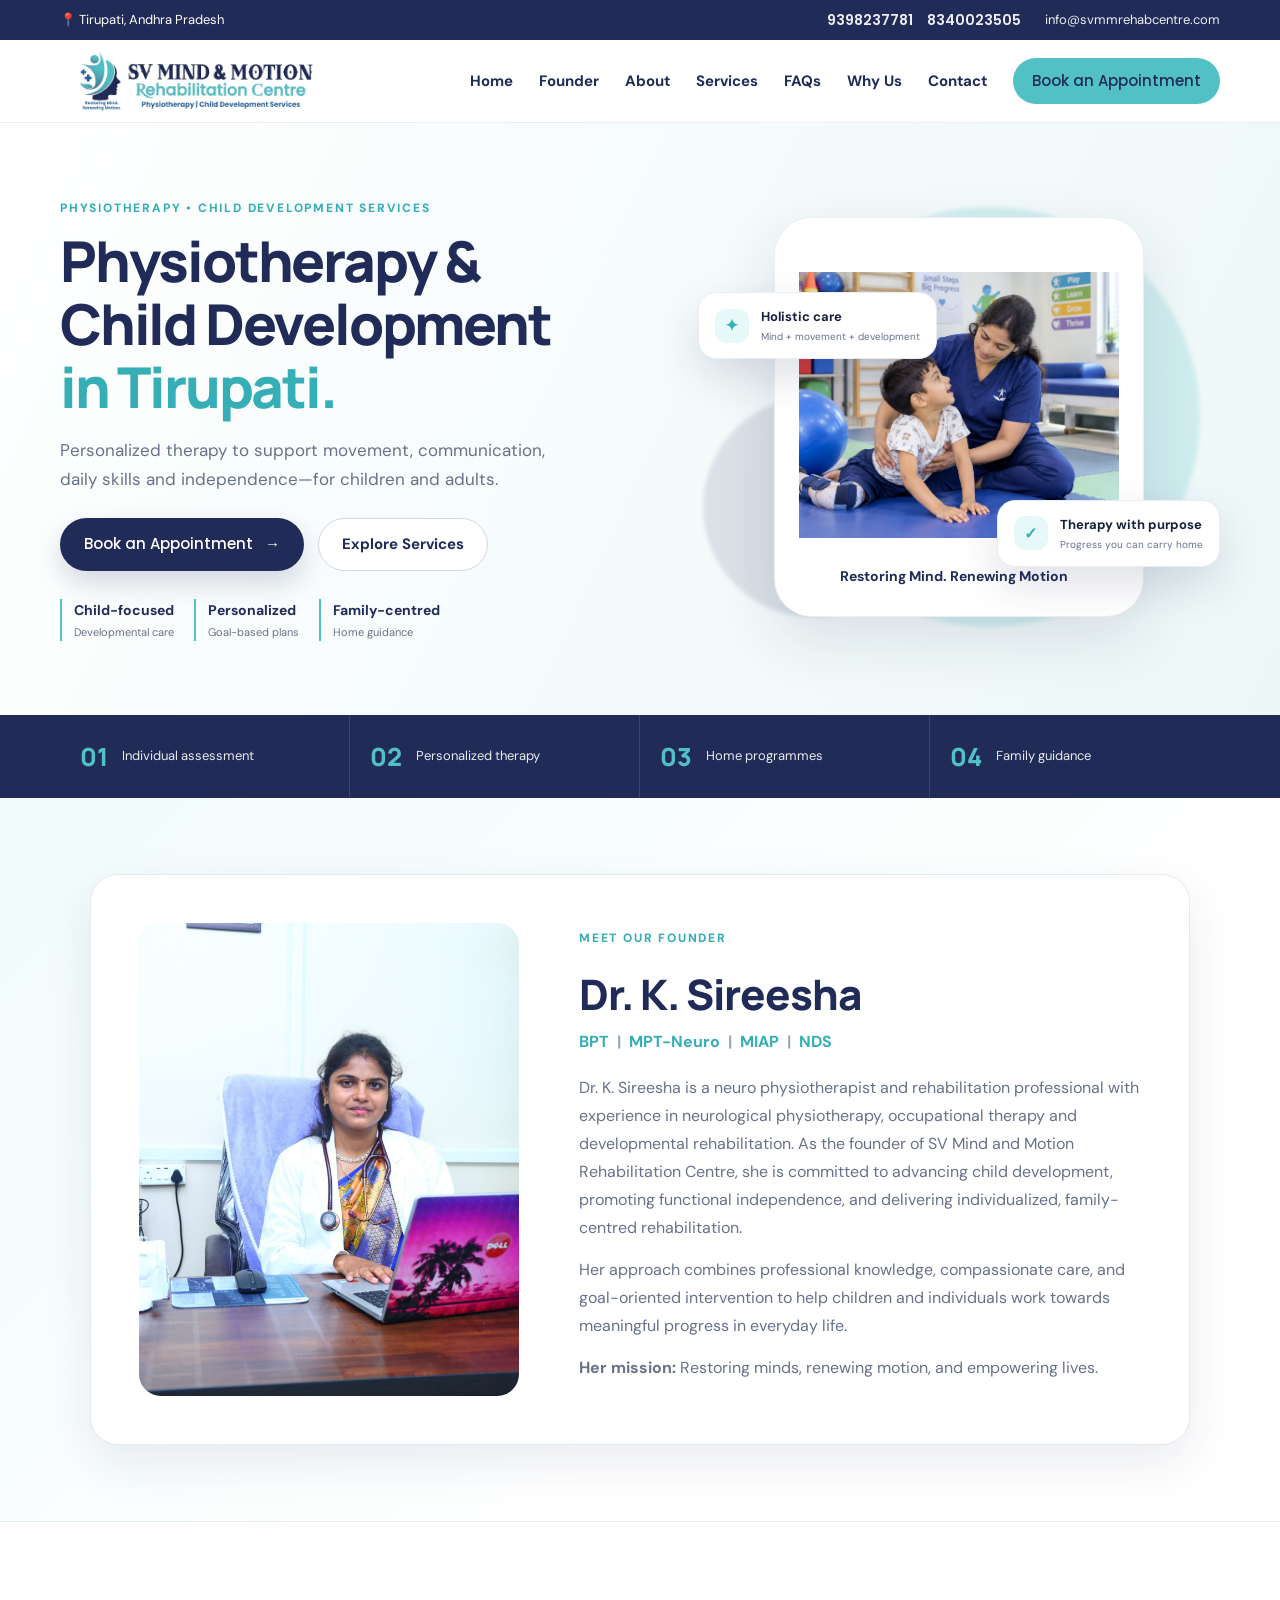
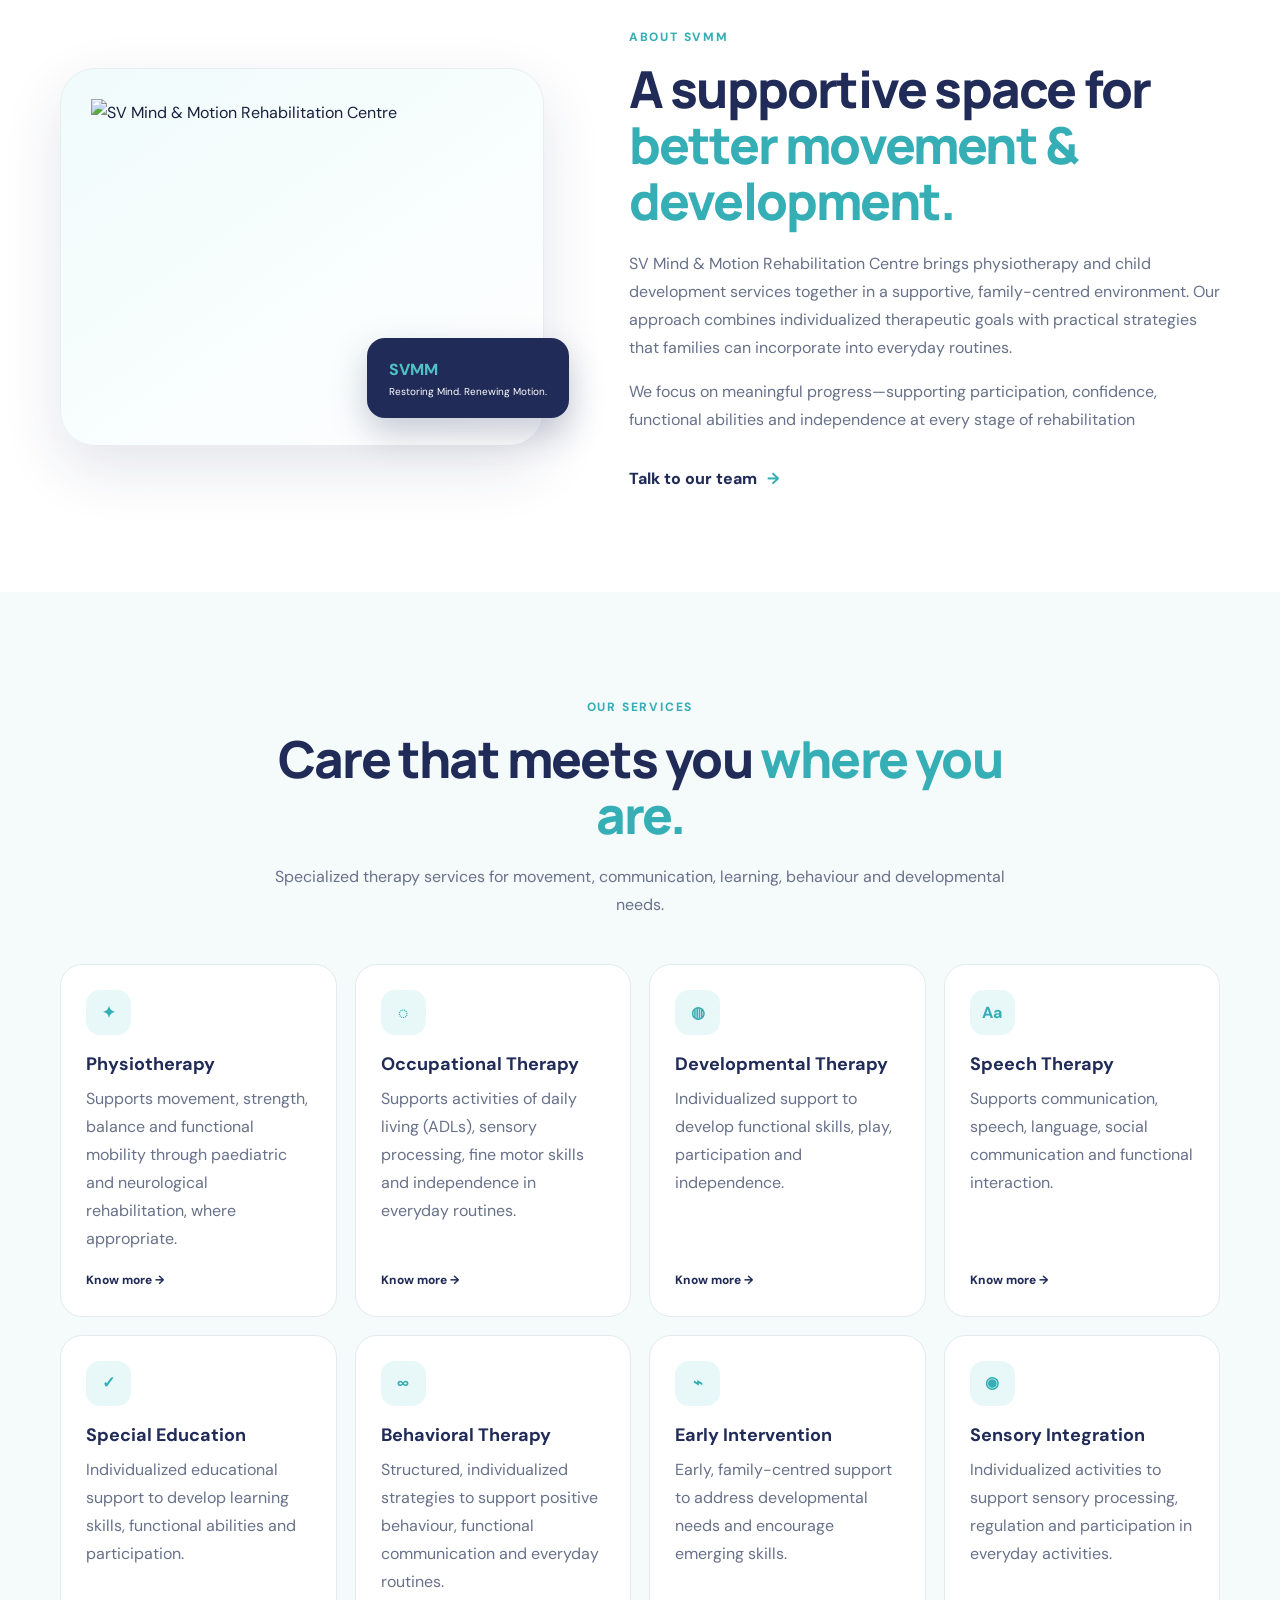
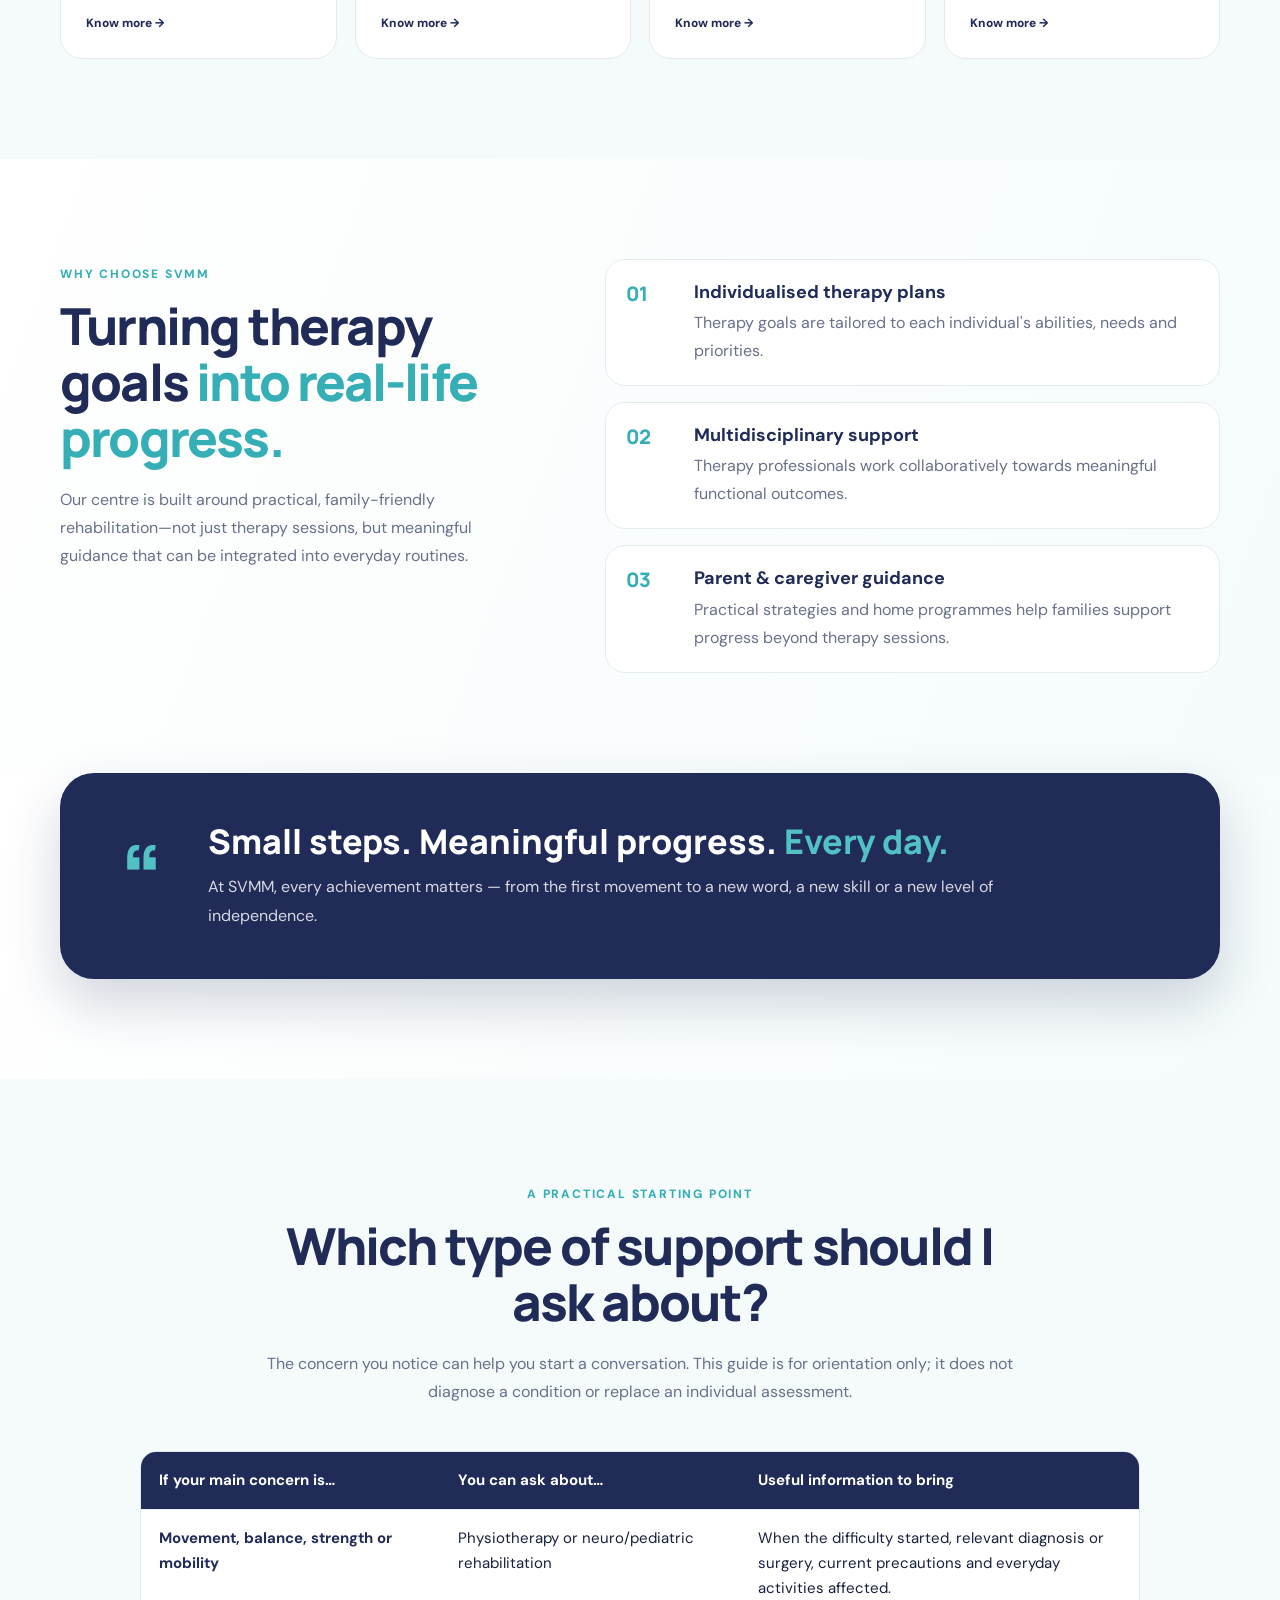
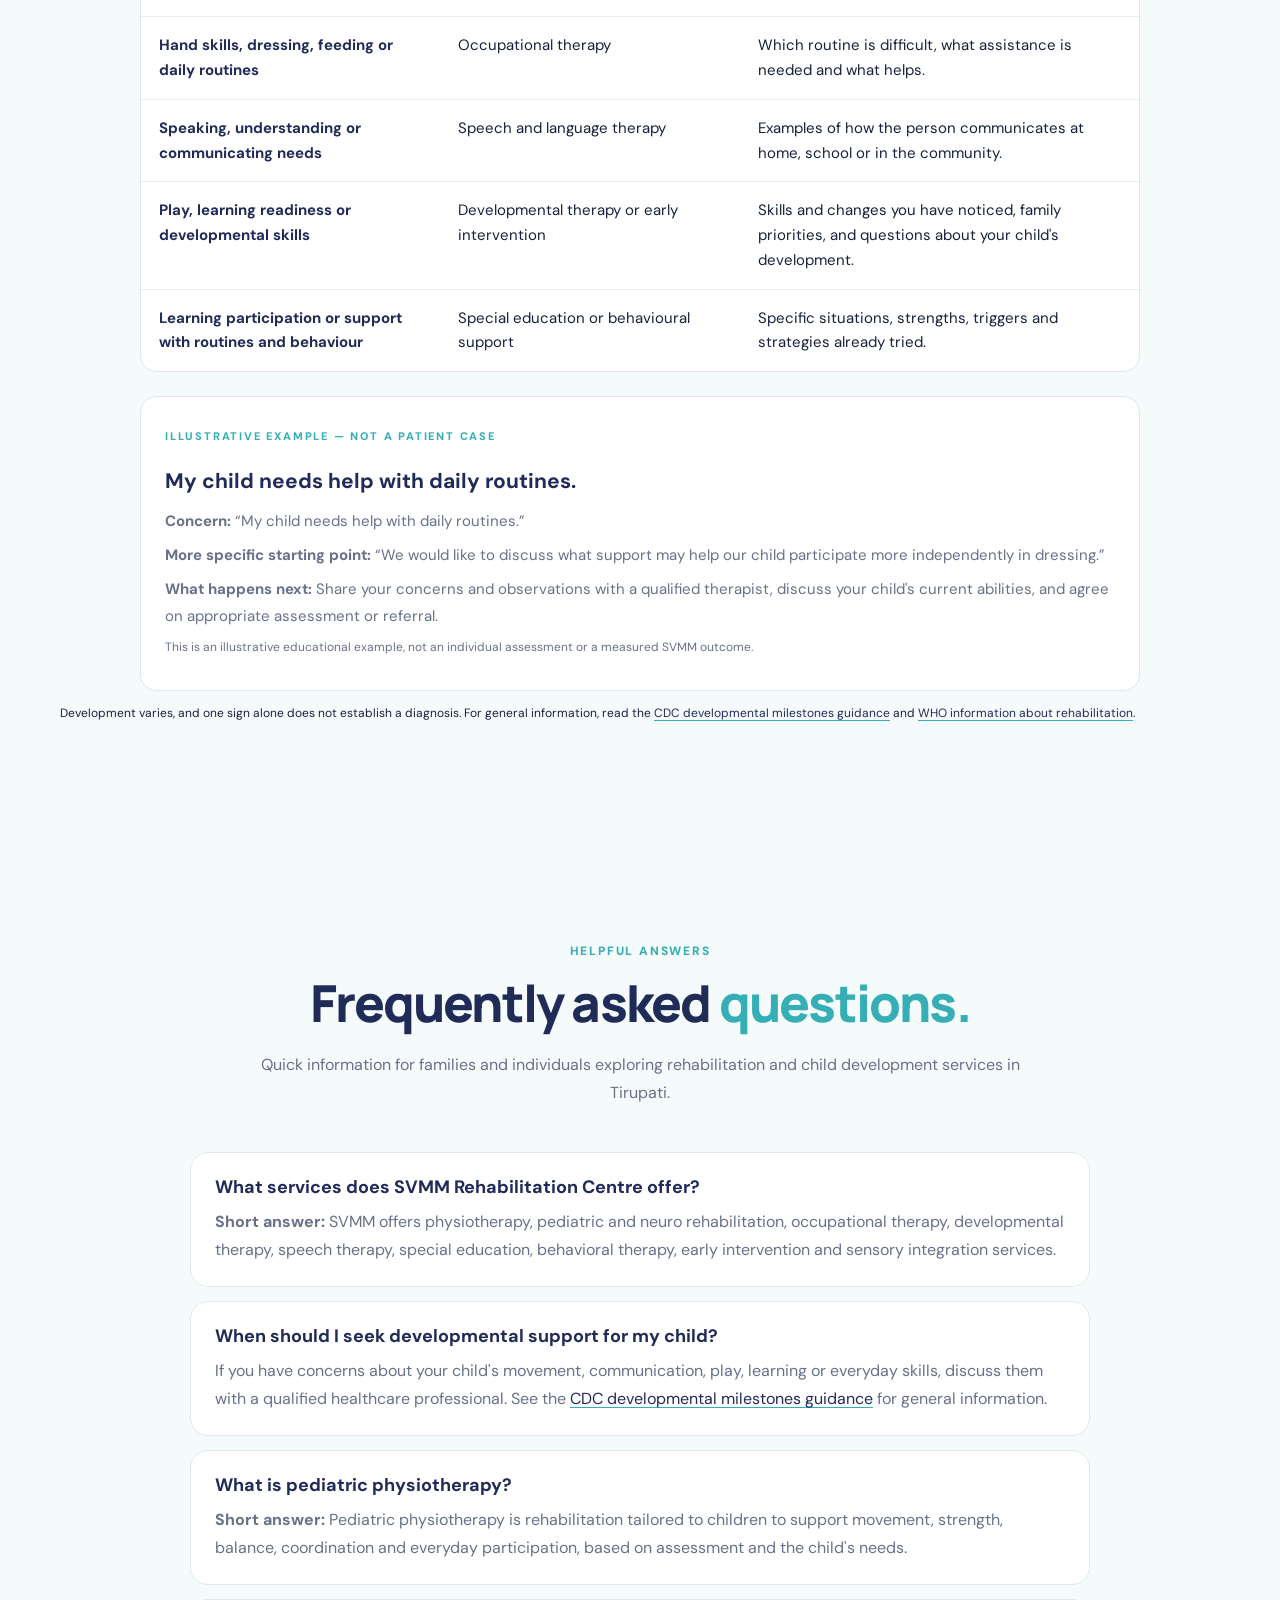
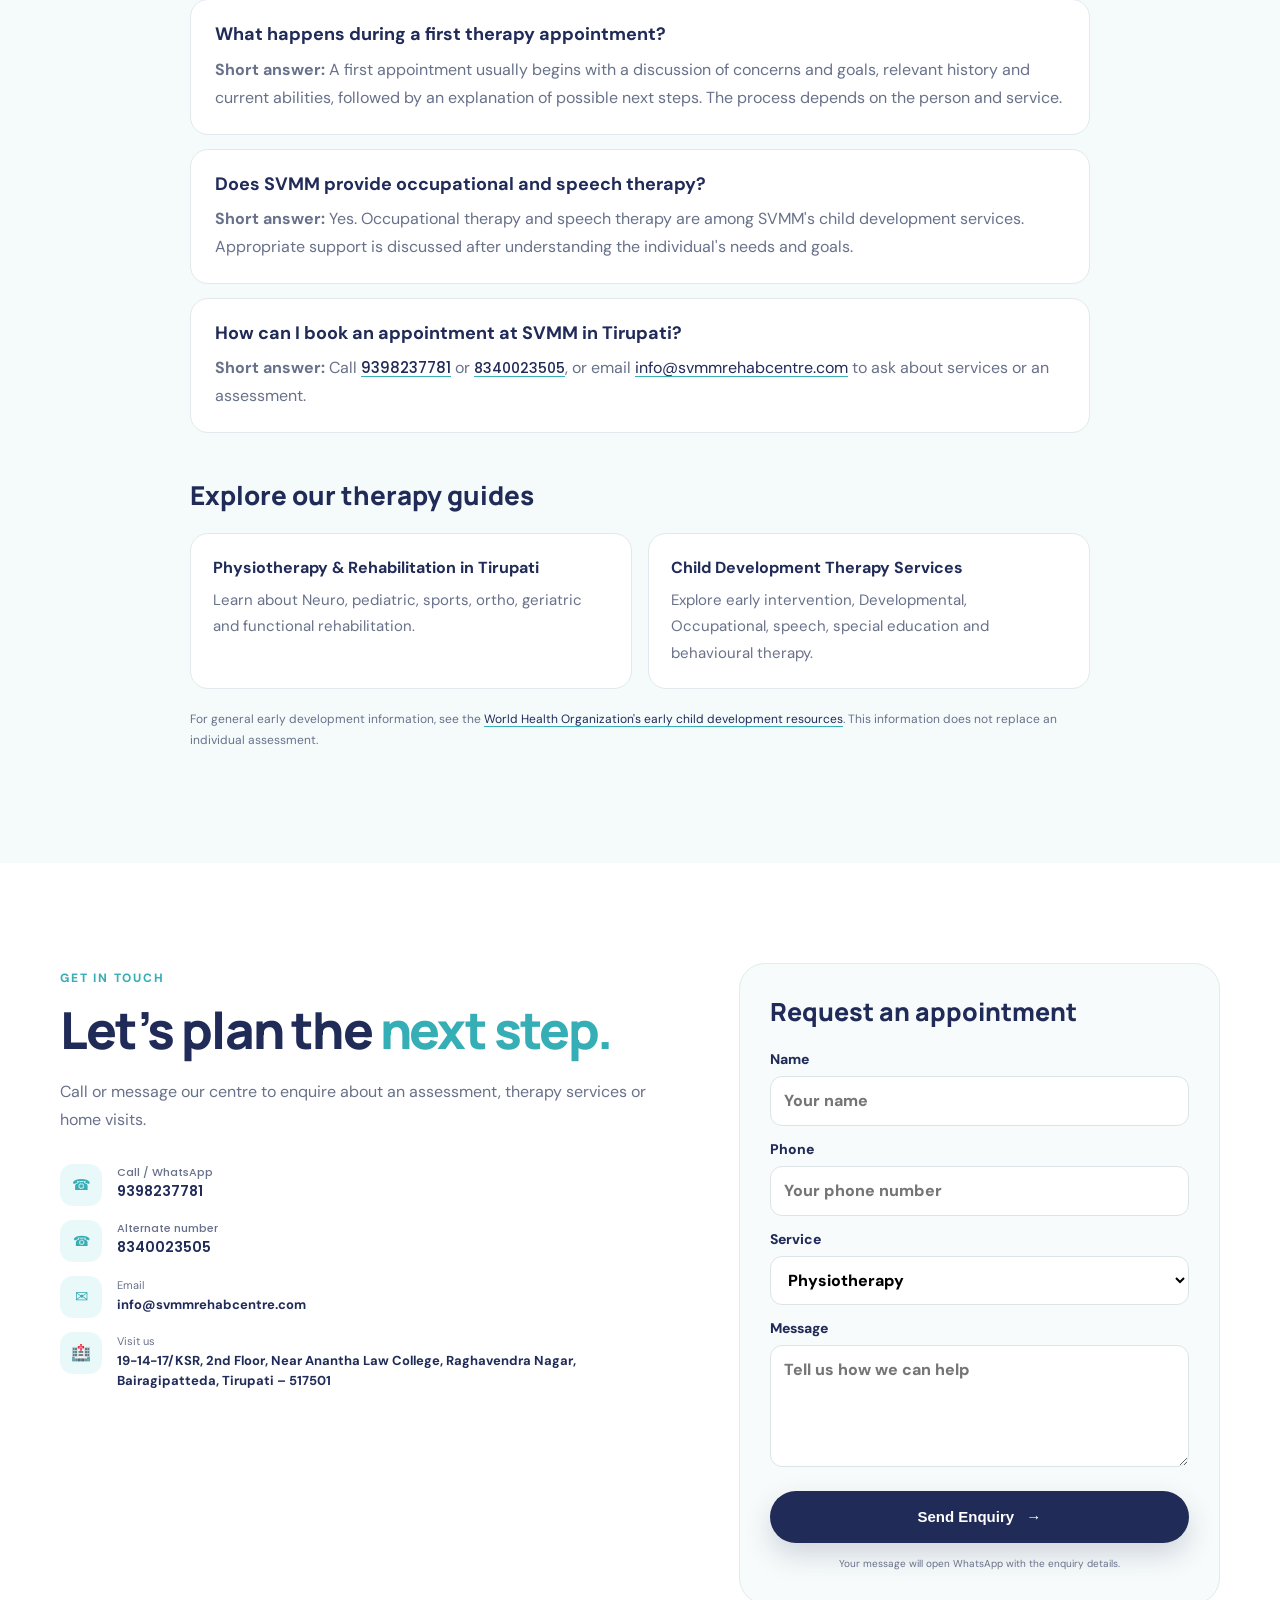
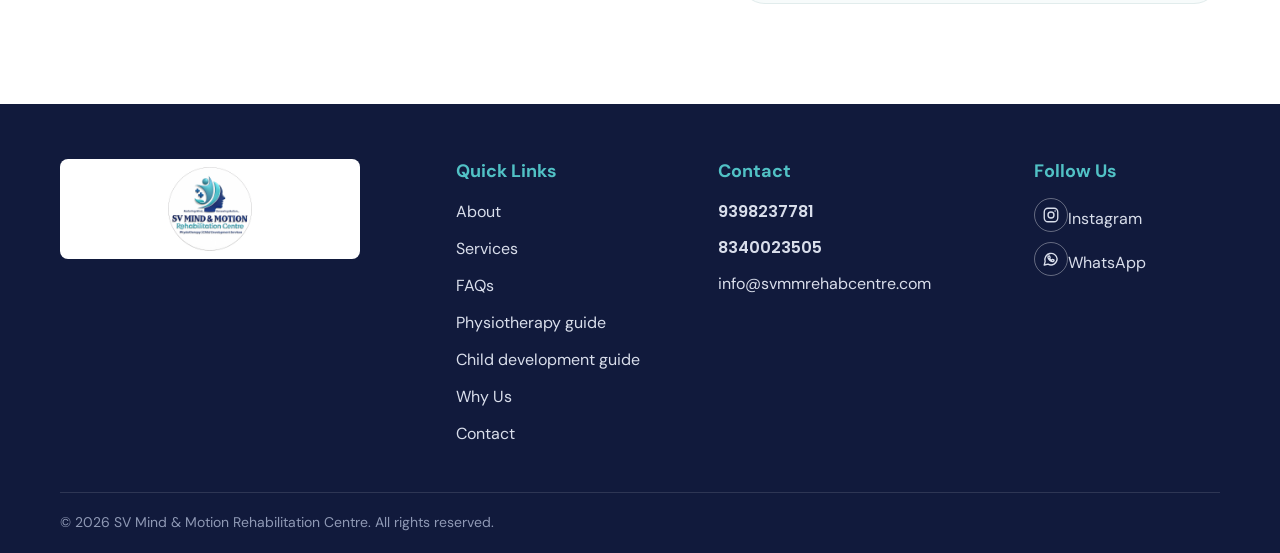
==== commit 4da6be57: "Add educational example disclaimer" ====
--- a/index.html
+++ b/index.html
@@ -298,6 +298,7 @@
           <p><strong>Concern:</strong> “My child needs help with daily routines.”</p>
           <p><strong>More specific starting point:</strong> “We would like to discuss what support may help our child participate more independently in dressing.”</p>
           <p><strong>What happens next:</strong> Share your concerns and observations with a qualified therapist, discuss your child's current abilities, and agree on appropriate assessment or referral.</p>
+          <p class="source-note">This is an illustrative educational example, not an individual assessment or a measured SVMM outcome.</p>
         </div>
         <p class="source-note">Development varies, and one sign alone does not establish a diagnosis. For general information, read the <a href="https://www.cdc.gov/act-early/milestones/" target="_blank" rel="noopener noreferrer">CDC developmental milestones guidance</a> and <a href="https://www.who.int/health-topics/rehabilitation" target="_blank" rel="noopener noreferrer">WHO information about rehabilitation</a>.</p>
       </div>
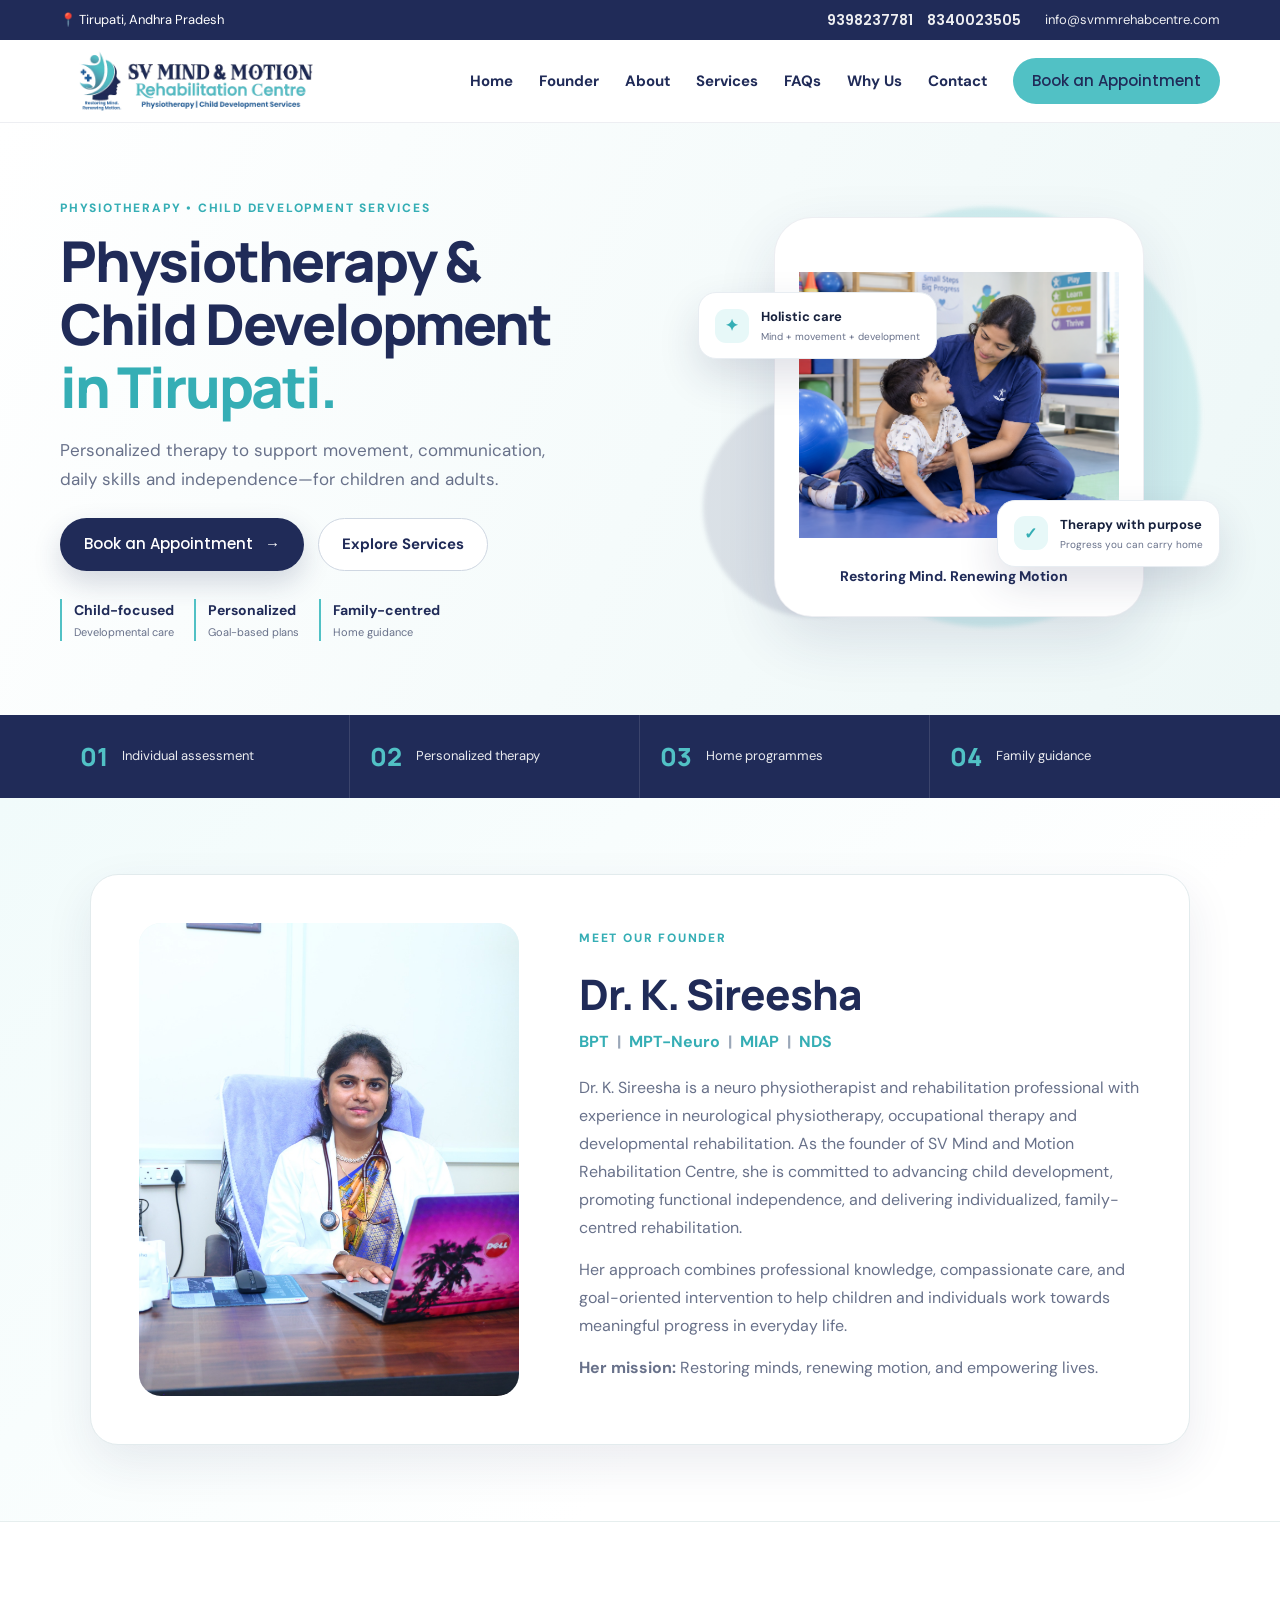
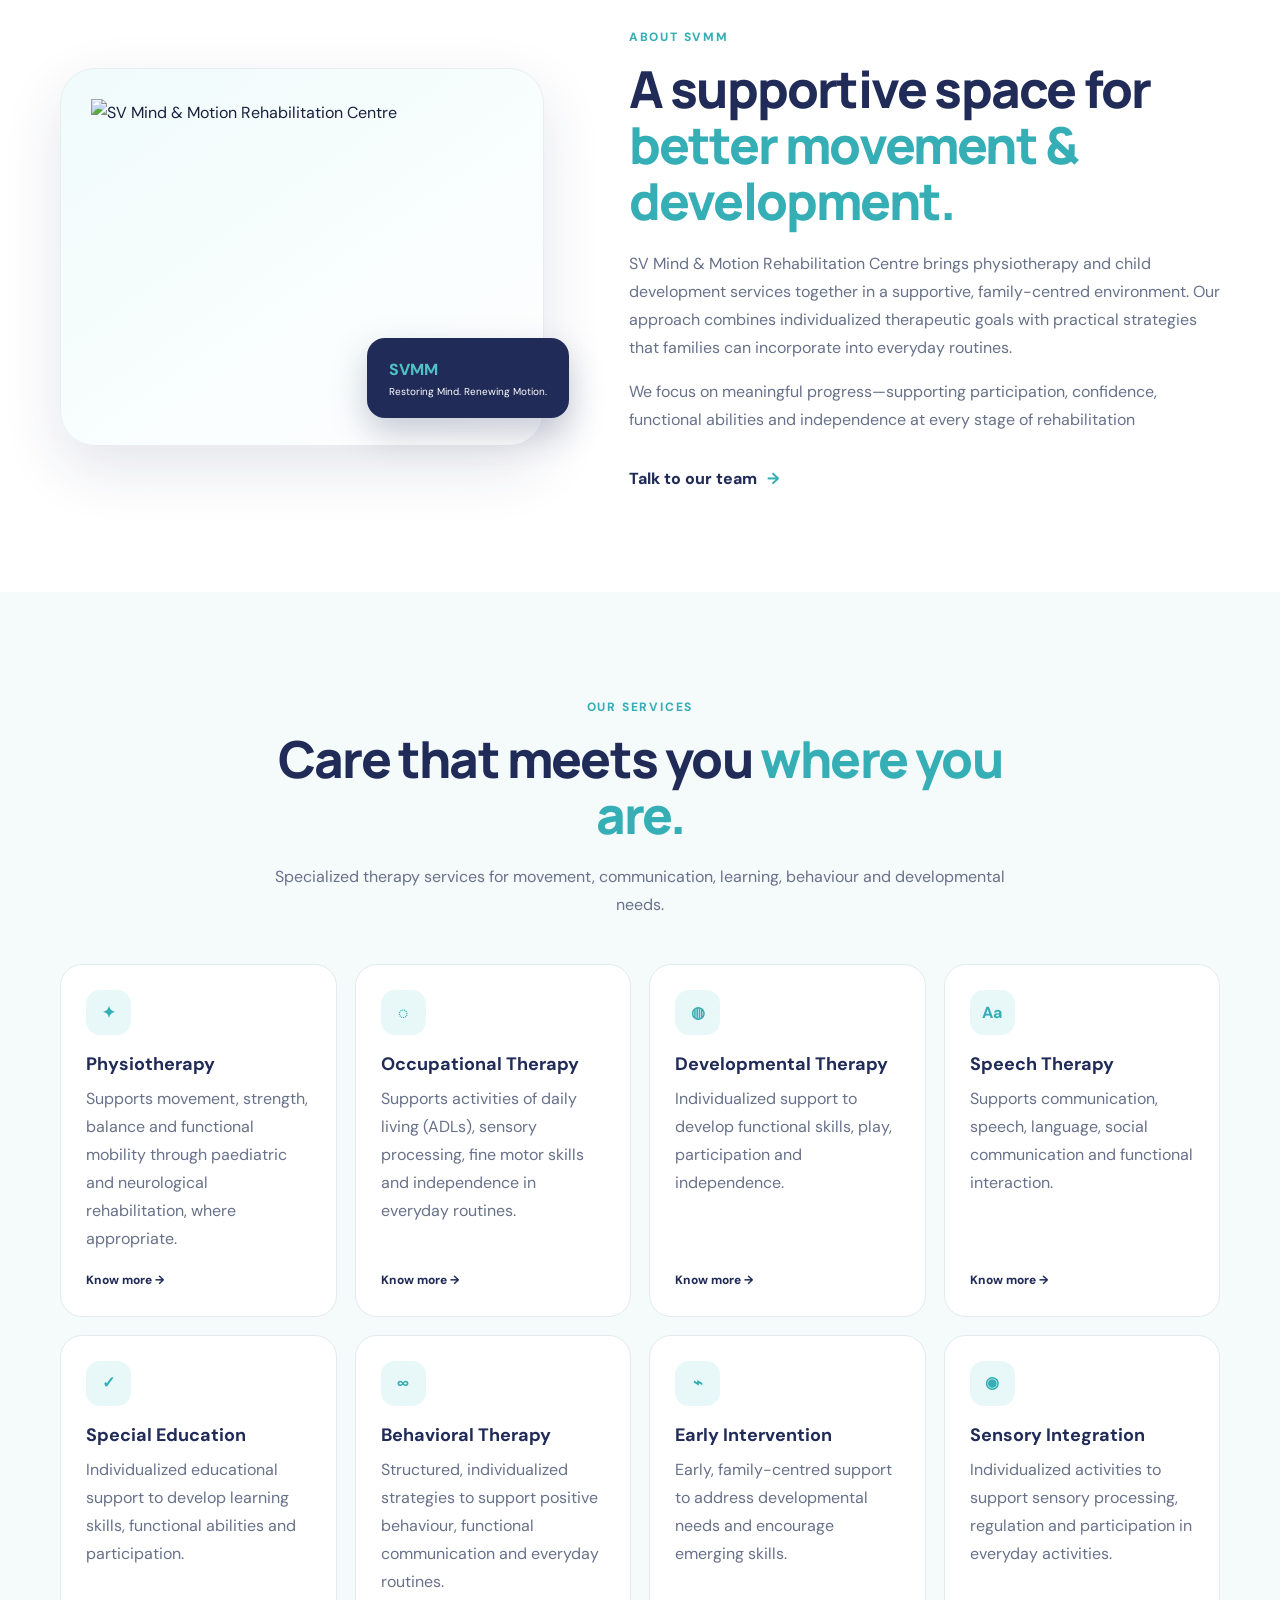
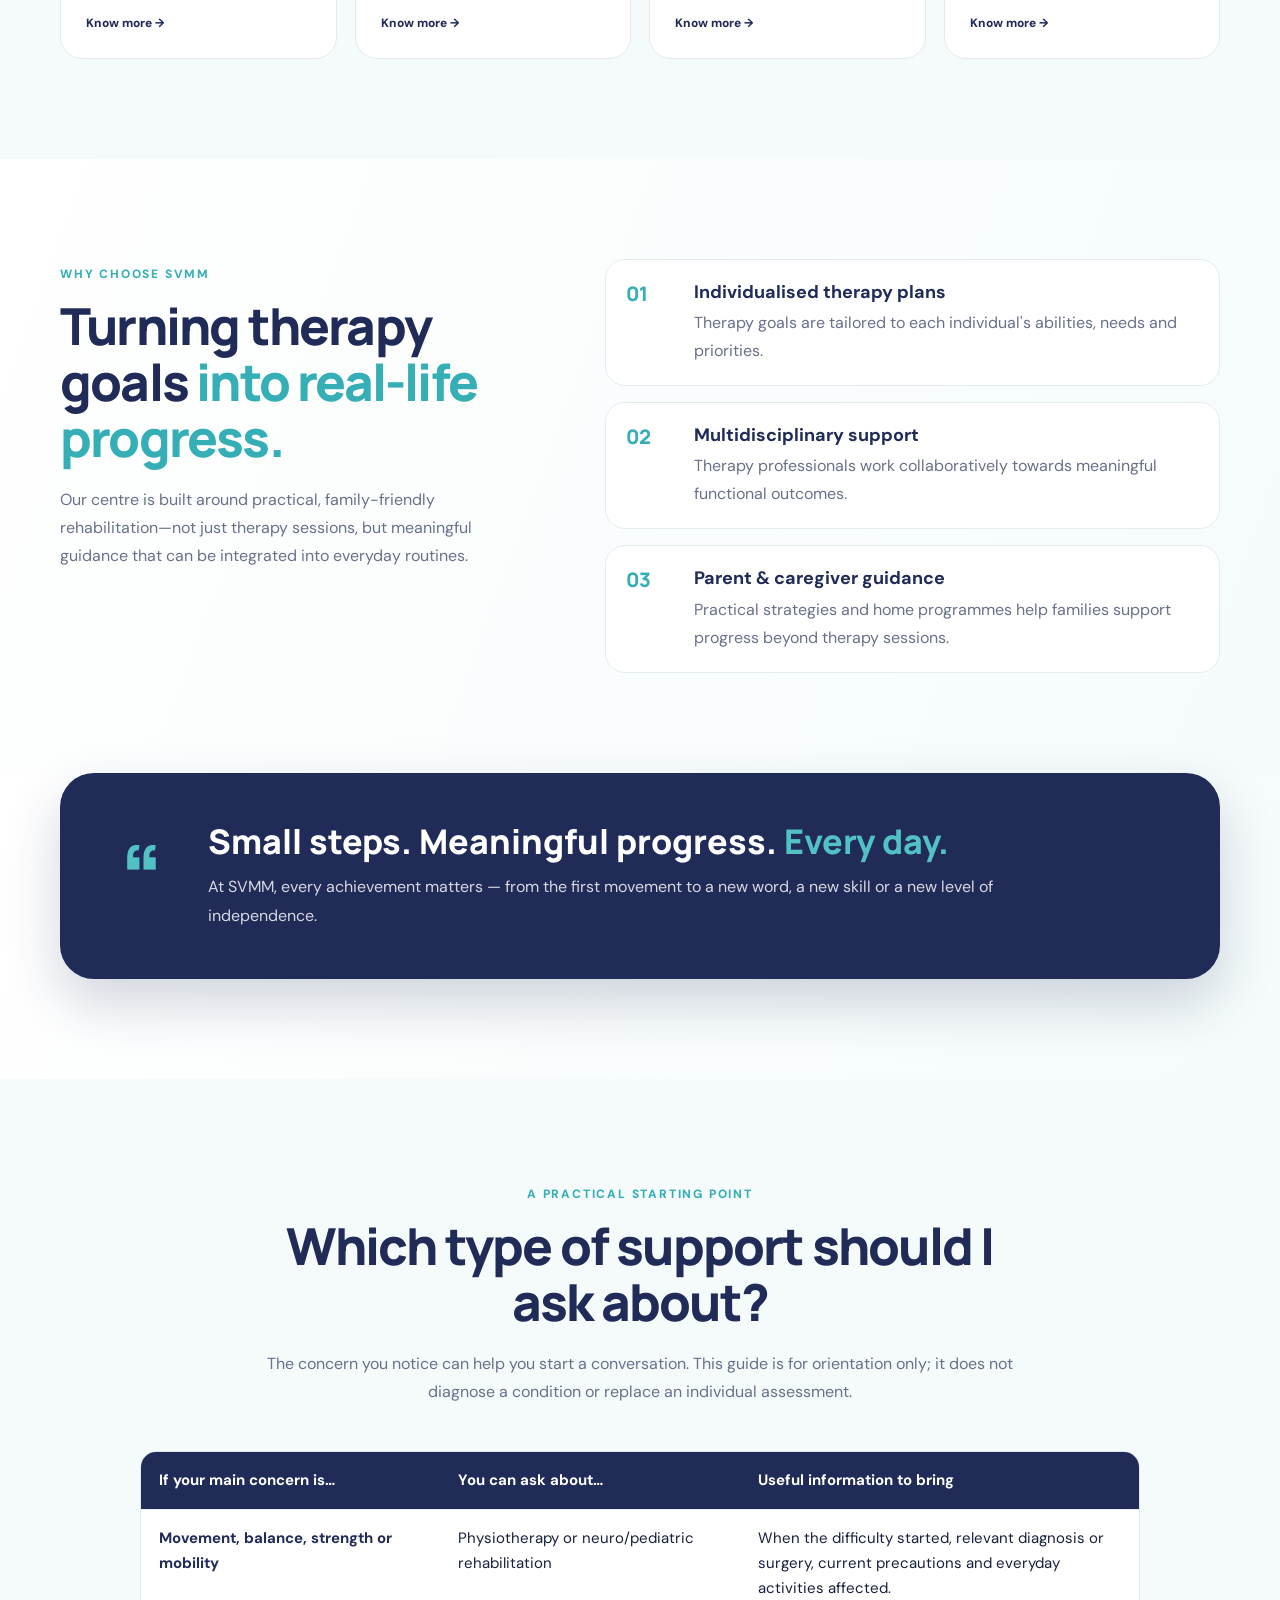
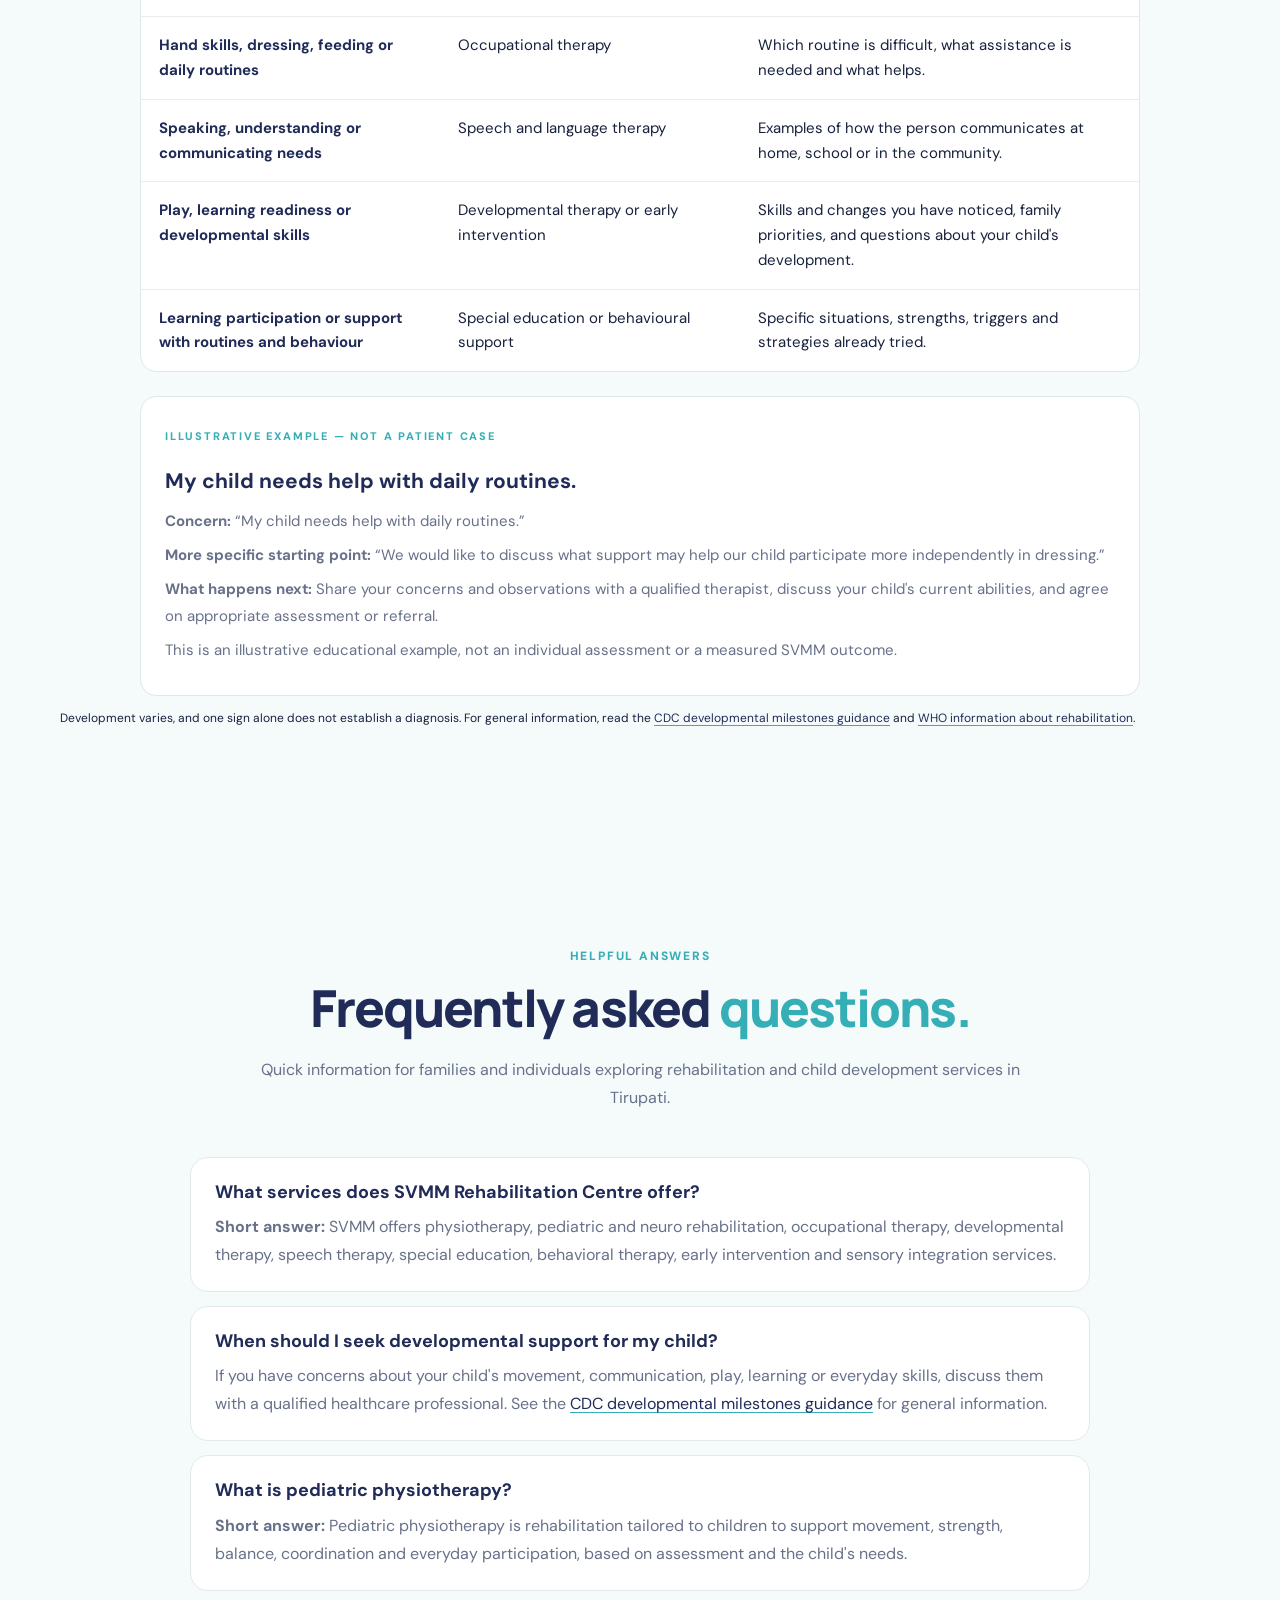
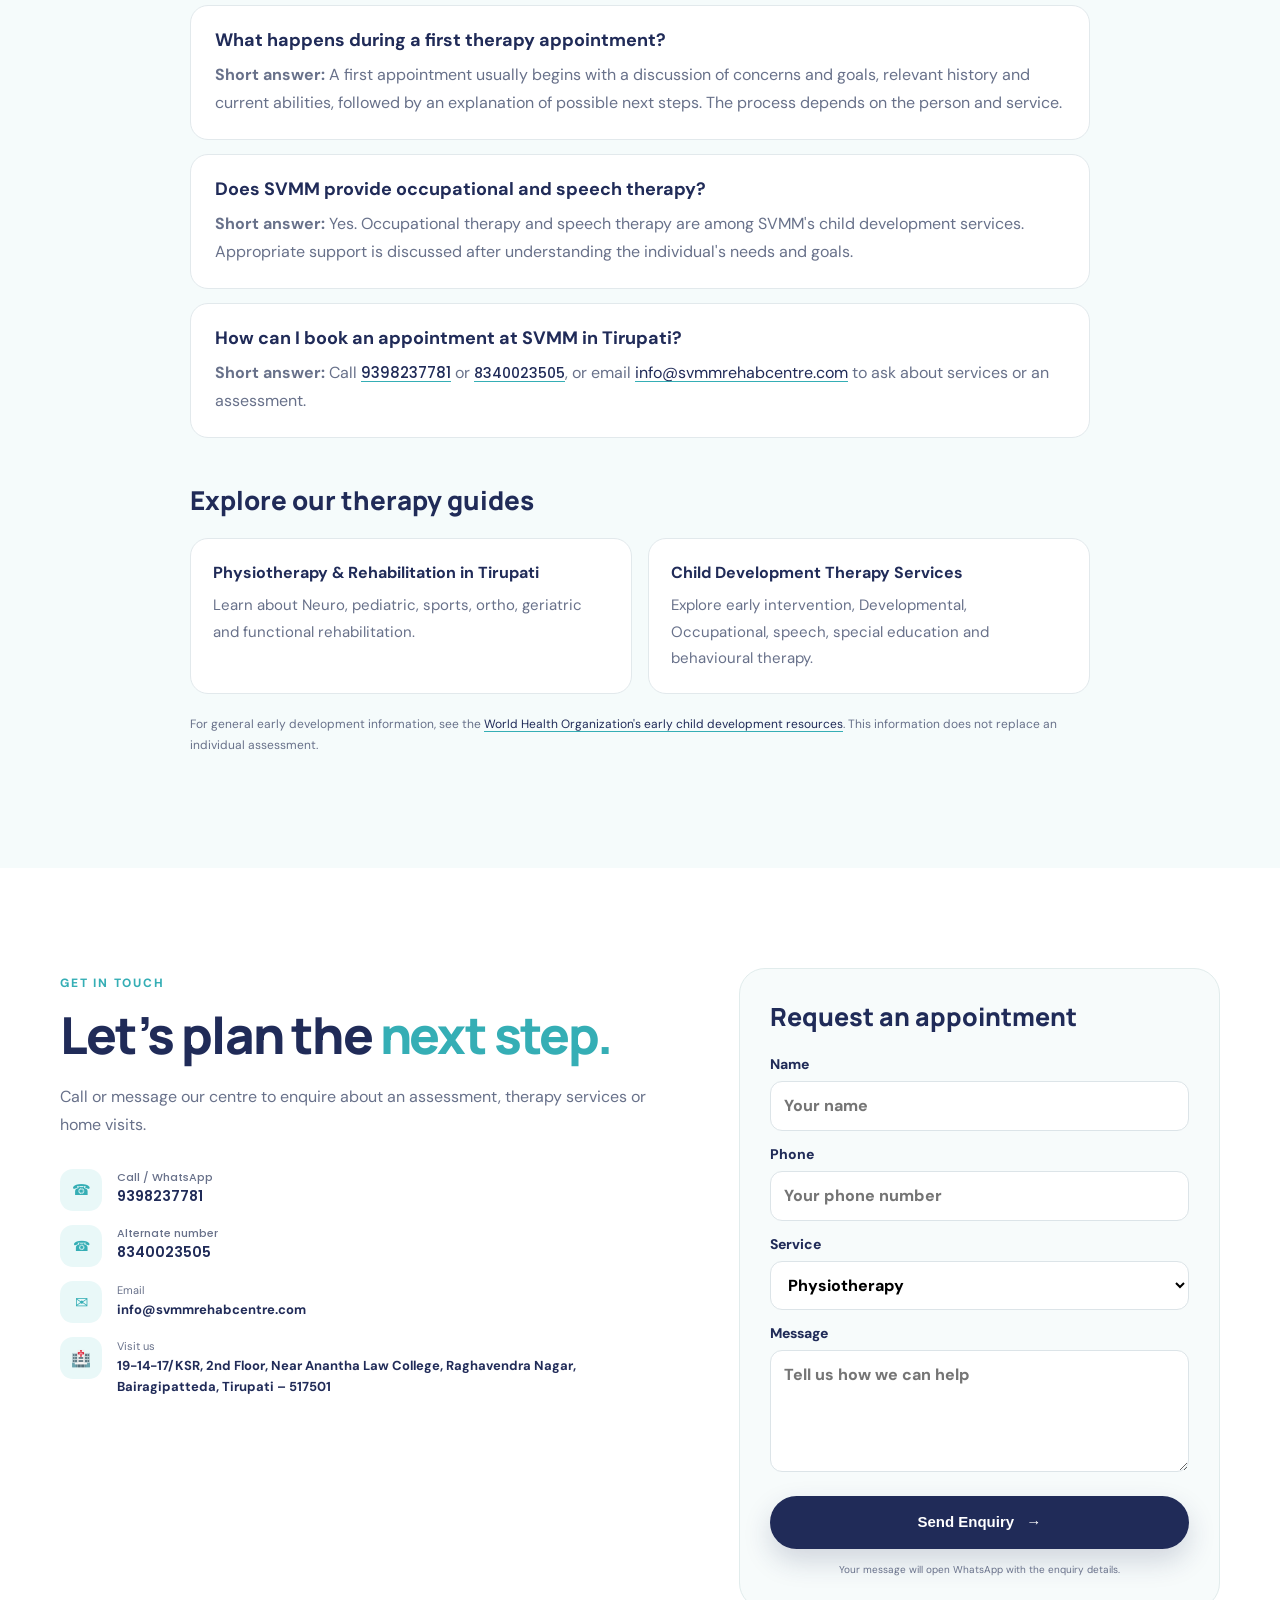
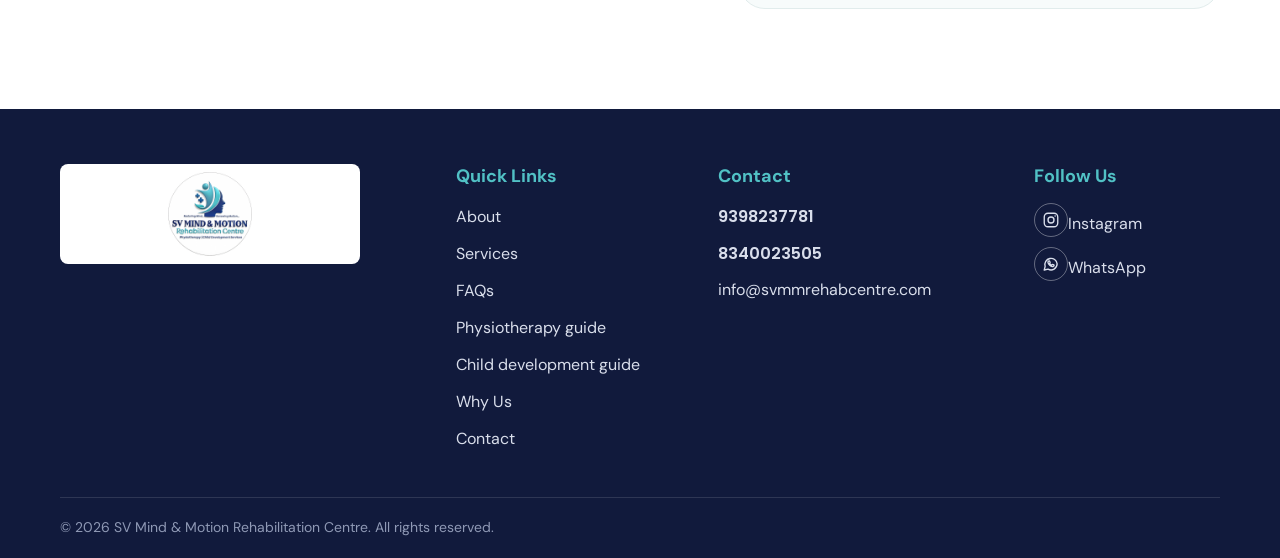
==== commit f021ed07: "Use normal font for educational disclaimer" ====
--- a/index.html
+++ b/index.html
@@ -298,7 +298,7 @@
           <p><strong>Concern:</strong> “My child needs help with daily routines.”</p>
           <p><strong>More specific starting point:</strong> “We would like to discuss what support may help our child participate more independently in dressing.”</p>
           <p><strong>What happens next:</strong> Share your concerns and observations with a qualified therapist, discuss your child's current abilities, and agree on appropriate assessment or referral.</p>
-          <p class="source-note">This is an illustrative educational example, not an individual assessment or a measured SVMM outcome.</p>
+          <p>This is an illustrative educational example, not an individual assessment or a measured SVMM outcome.</p>
         </div>
         <p class="source-note">Development varies, and one sign alone does not establish a diagnosis. For general information, read the <a href="https://www.cdc.gov/act-early/milestones/" target="_blank" rel="noopener noreferrer">CDC developmental milestones guidance</a> and <a href="https://www.who.int/health-topics/rehabilitation" target="_blank" rel="noopener noreferrer">WHO information about rehabilitation</a>.</p>
       </div>
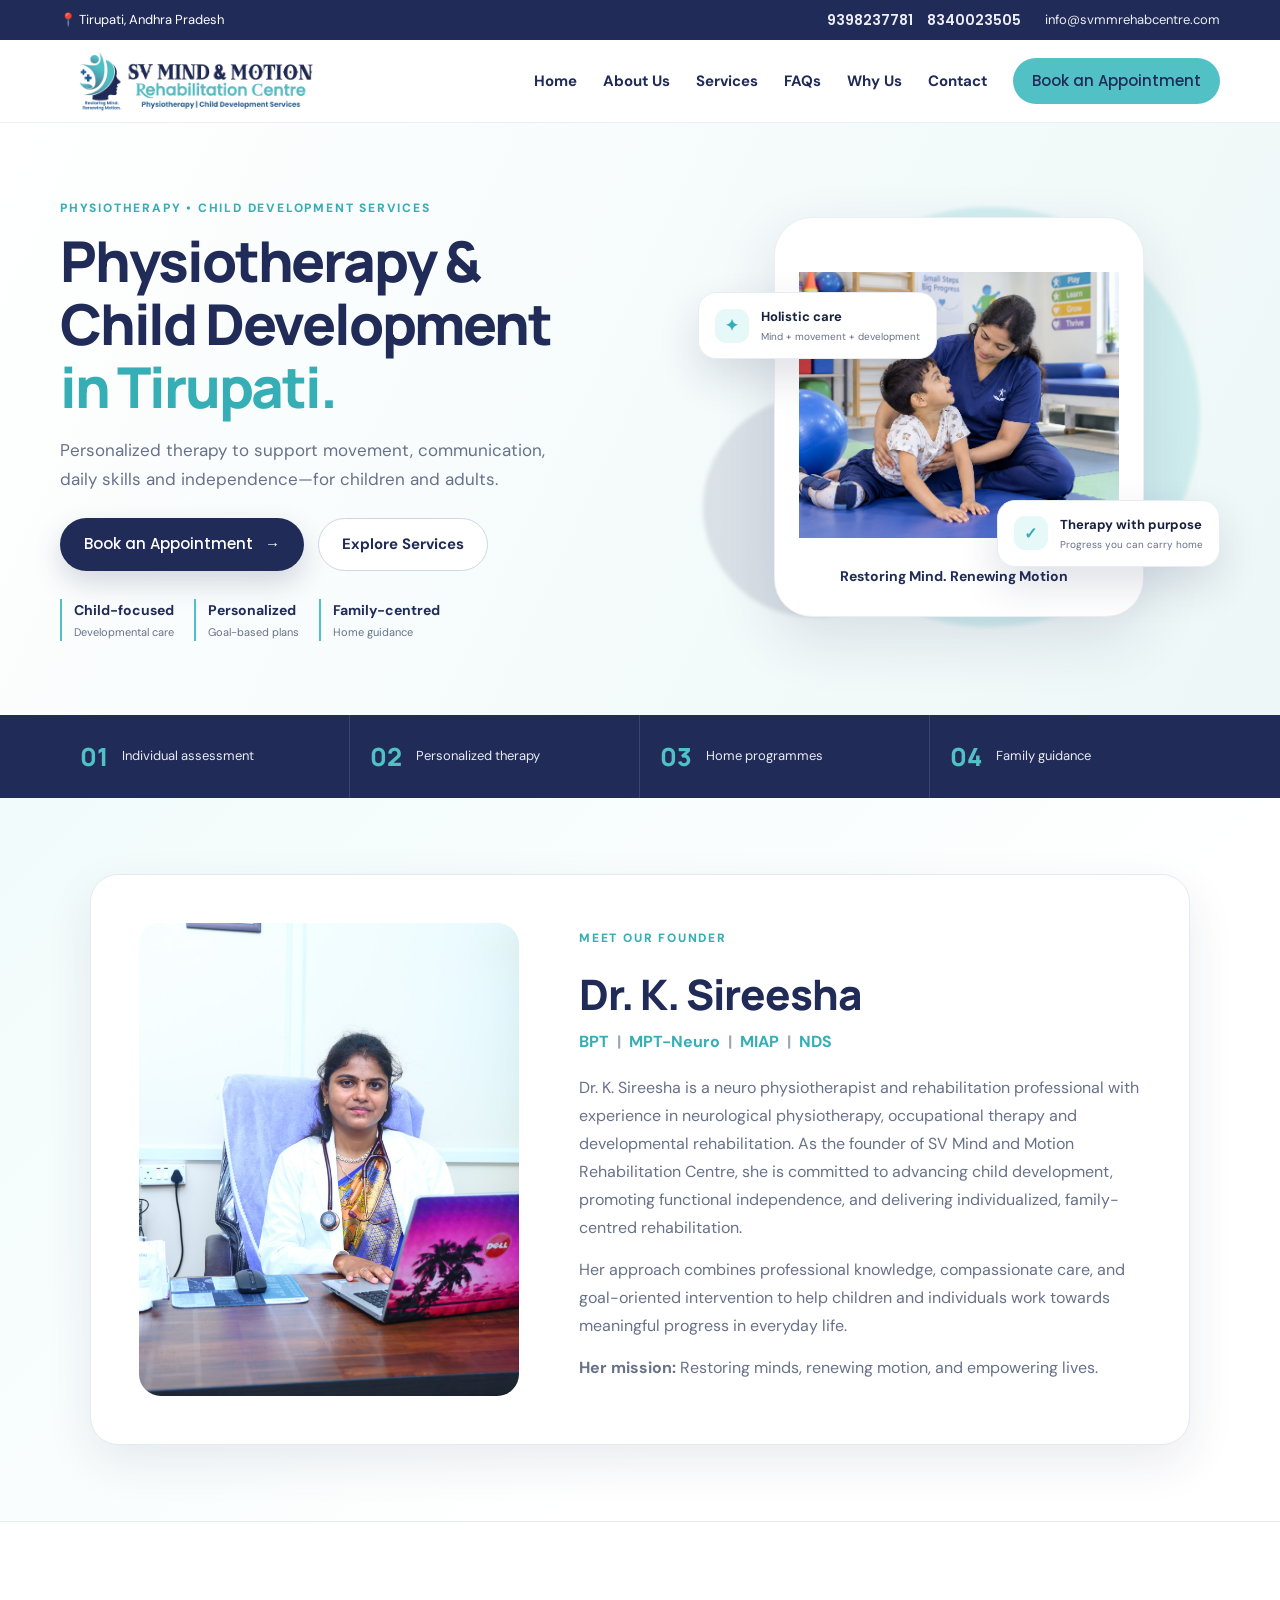
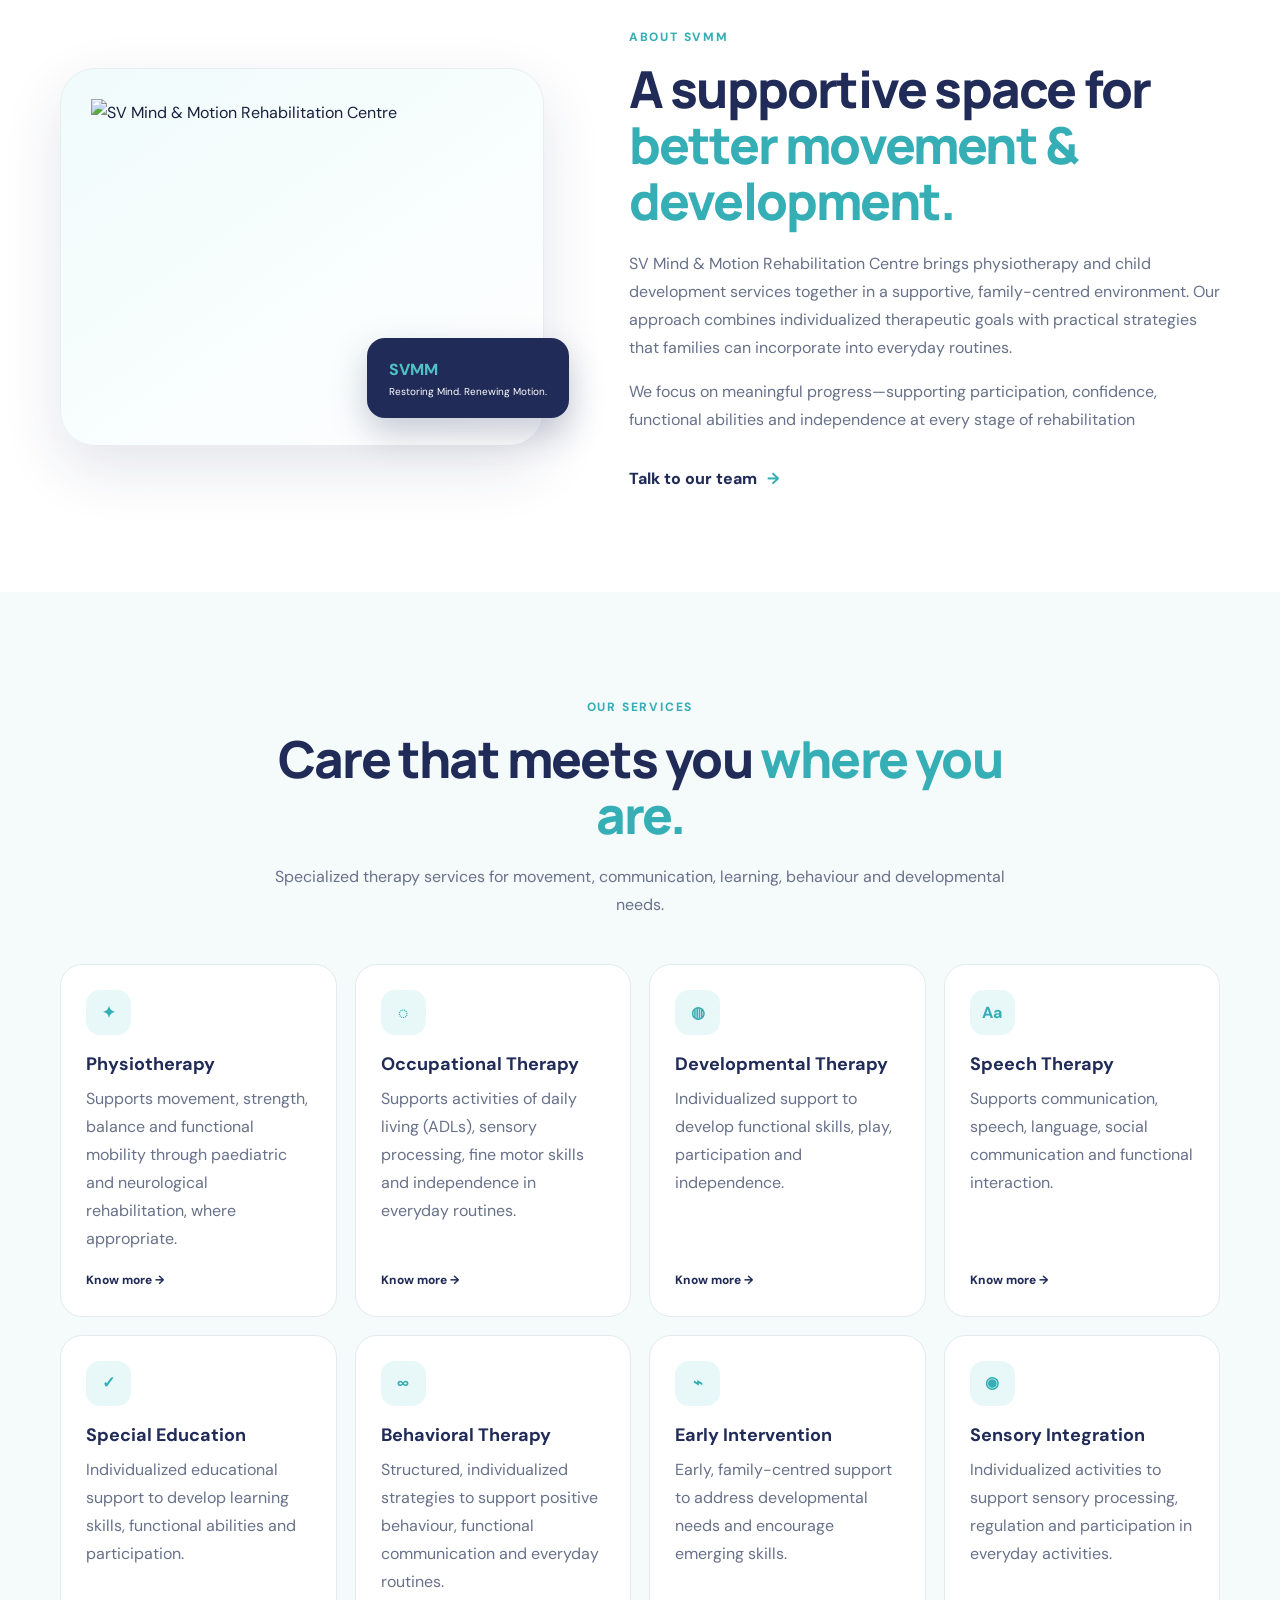
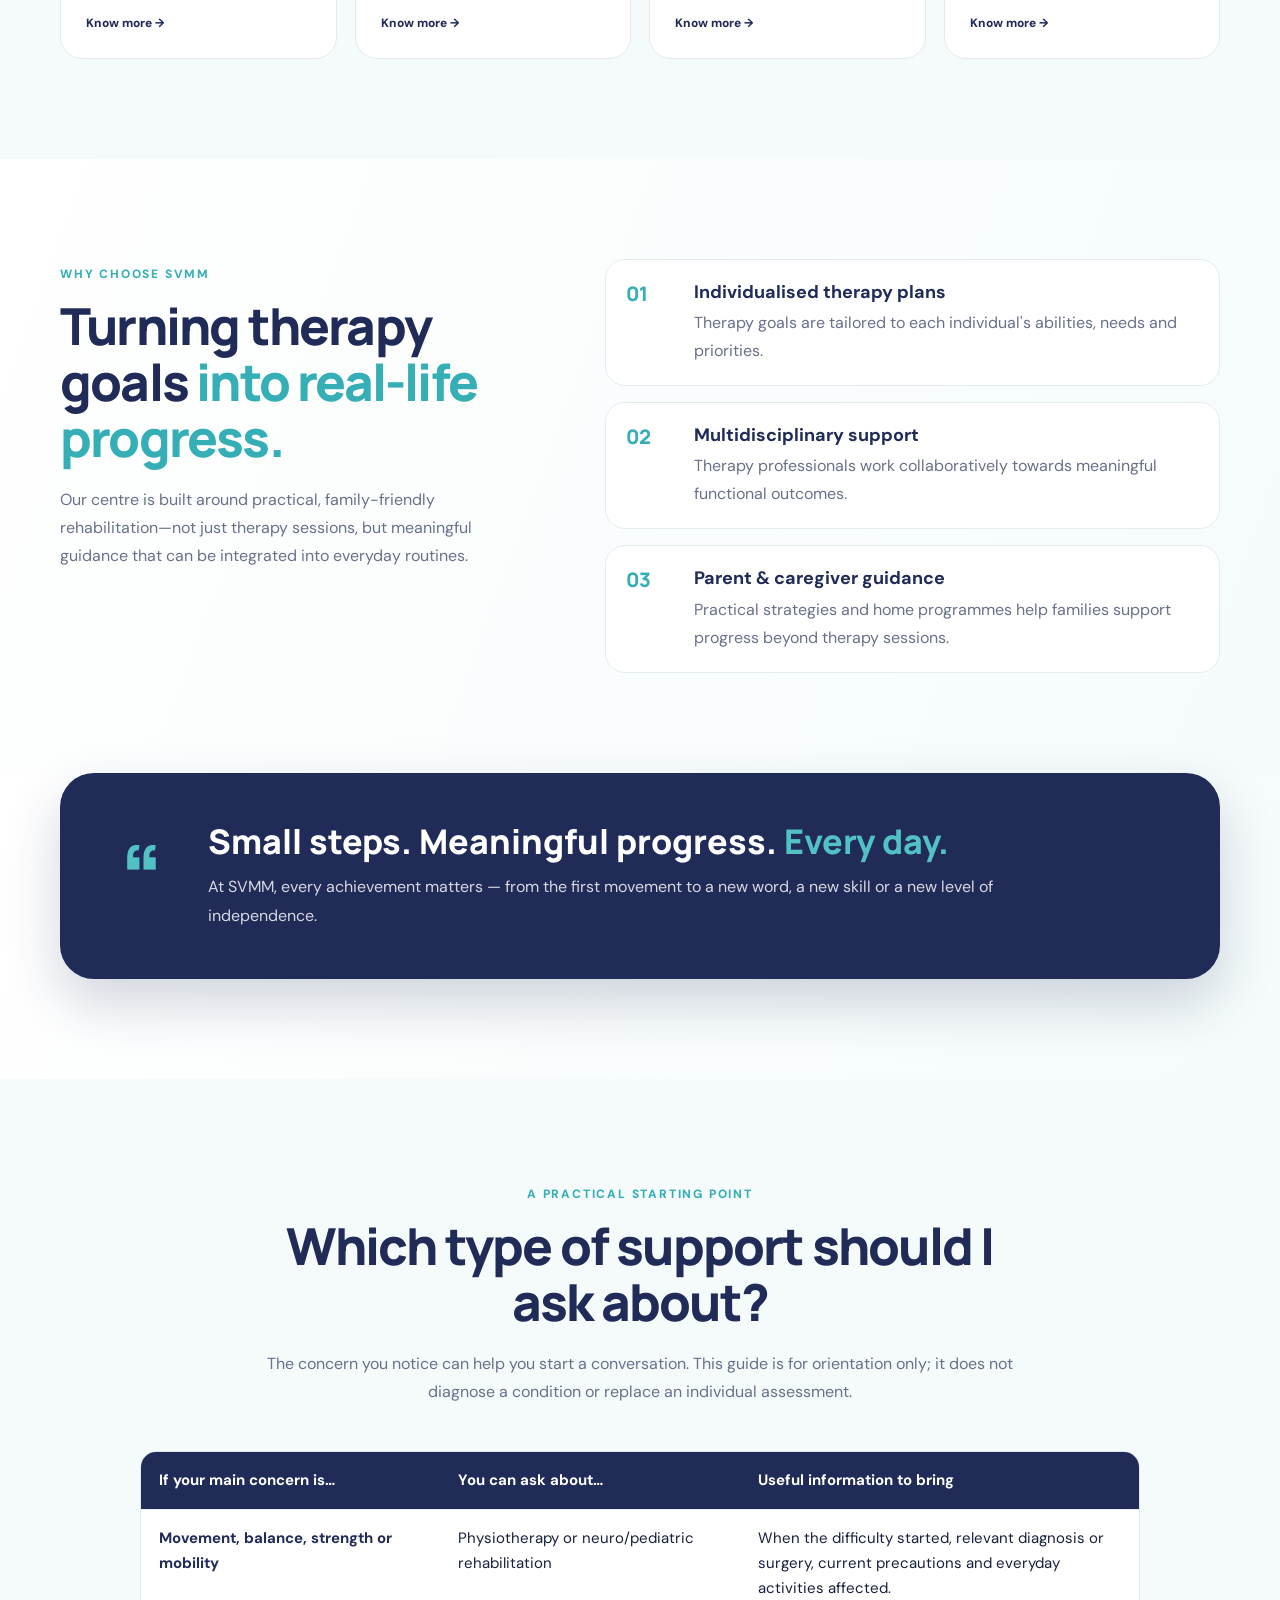
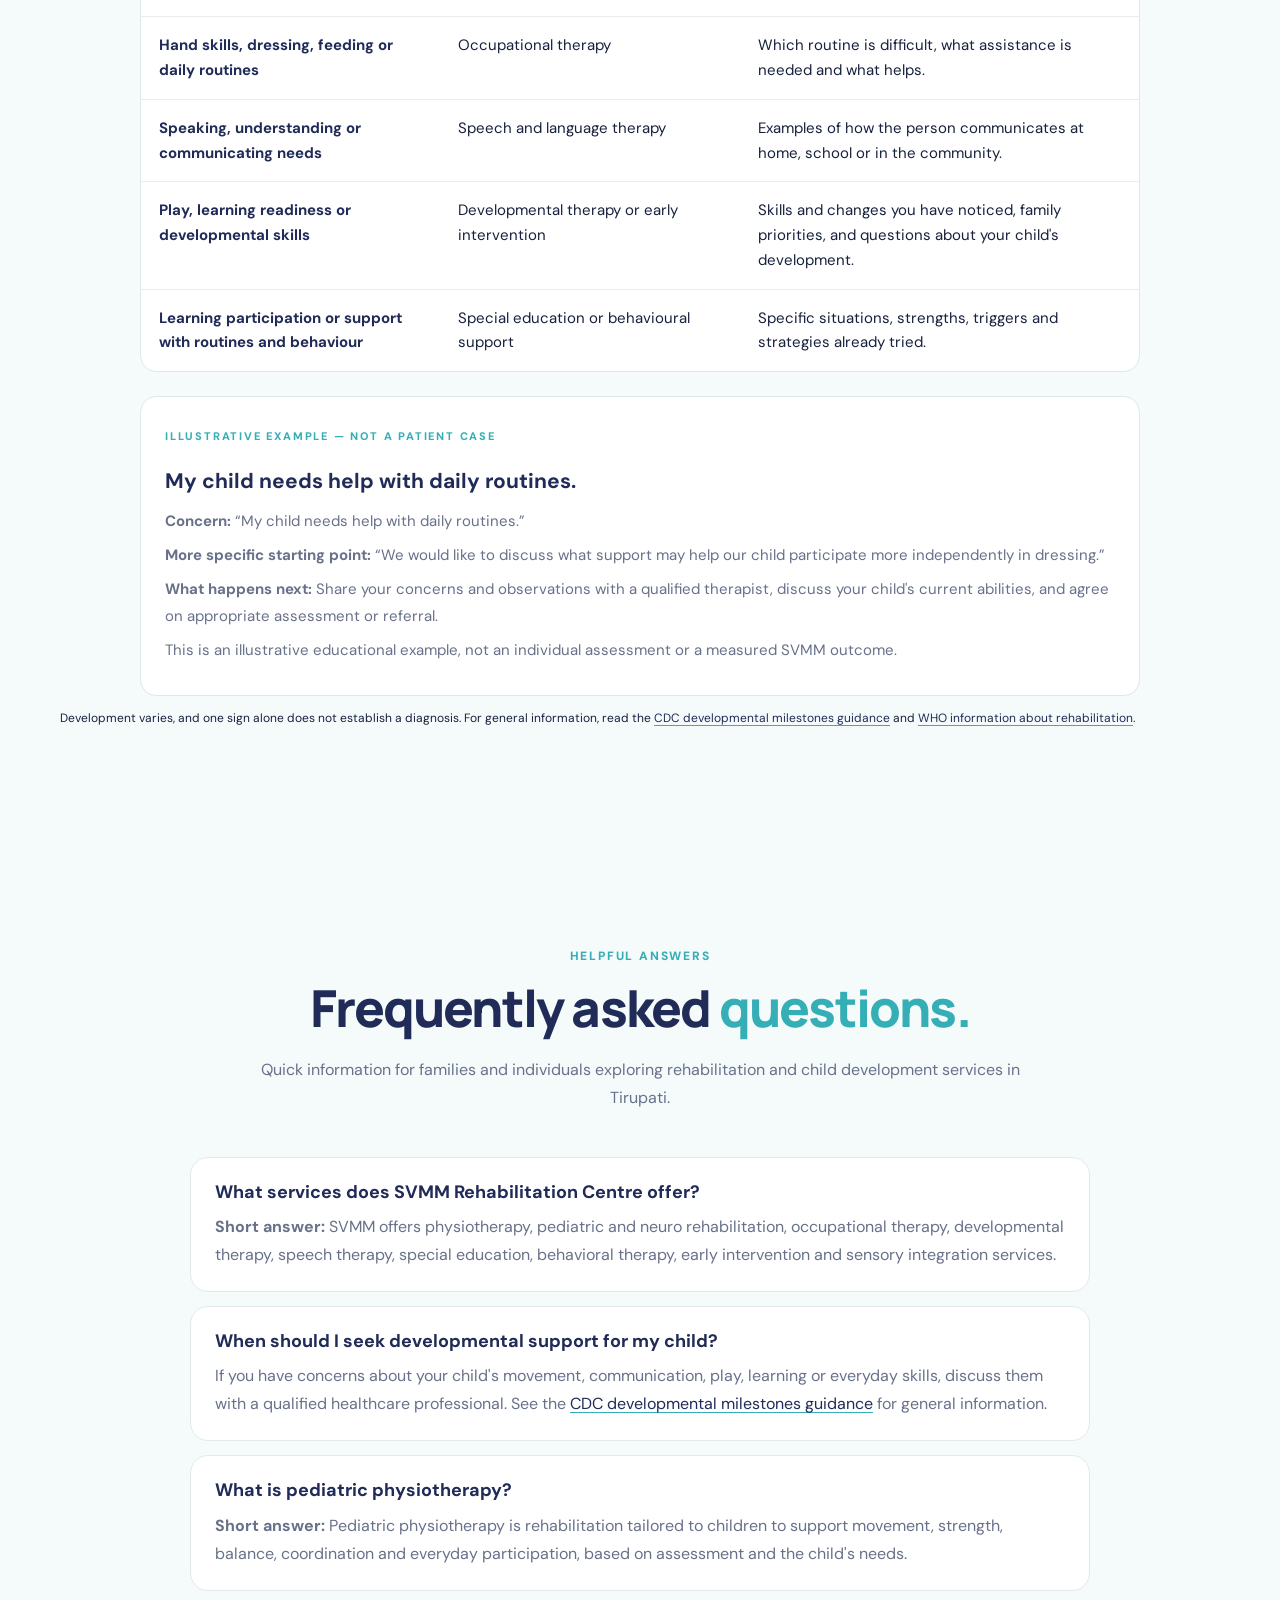
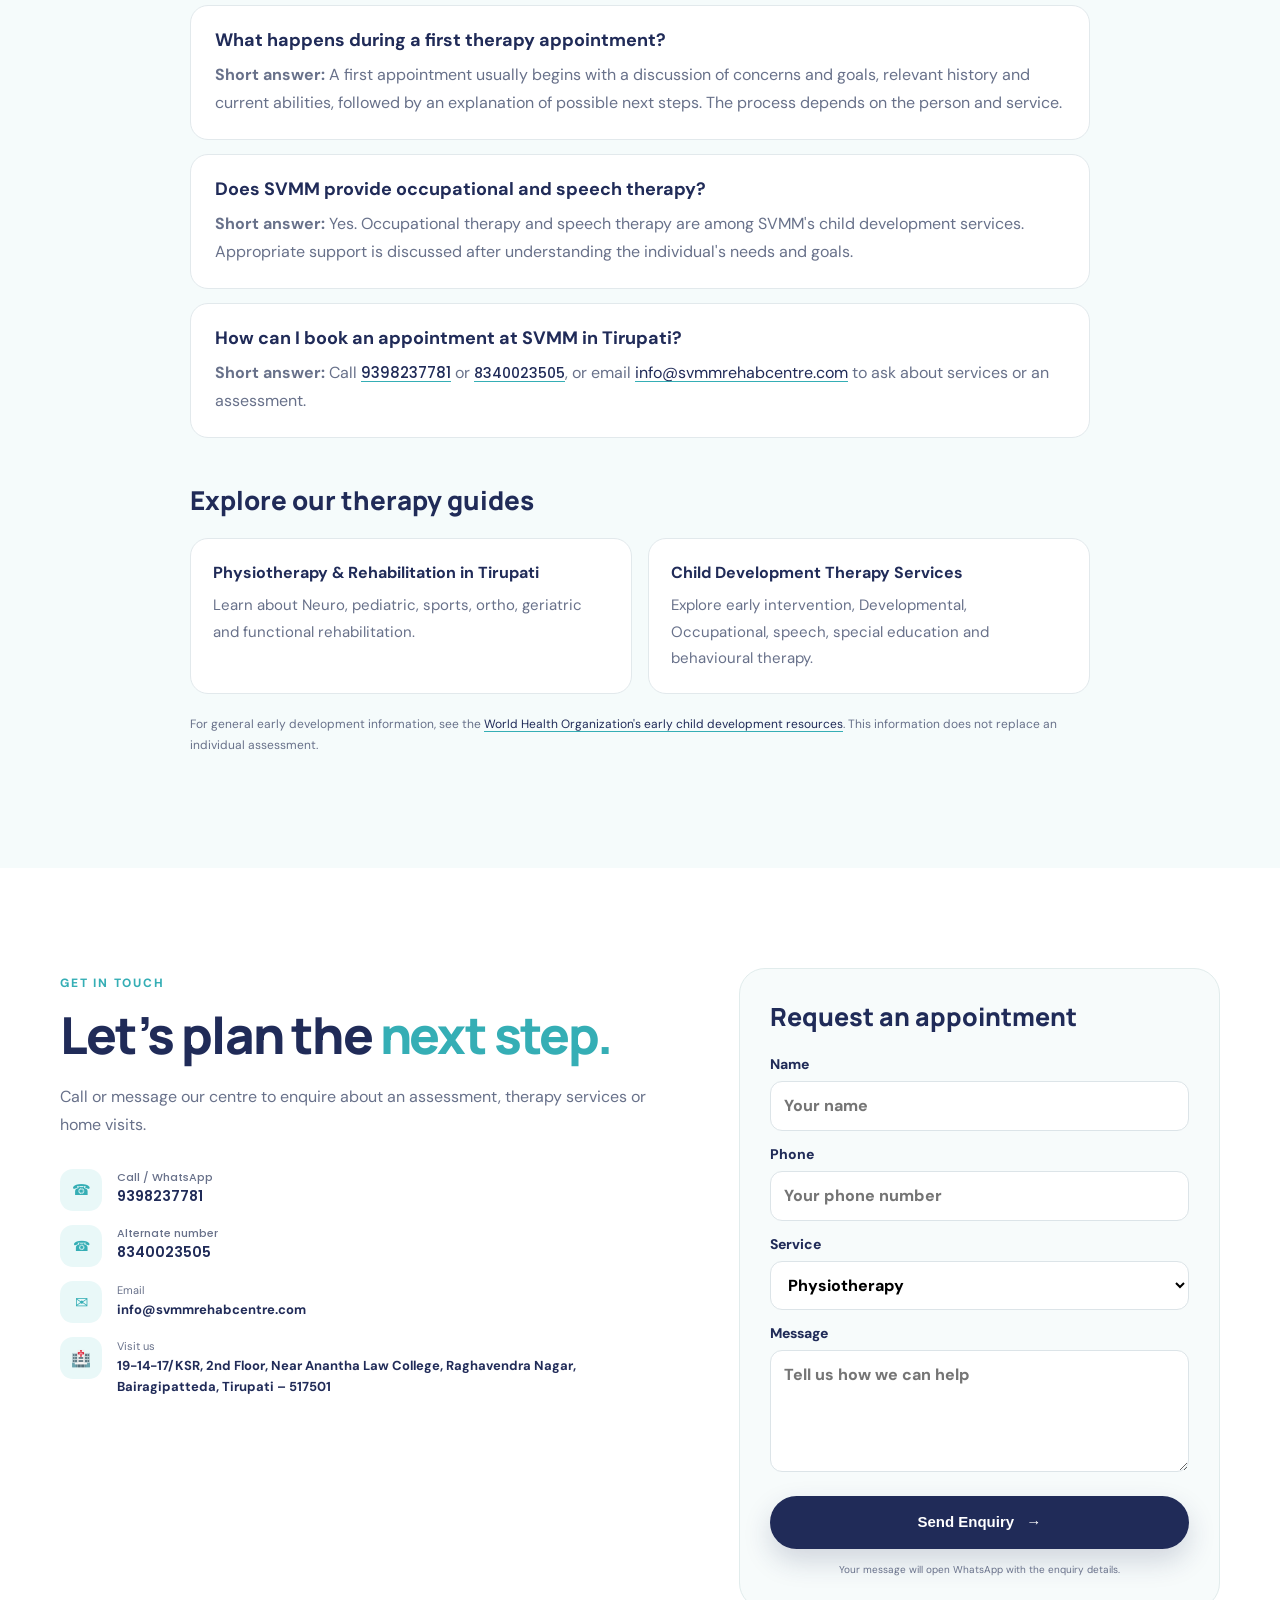
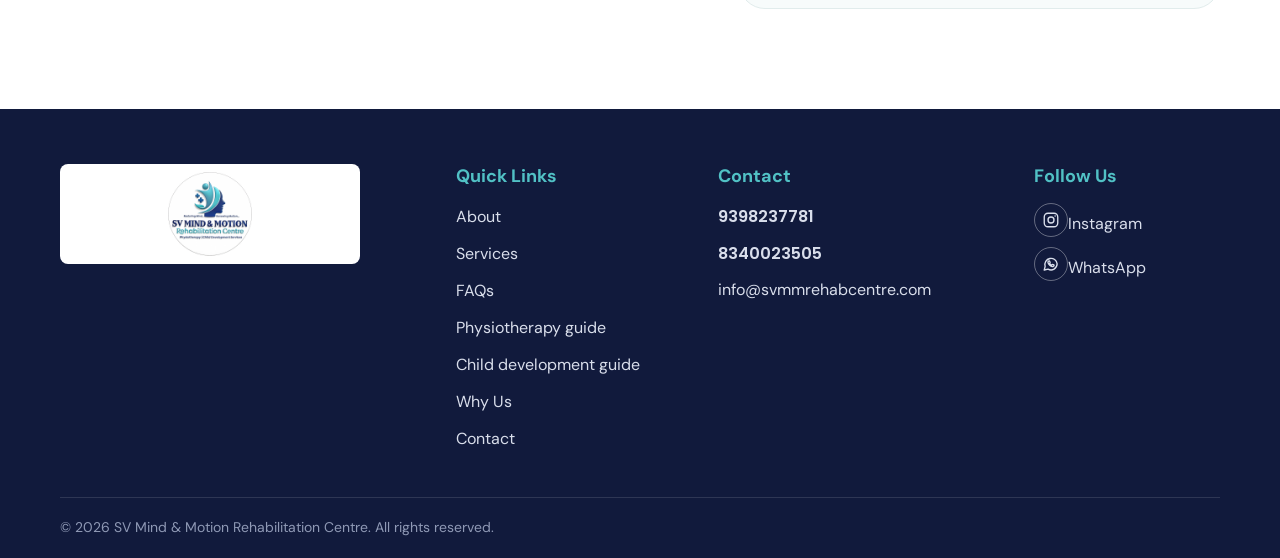
==== commit b7d18c40: "Replace Founder navigation with About Us" ====
--- a/index.html
+++ b/index.html
@@ -145,8 +145,7 @@
       <button class="menu-btn" aria-label="Open menu" aria-expanded="false">☰</button>
       <nav class="nav">
         <a href="#home">Home</a>
-        <a href="#doctor">Founder</a>
-        <a href="#about">About</a>
+        <a href="#about">About Us</a>
         <a href="#services">Services</a>
         <a href="#faq">FAQs</a>
         <a href="#why-us">Why Us</a>
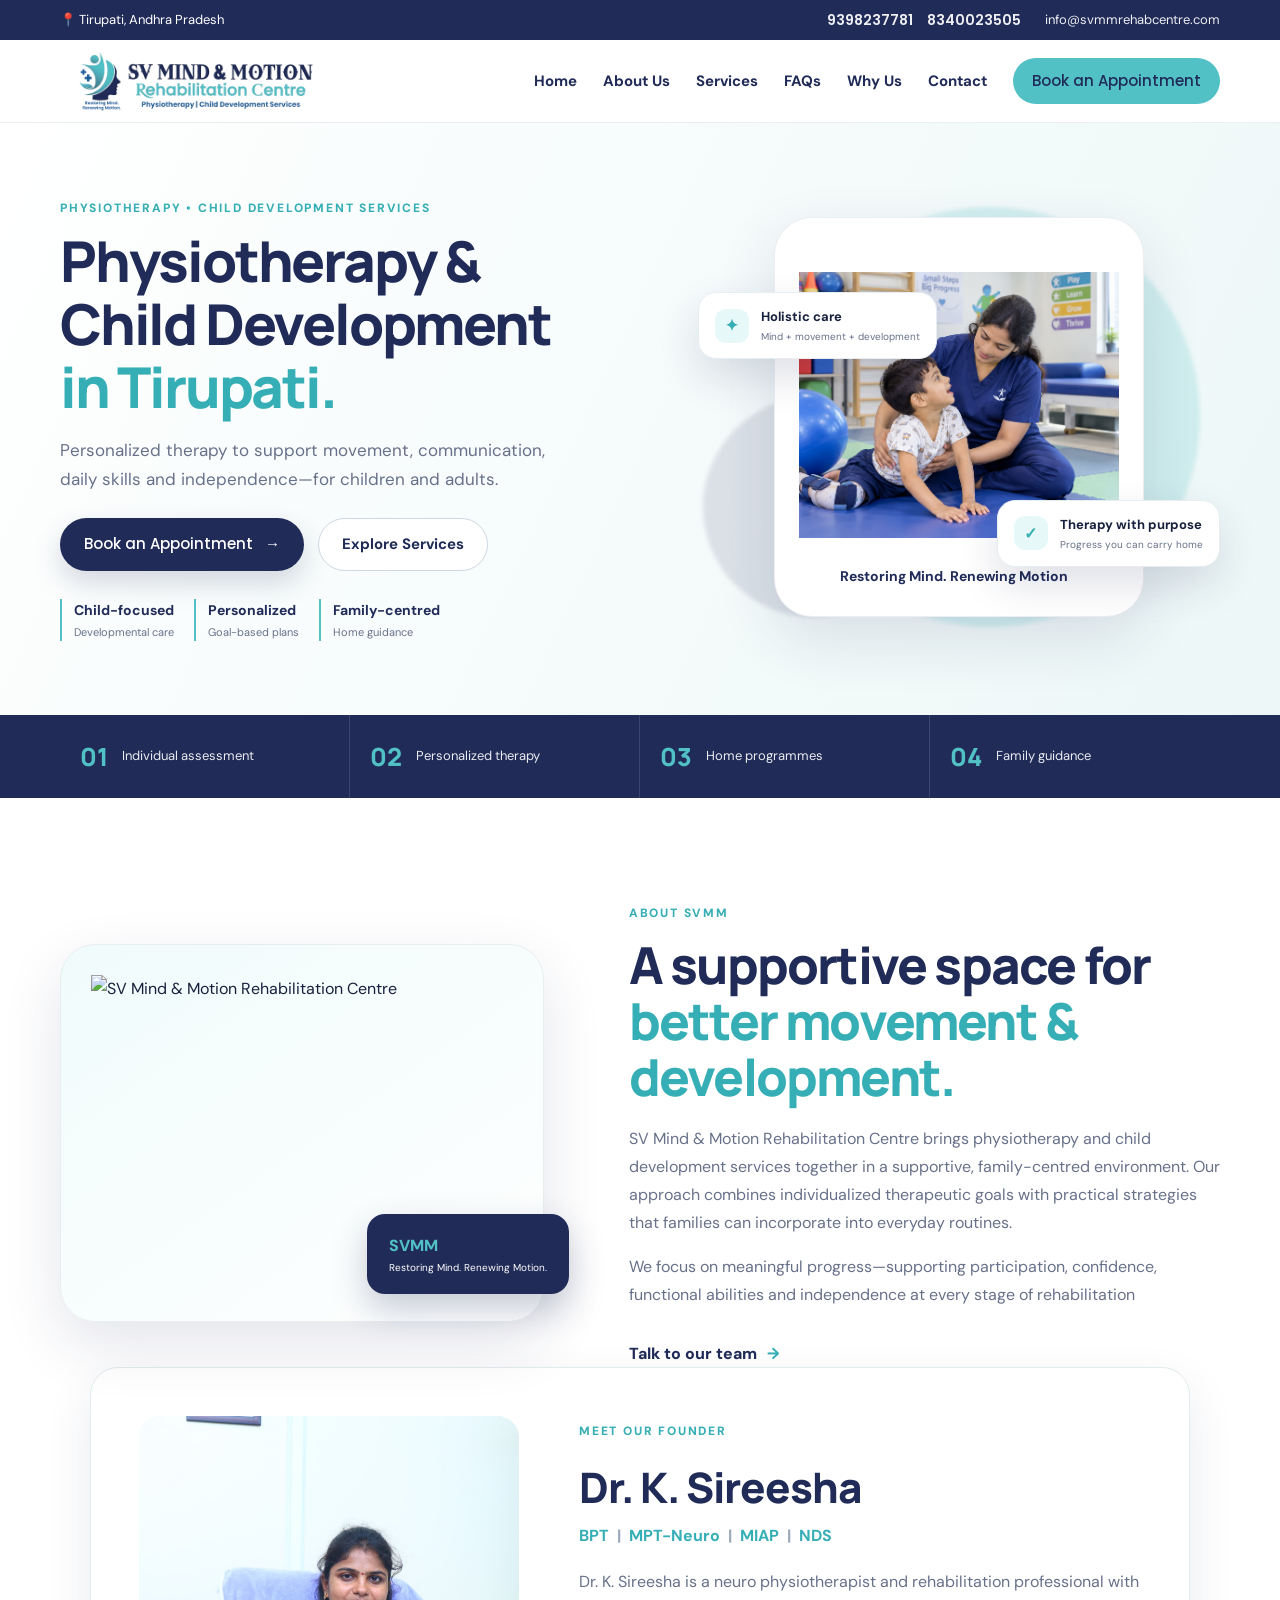
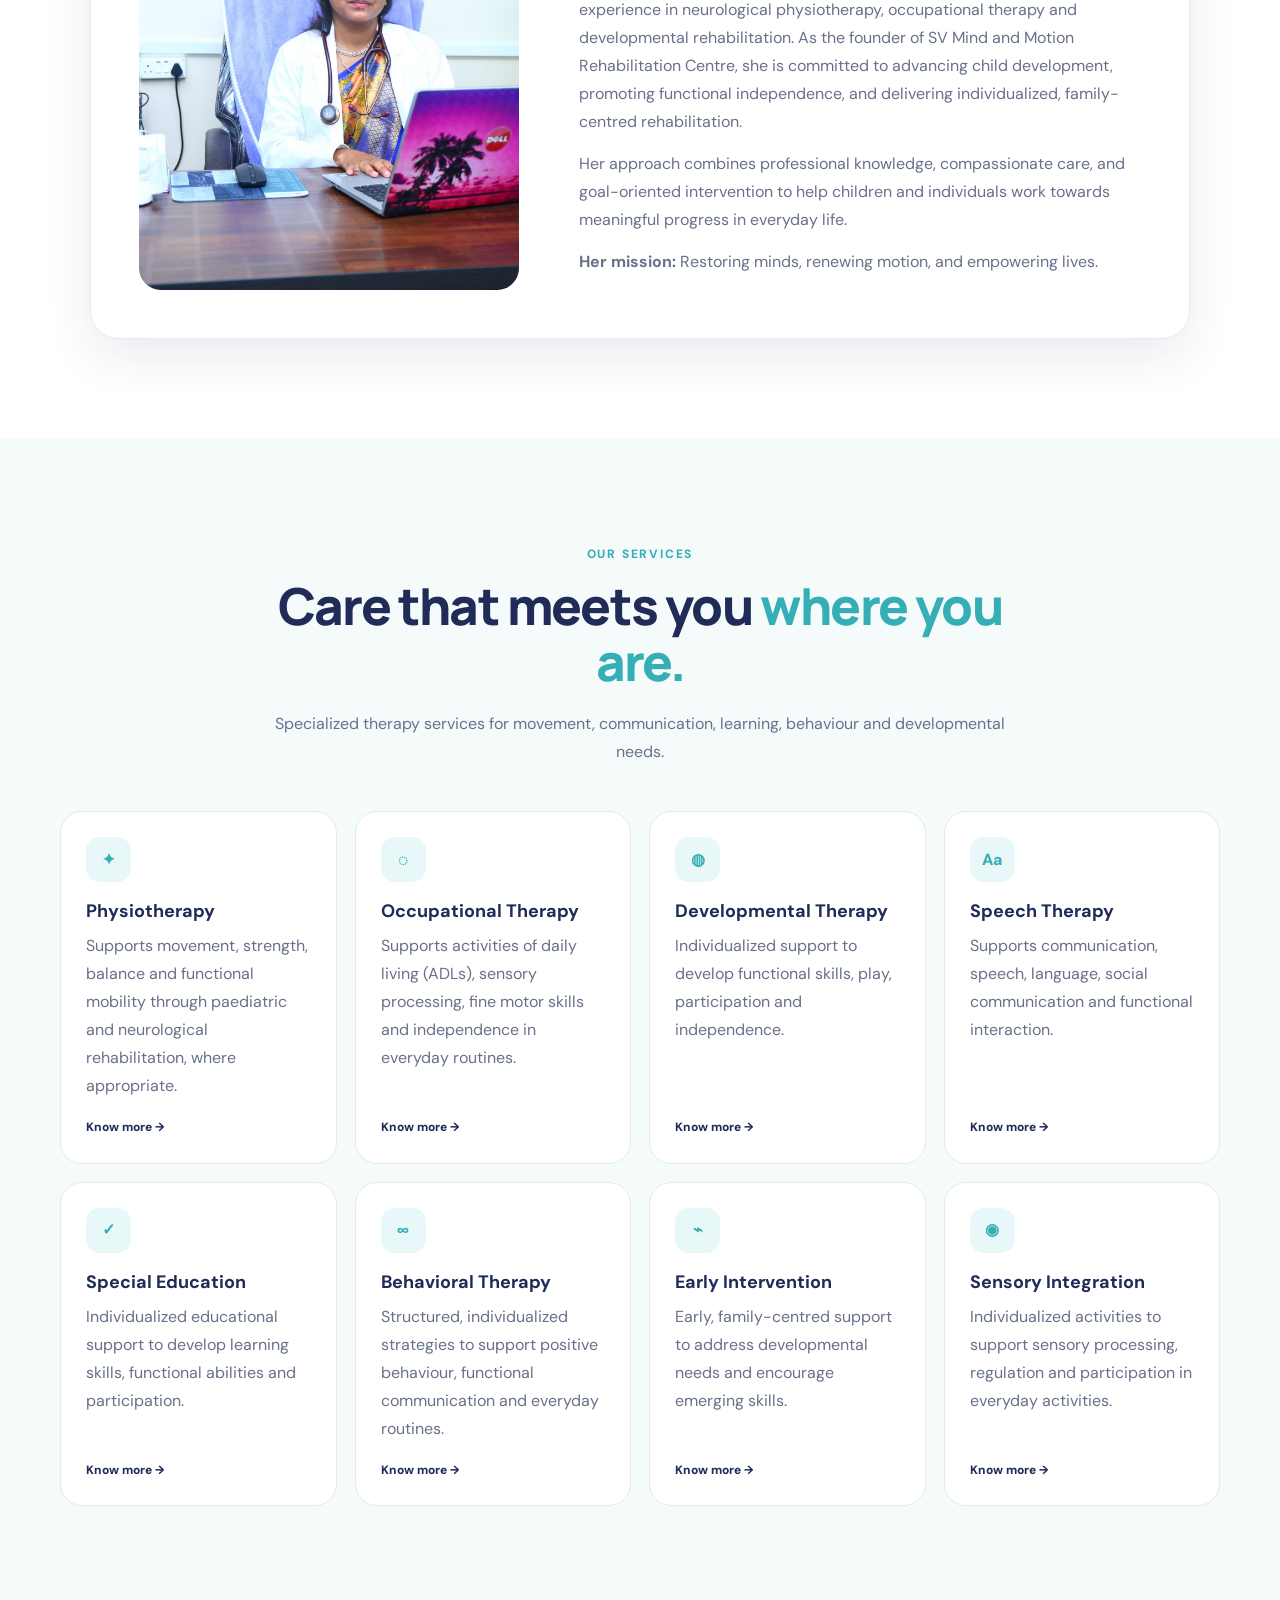
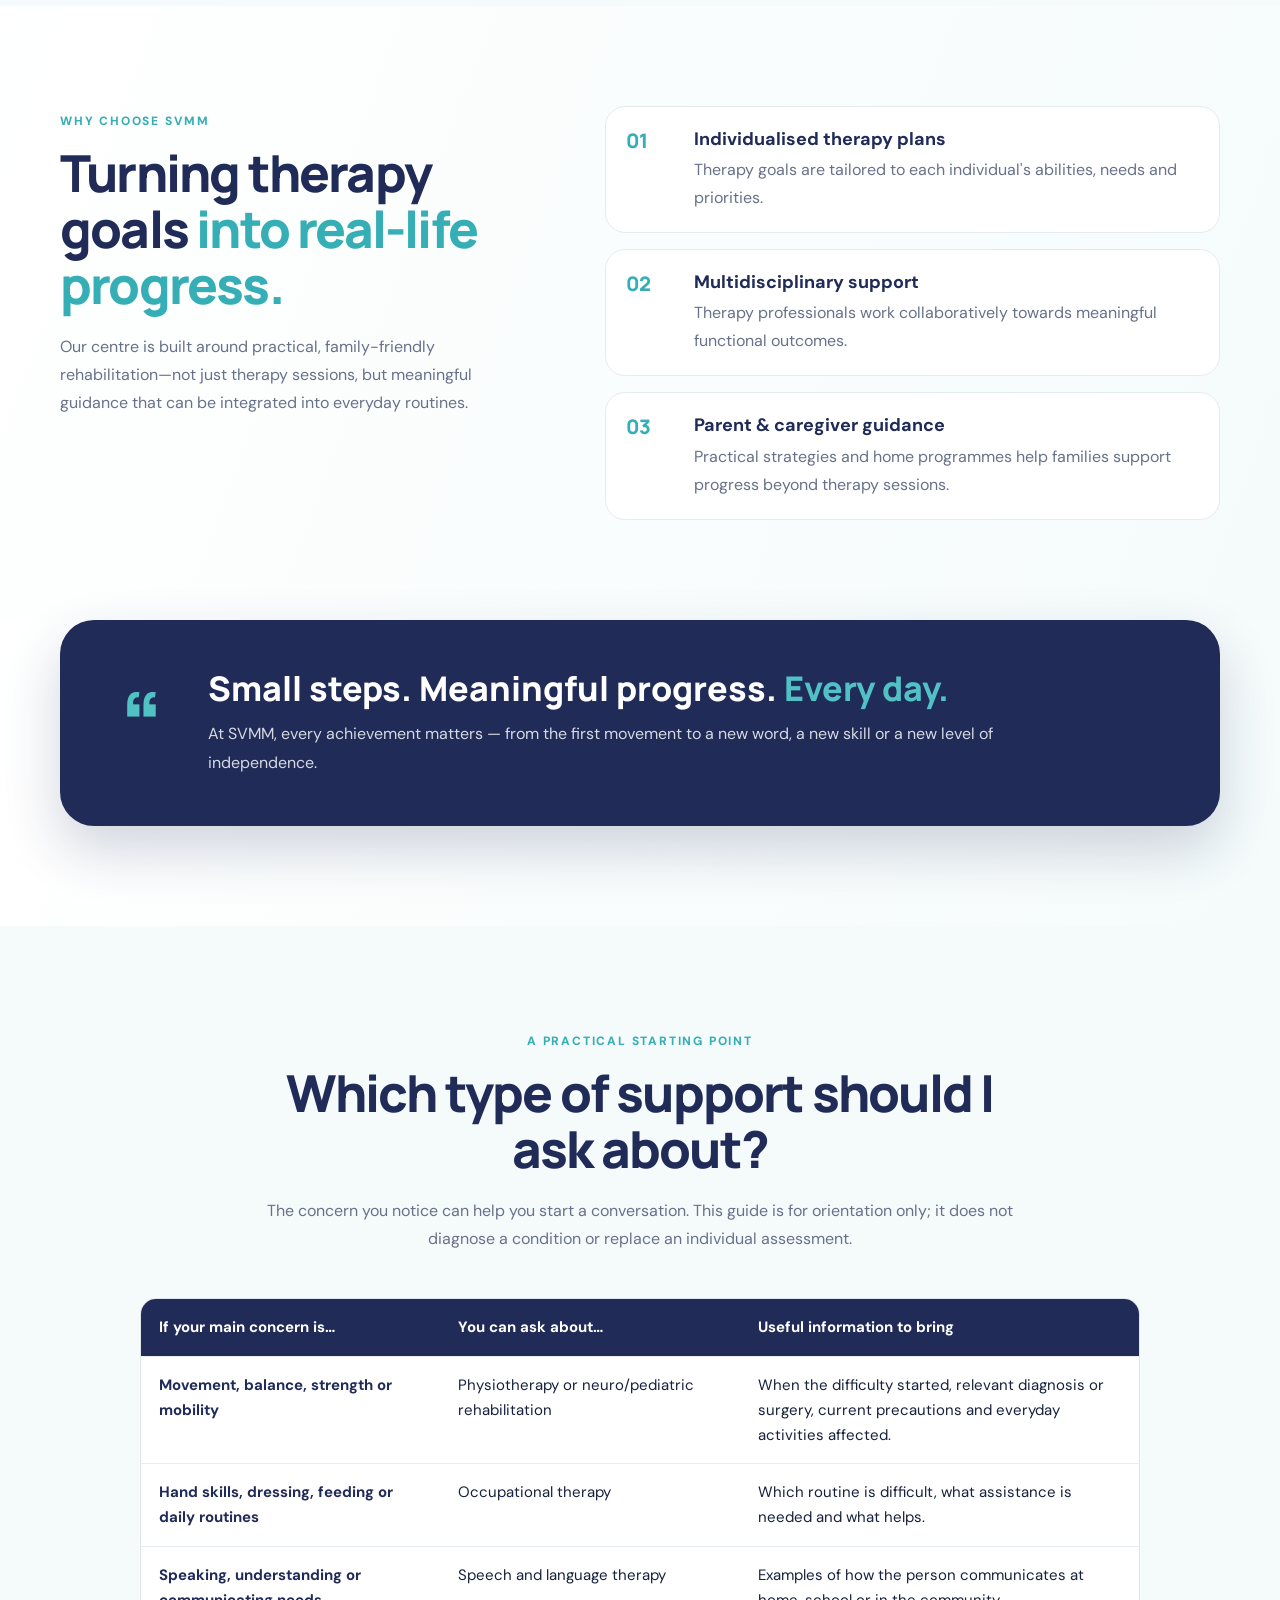
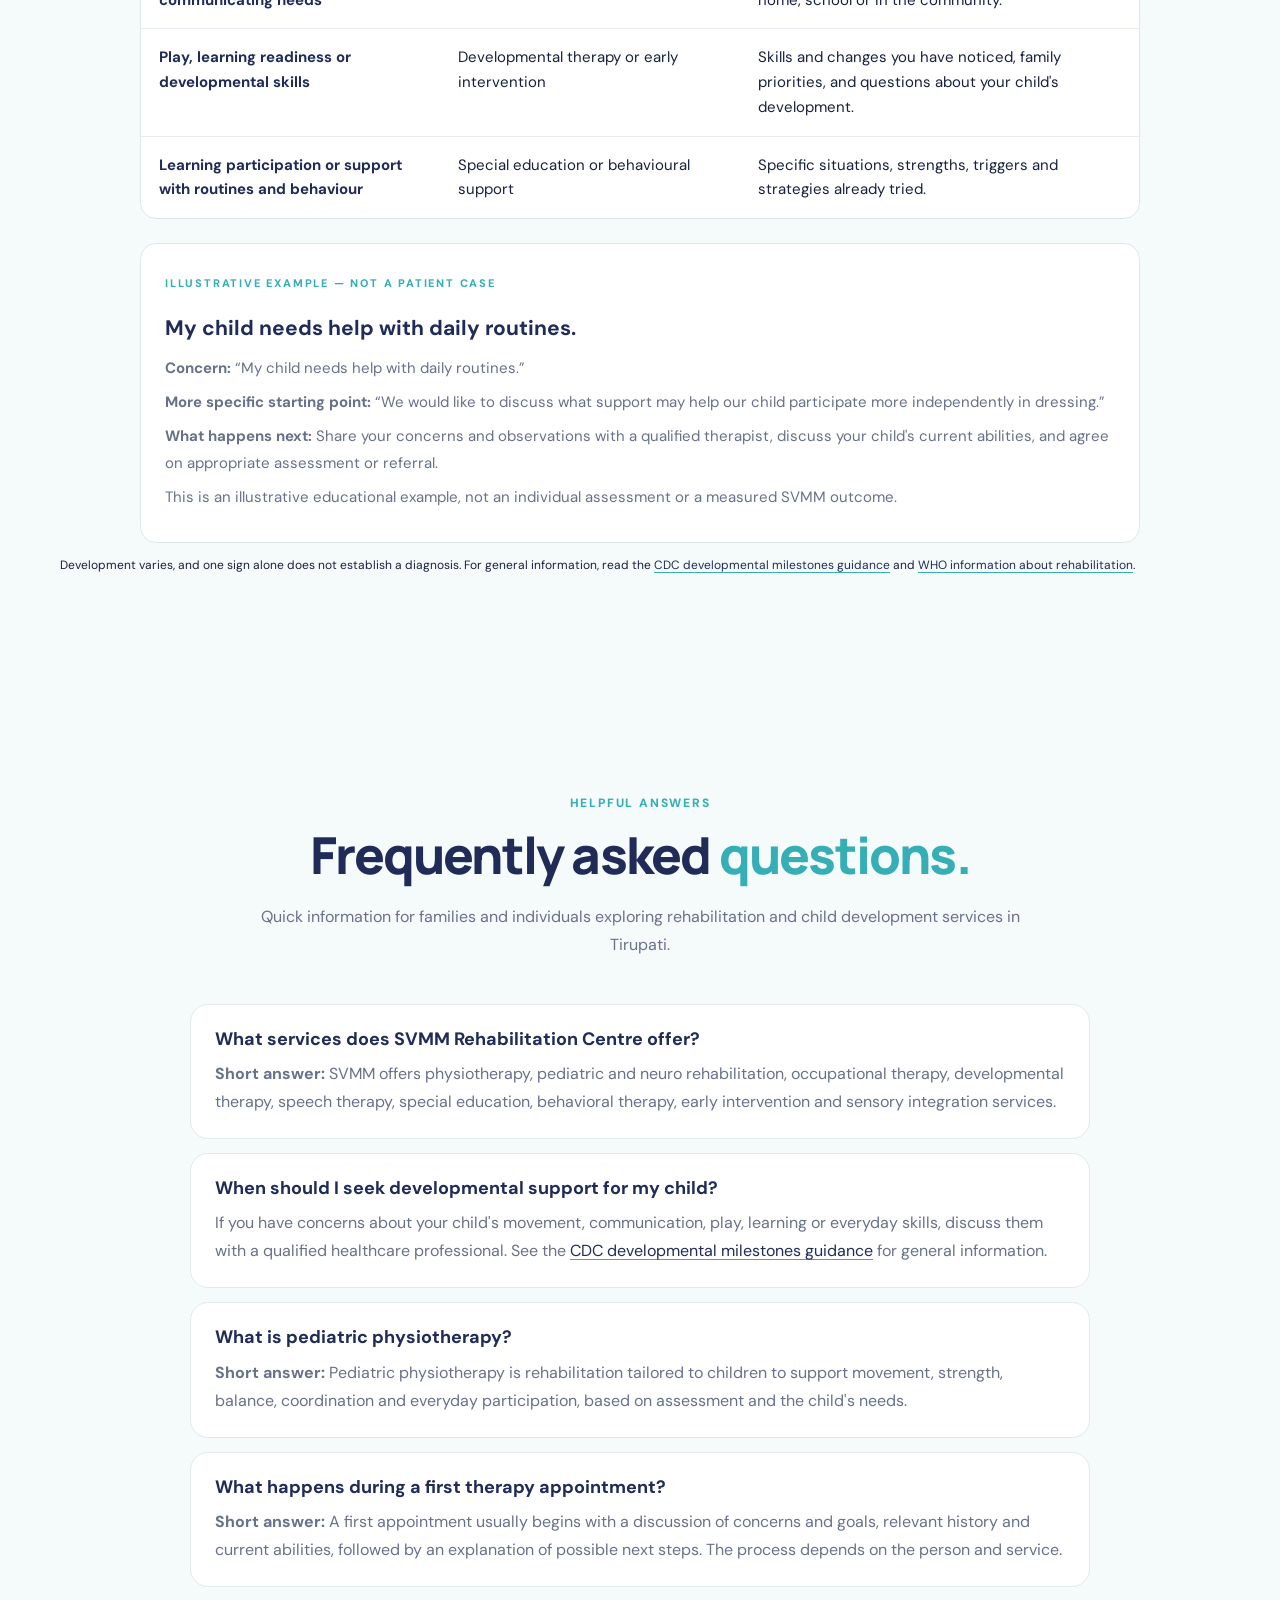
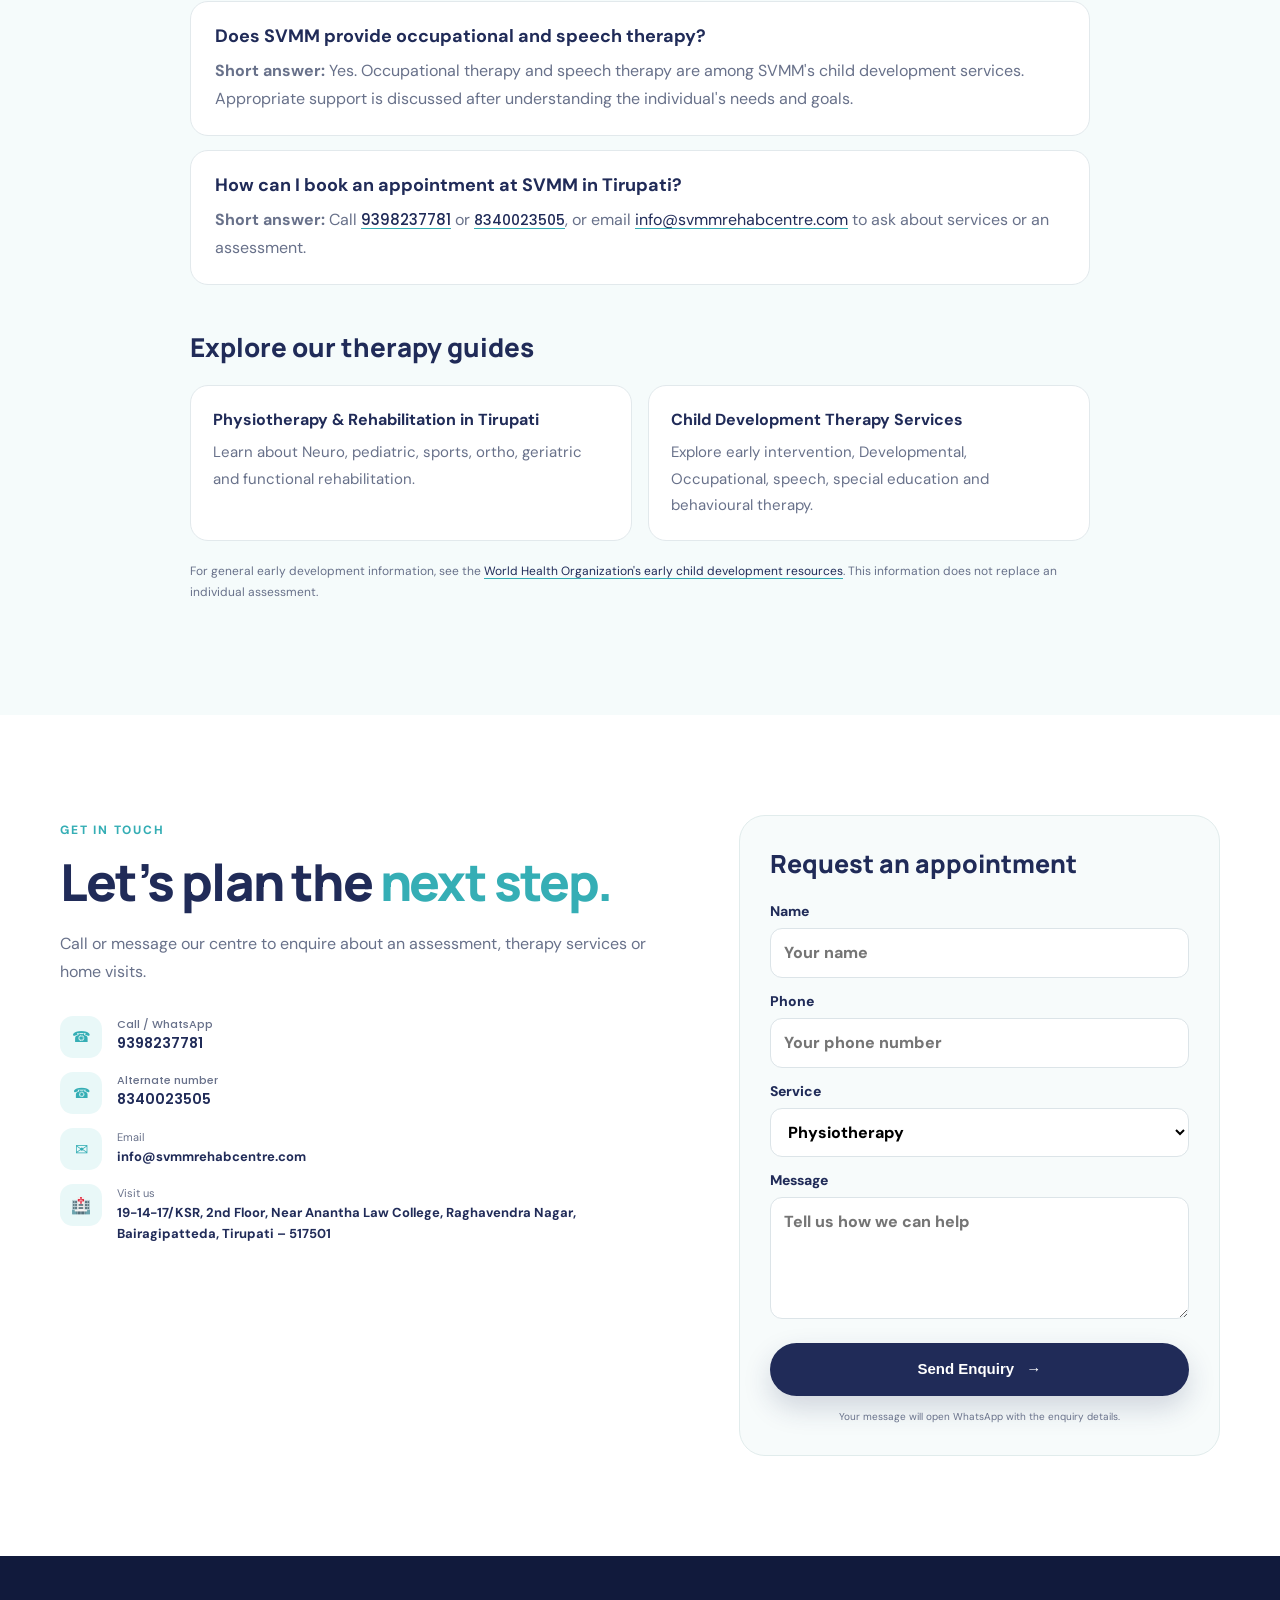
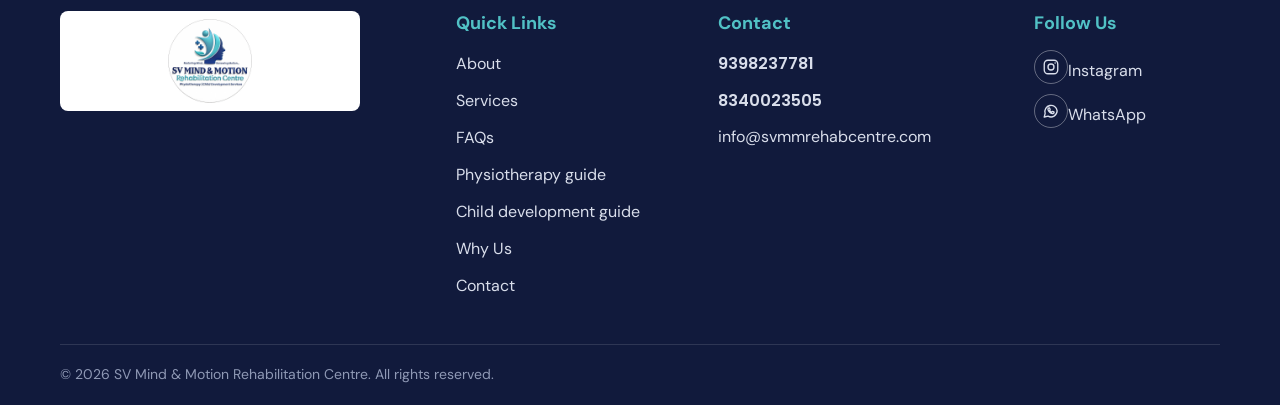
==== commit 86b98deb: "Move founder profile into About Us section" ====
--- a/index.html
+++ b/index.html
@@ -193,7 +193,20 @@
       </div>
     </section>
 
-    <section class="section doctor-profile" id="doctor">
+    <section class="section about" id="about">
+      <div class="container split">
+        <div class="section-image">
+          <div class="image-frame"><img src="https://images.weserv.nl/?url=www.svmmrehabcentre.com%2F456.jpg&amp;w=800&amp;output=webp&amp;q=80" srcset="https://images.weserv.nl/?url=www.svmmrehabcentre.com%2F456.jpg&amp;w=400&amp;output=webp&amp;q=80 400w, https://images.weserv.nl/?url=www.svmmrehabcentre.com%2F456.jpg&amp;w=800&amp;output=webp&amp;q=80 800w, https://images.weserv.nl/?url=www.svmmrehabcentre.com%2F456.jpg&amp;w=1200&amp;output=webp&amp;q=80 1200w" sizes="(max-width: 720px) 100vw, 520px" width="800" height="600" loading="lazy" decoding="async" alt="SV Mind &amp; Motion Rehabilitation Centre" /></div>
+          <div class="mini-badge"><span>SVMM</span><small>Restoring Mind. Renewing Motion.</small></div>
+        </div>
+        <div class="section-copy">
+          <span class="eyebrow">About SVMM</span>
+          <h2>A supportive space for <span>better movement & development.</span></h2>
+          <p>SV Mind & Motion Rehabilitation Centre brings physiotherapy and child development services together in a supportive, family-centred environment. Our approach combines individualized therapeutic goals with practical strategies that families can incorporate into everyday routines.</p>
+          <p>We focus on meaningful progress—supporting participation, confidence, functional abilities and independence at every stage of rehabilitation</p>
+          <a class="text-link" href="#contact">Talk to our team <span>→</span></a>
+        </div>
+      </div>
       <div class="container">
         <div class="doctor-card">
           <div class="doctor-photo-wrap">
@@ -207,22 +220,6 @@
             <p>Her approach combines professional knowledge, compassionate care, and goal-oriented intervention to help children and individuals work towards meaningful progress in everyday life.</p>
             <p class="doctor-mission"><strong>Her mission:</strong> Restoring minds, renewing motion, and empowering lives.</p>
           </div>
-        </div>
-      </div>
-    </section>
-
-    <section class="section about" id="about">
-      <div class="container split">
-        <div class="section-image">
-          <div class="image-frame"><img src="https://images.weserv.nl/?url=www.svmmrehabcentre.com%2F456.jpg&amp;w=800&amp;output=webp&amp;q=80" srcset="https://images.weserv.nl/?url=www.svmmrehabcentre.com%2F456.jpg&amp;w=400&amp;output=webp&amp;q=80 400w, https://images.weserv.nl/?url=www.svmmrehabcentre.com%2F456.jpg&amp;w=800&amp;output=webp&amp;q=80 800w, https://images.weserv.nl/?url=www.svmmrehabcentre.com%2F456.jpg&amp;w=1200&amp;output=webp&amp;q=80 1200w" sizes="(max-width: 720px) 100vw, 520px" width="800" height="600" loading="lazy" decoding="async" alt="SV Mind &amp; Motion Rehabilitation Centre" /></div>
-          <div class="mini-badge"><span>SVMM</span><small>Restoring Mind. Renewing Motion.</small></div>
-        </div>
-        <div class="section-copy">
-          <span class="eyebrow">About SVMM</span>
-          <h2>A supportive space for <span>better movement & development.</span></h2>
-          <p>SV Mind & Motion Rehabilitation Centre brings physiotherapy and child development services together in a supportive, family-centred environment. Our approach combines individualized therapeutic goals with practical strategies that families can incorporate into everyday routines.</p>
-          <p>We focus on meaningful progress—supporting participation, confidence, functional abilities and independence at every stage of rehabilitation</p>
-          <a class="text-link" href="#contact">Talk to our team <span>→</span></a>
         </div>
       </div>
     </section>
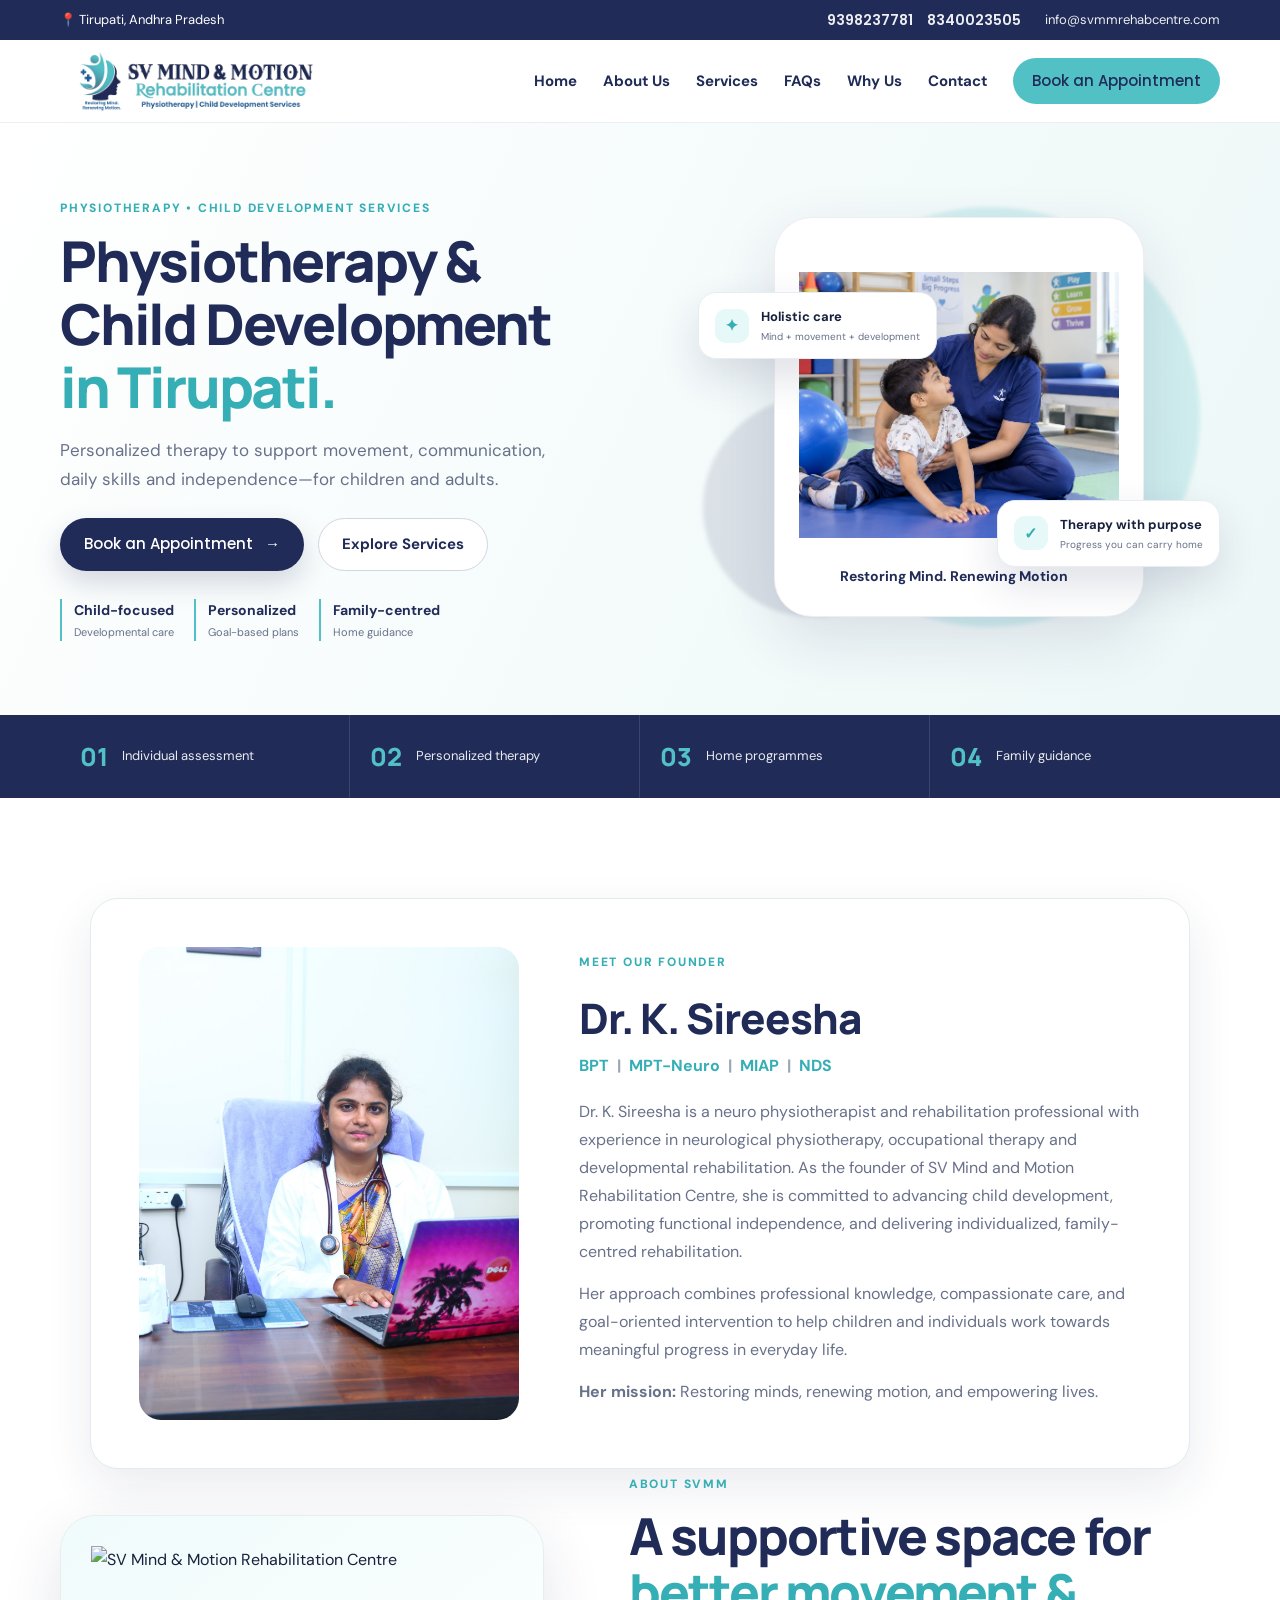
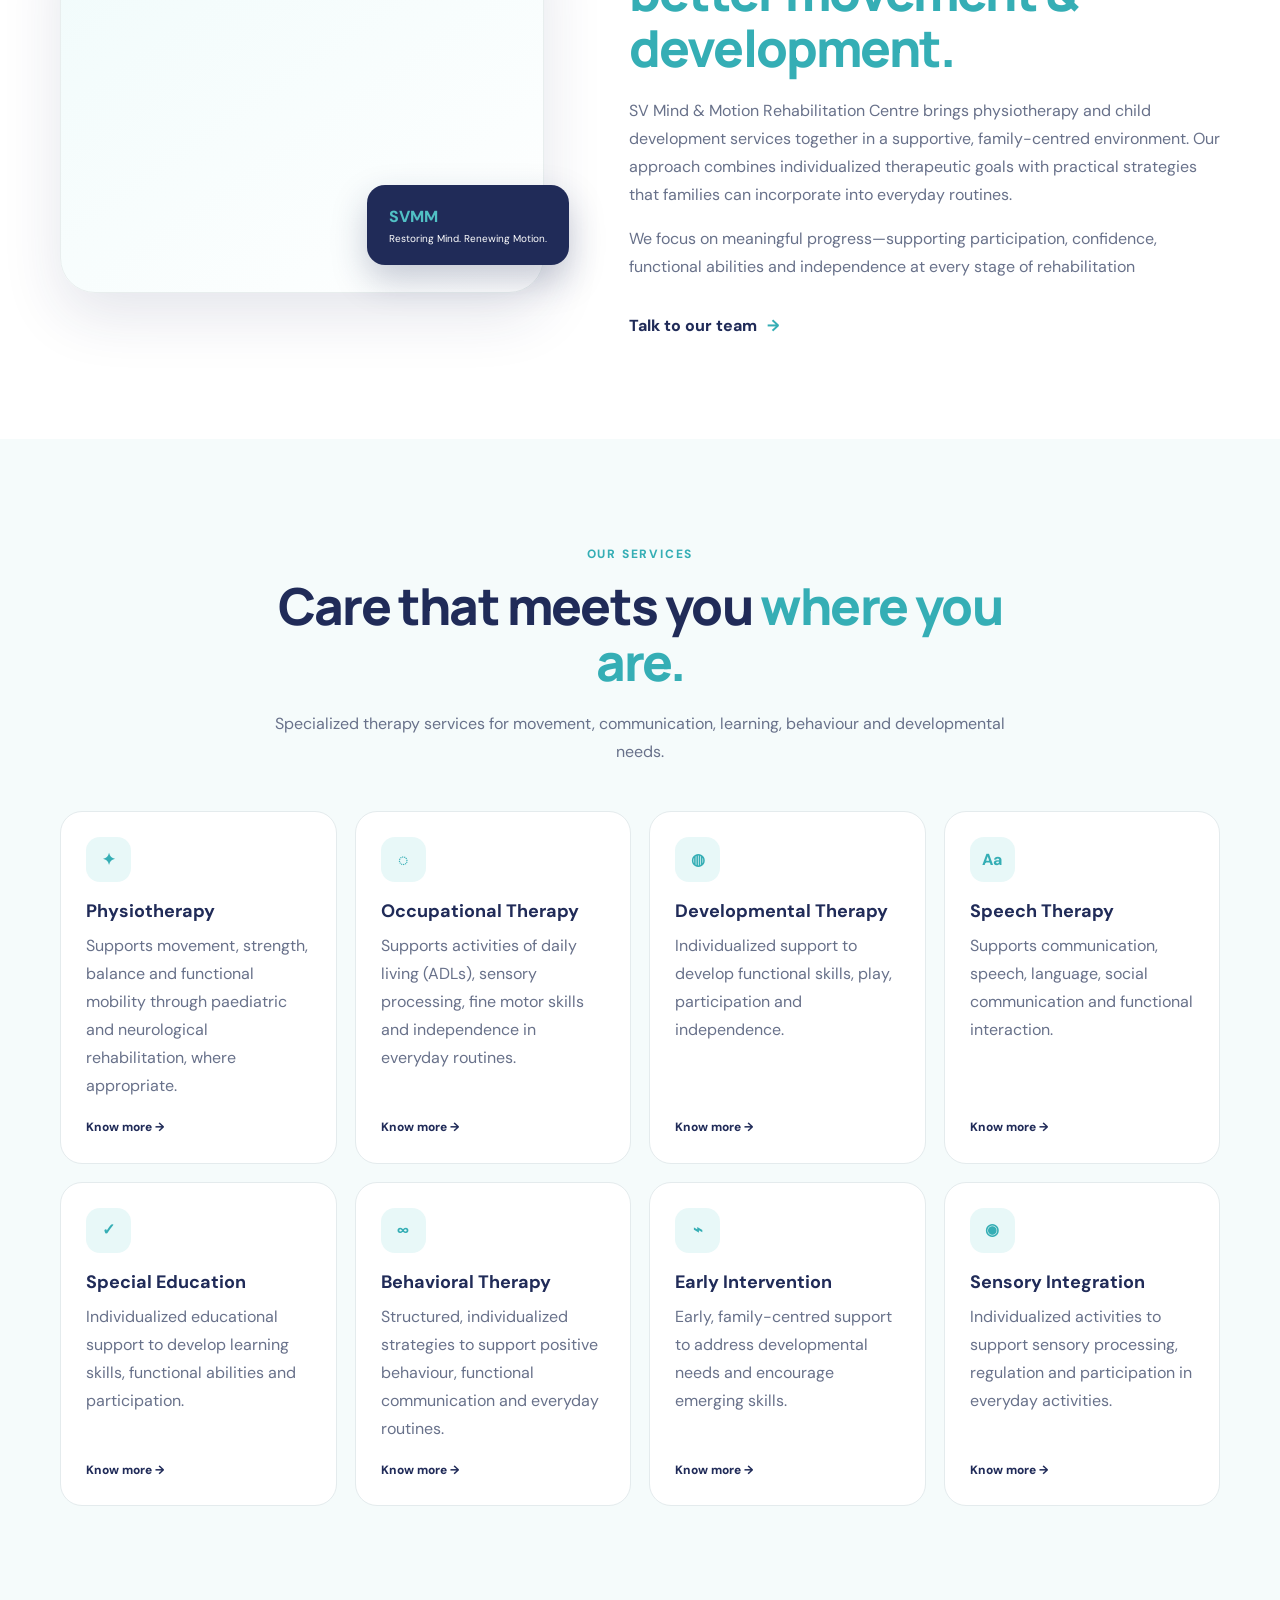
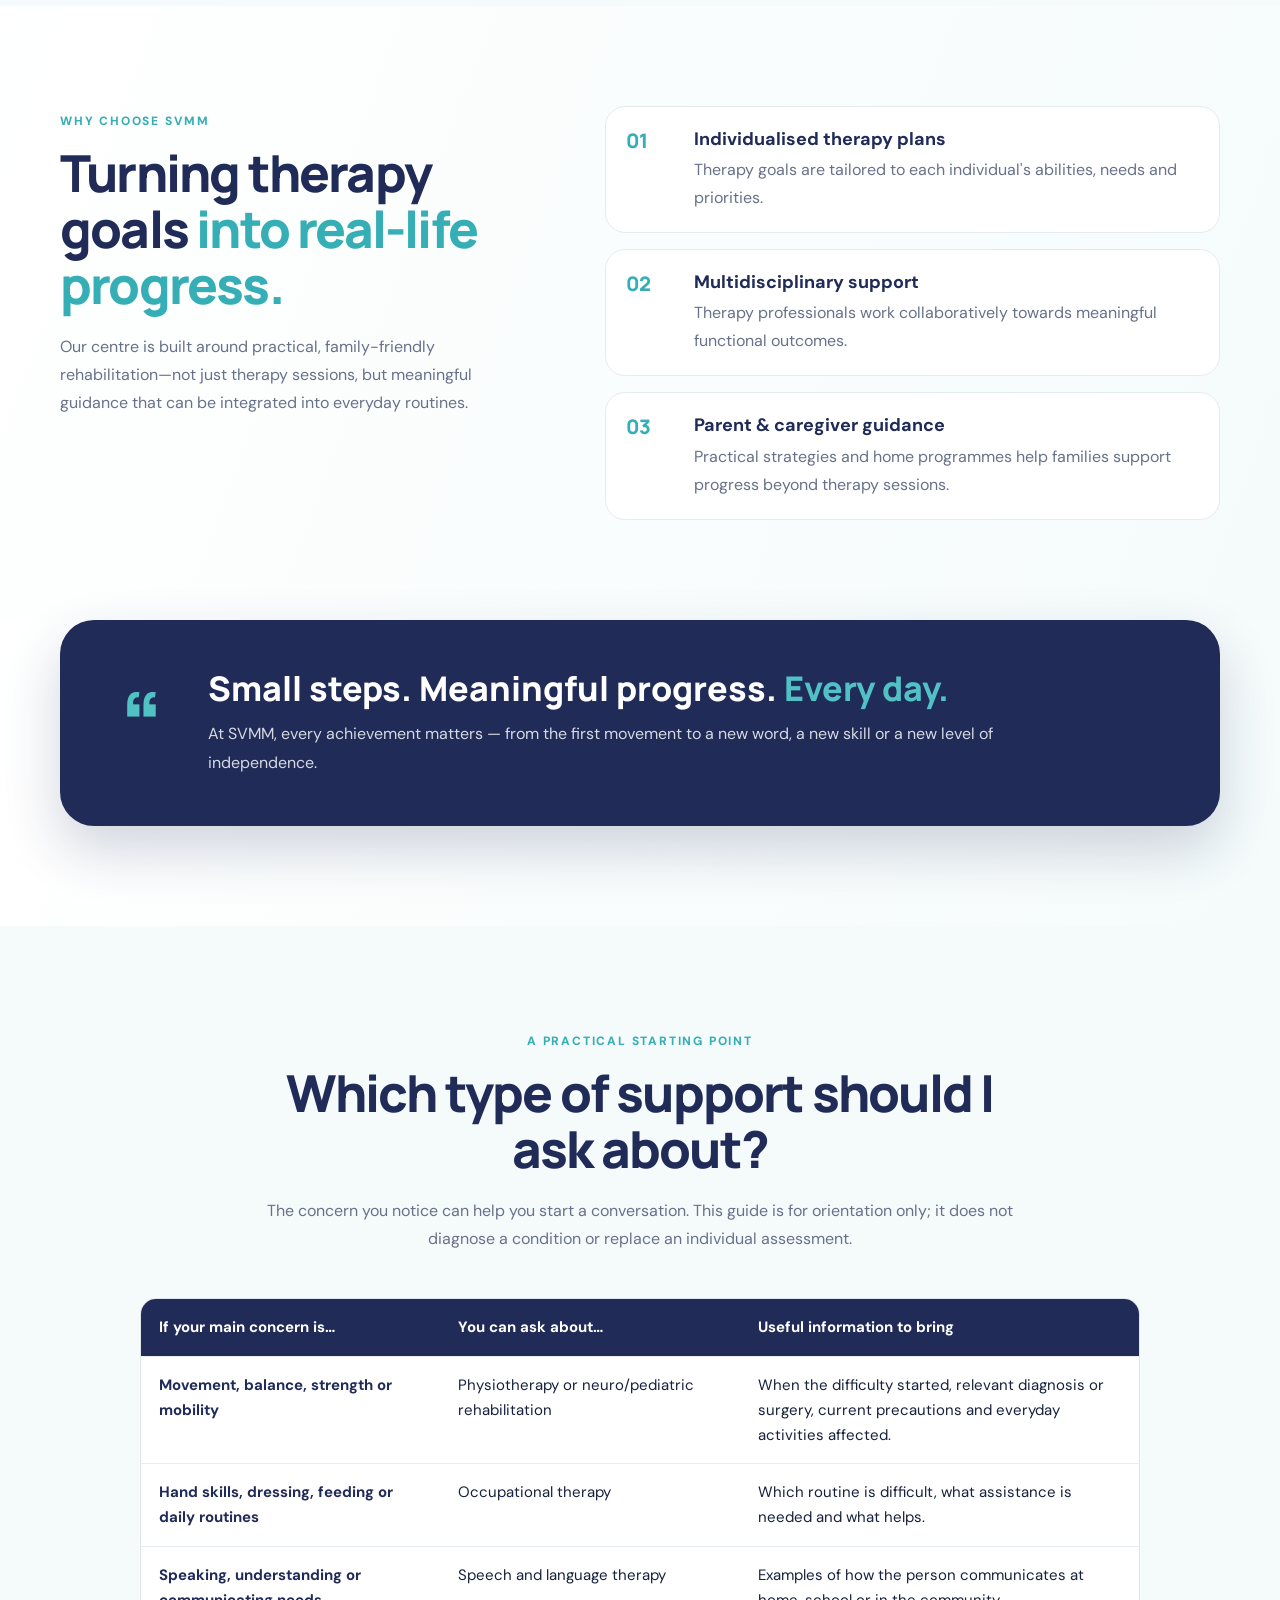
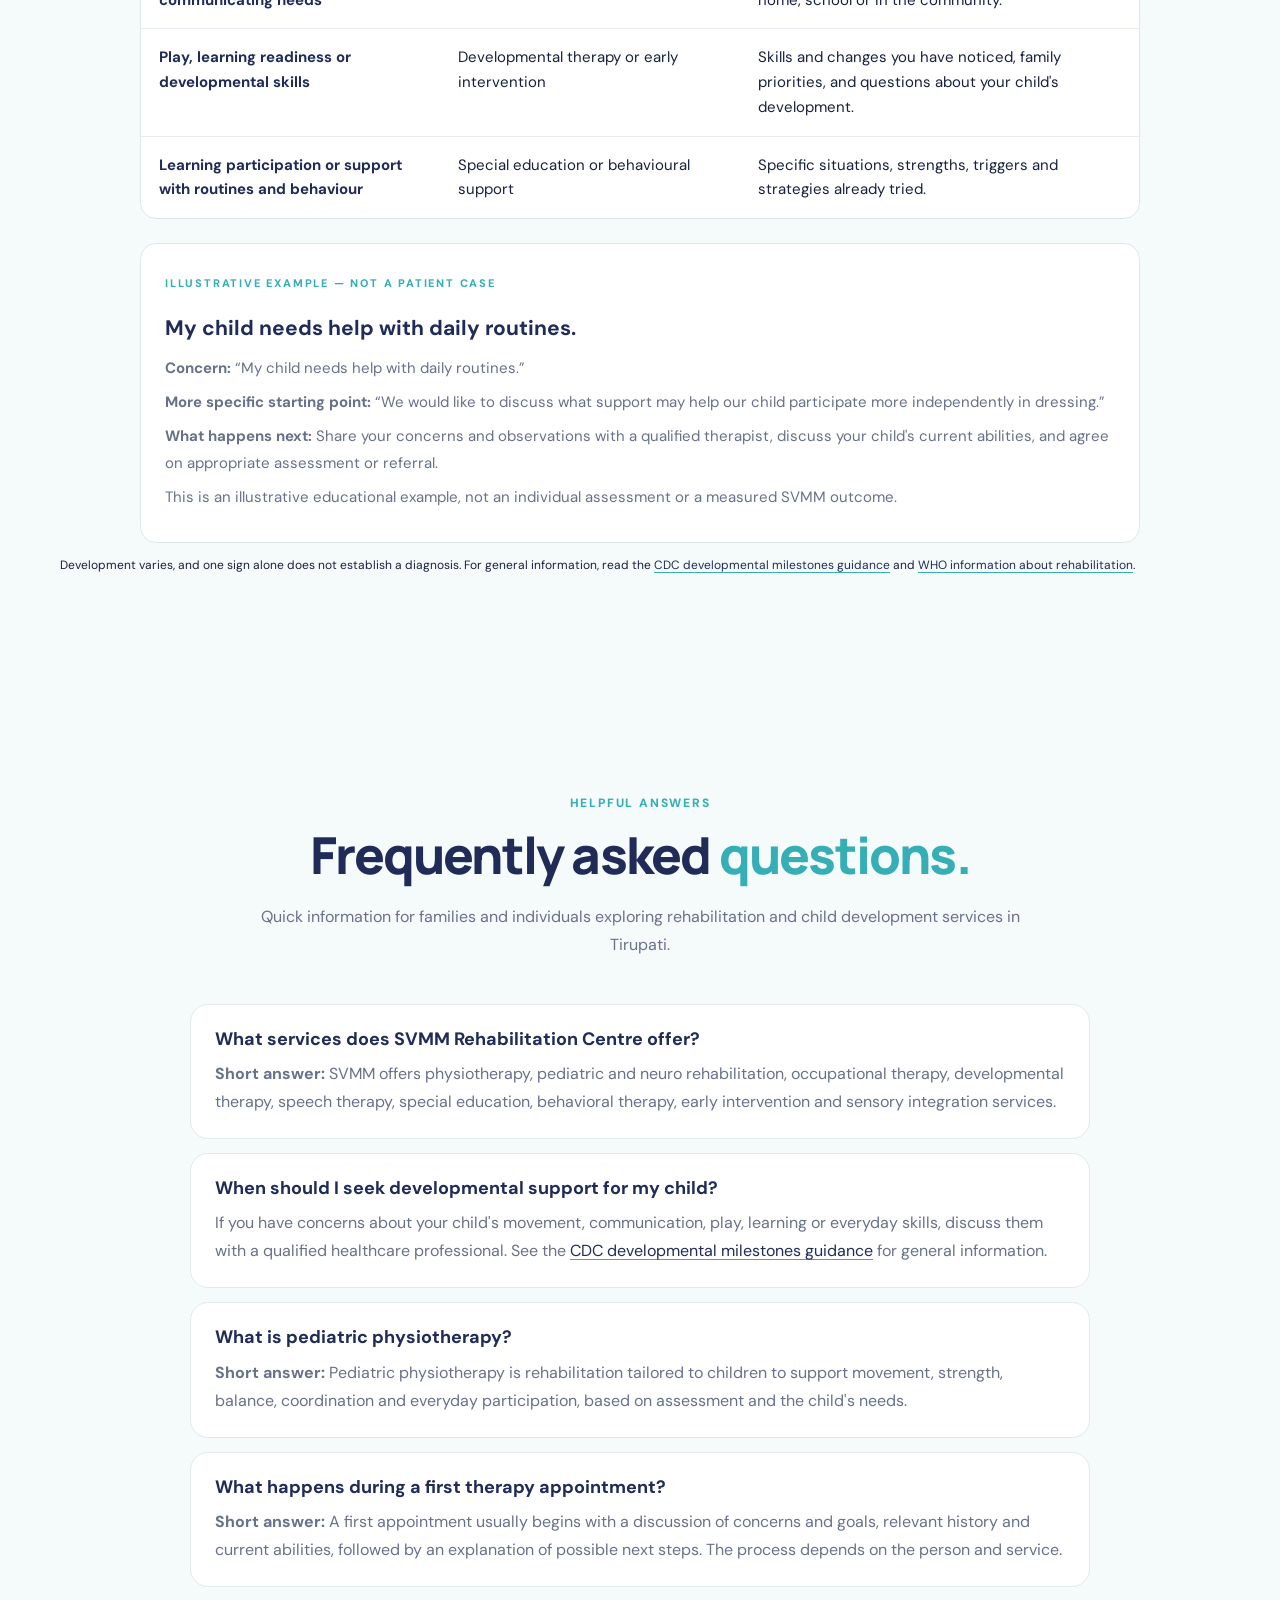
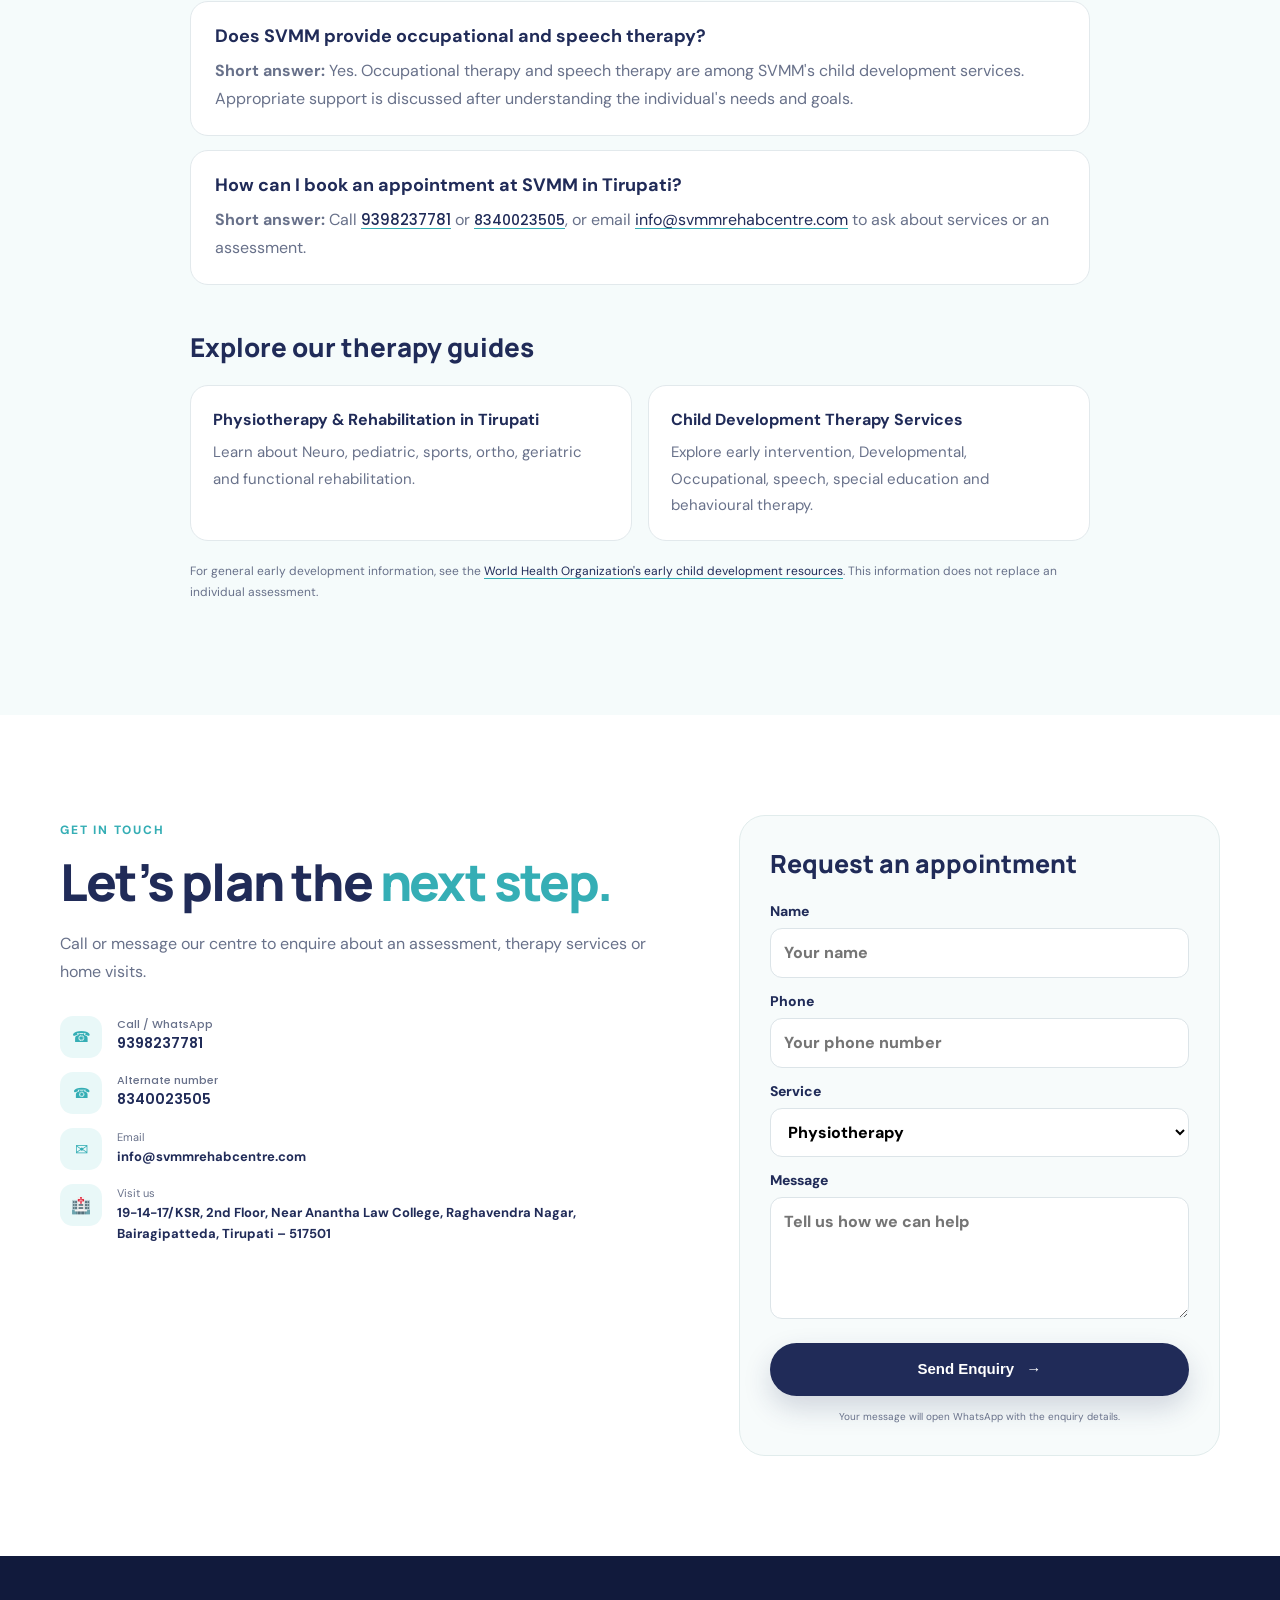
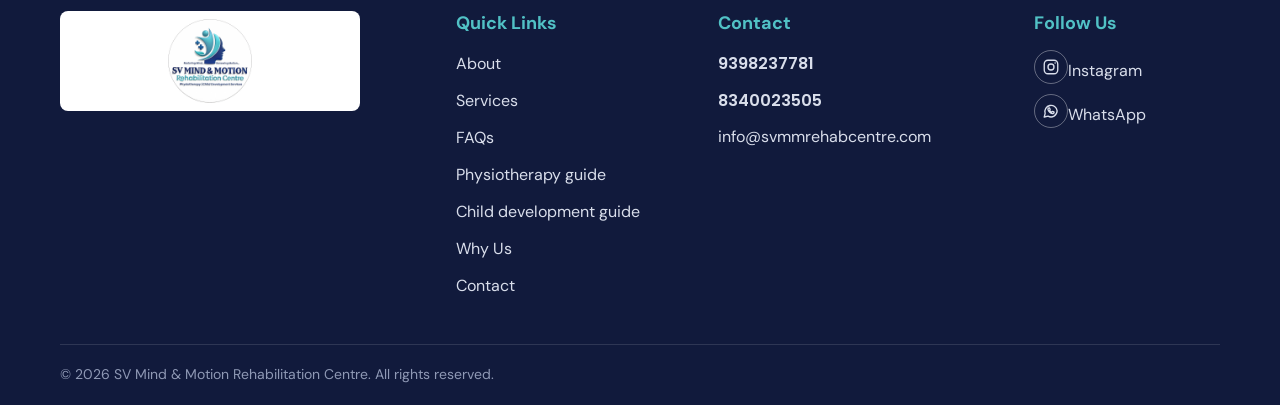
==== commit 8c2e8933: "Place About SVMM after founder profile" ====
--- a/index.html
+++ b/index.html
@@ -194,19 +194,6 @@
     </section>
 
     <section class="section about" id="about">
-      <div class="container split">
-        <div class="section-image">
-          <div class="image-frame"><img src="https://images.weserv.nl/?url=www.svmmrehabcentre.com%2F456.jpg&amp;w=800&amp;output=webp&amp;q=80" srcset="https://images.weserv.nl/?url=www.svmmrehabcentre.com%2F456.jpg&amp;w=400&amp;output=webp&amp;q=80 400w, https://images.weserv.nl/?url=www.svmmrehabcentre.com%2F456.jpg&amp;w=800&amp;output=webp&amp;q=80 800w, https://images.weserv.nl/?url=www.svmmrehabcentre.com%2F456.jpg&amp;w=1200&amp;output=webp&amp;q=80 1200w" sizes="(max-width: 720px) 100vw, 520px" width="800" height="600" loading="lazy" decoding="async" alt="SV Mind &amp; Motion Rehabilitation Centre" /></div>
-          <div class="mini-badge"><span>SVMM</span><small>Restoring Mind. Renewing Motion.</small></div>
-        </div>
-        <div class="section-copy">
-          <span class="eyebrow">About SVMM</span>
-          <h2>A supportive space for <span>better movement & development.</span></h2>
-          <p>SV Mind & Motion Rehabilitation Centre brings physiotherapy and child development services together in a supportive, family-centred environment. Our approach combines individualized therapeutic goals with practical strategies that families can incorporate into everyday routines.</p>
-          <p>We focus on meaningful progress—supporting participation, confidence, functional abilities and independence at every stage of rehabilitation</p>
-          <a class="text-link" href="#contact">Talk to our team <span>→</span></a>
-        </div>
-      </div>
       <div class="container">
         <div class="doctor-card">
           <div class="doctor-photo-wrap">
@@ -220,6 +207,19 @@
             <p>Her approach combines professional knowledge, compassionate care, and goal-oriented intervention to help children and individuals work towards meaningful progress in everyday life.</p>
             <p class="doctor-mission"><strong>Her mission:</strong> Restoring minds, renewing motion, and empowering lives.</p>
           </div>
+        </div>
+      </div>
+      <div class="container split">
+        <div class="section-image">
+          <div class="image-frame"><img src="https://images.weserv.nl/?url=www.svmmrehabcentre.com%2F456.jpg&amp;w=800&amp;output=webp&amp;q=80" srcset="https://images.weserv.nl/?url=www.svmmrehabcentre.com%2F456.jpg&amp;w=400&amp;output=webp&amp;q=80 400w, https://images.weserv.nl/?url=www.svmmrehabcentre.com%2F456.jpg&amp;w=800&amp;output=webp&amp;q=80 800w, https://images.weserv.nl/?url=www.svmmrehabcentre.com%2F456.jpg&amp;w=1200&amp;output=webp&amp;q=80 1200w" sizes="(max-width: 720px) 100vw, 520px" width="800" height="600" loading="lazy" decoding="async" alt="SV Mind &amp; Motion Rehabilitation Centre" /></div>
+          <div class="mini-badge"><span>SVMM</span><small>Restoring Mind. Renewing Motion.</small></div>
+        </div>
+        <div class="section-copy">
+          <span class="eyebrow">About SVMM</span>
+          <h2>A supportive space for <span>better movement & development.</span></h2>
+          <p>SV Mind & Motion Rehabilitation Centre brings physiotherapy and child development services together in a supportive, family-centred environment. Our approach combines individualized therapeutic goals with practical strategies that families can incorporate into everyday routines.</p>
+          <p>We focus on meaningful progress—supporting participation, confidence, functional abilities and independence at every stage of rehabilitation</p>
+          <a class="text-link" href="#contact">Talk to our team <span>→</span></a>
         </div>
       </div>
     </section>
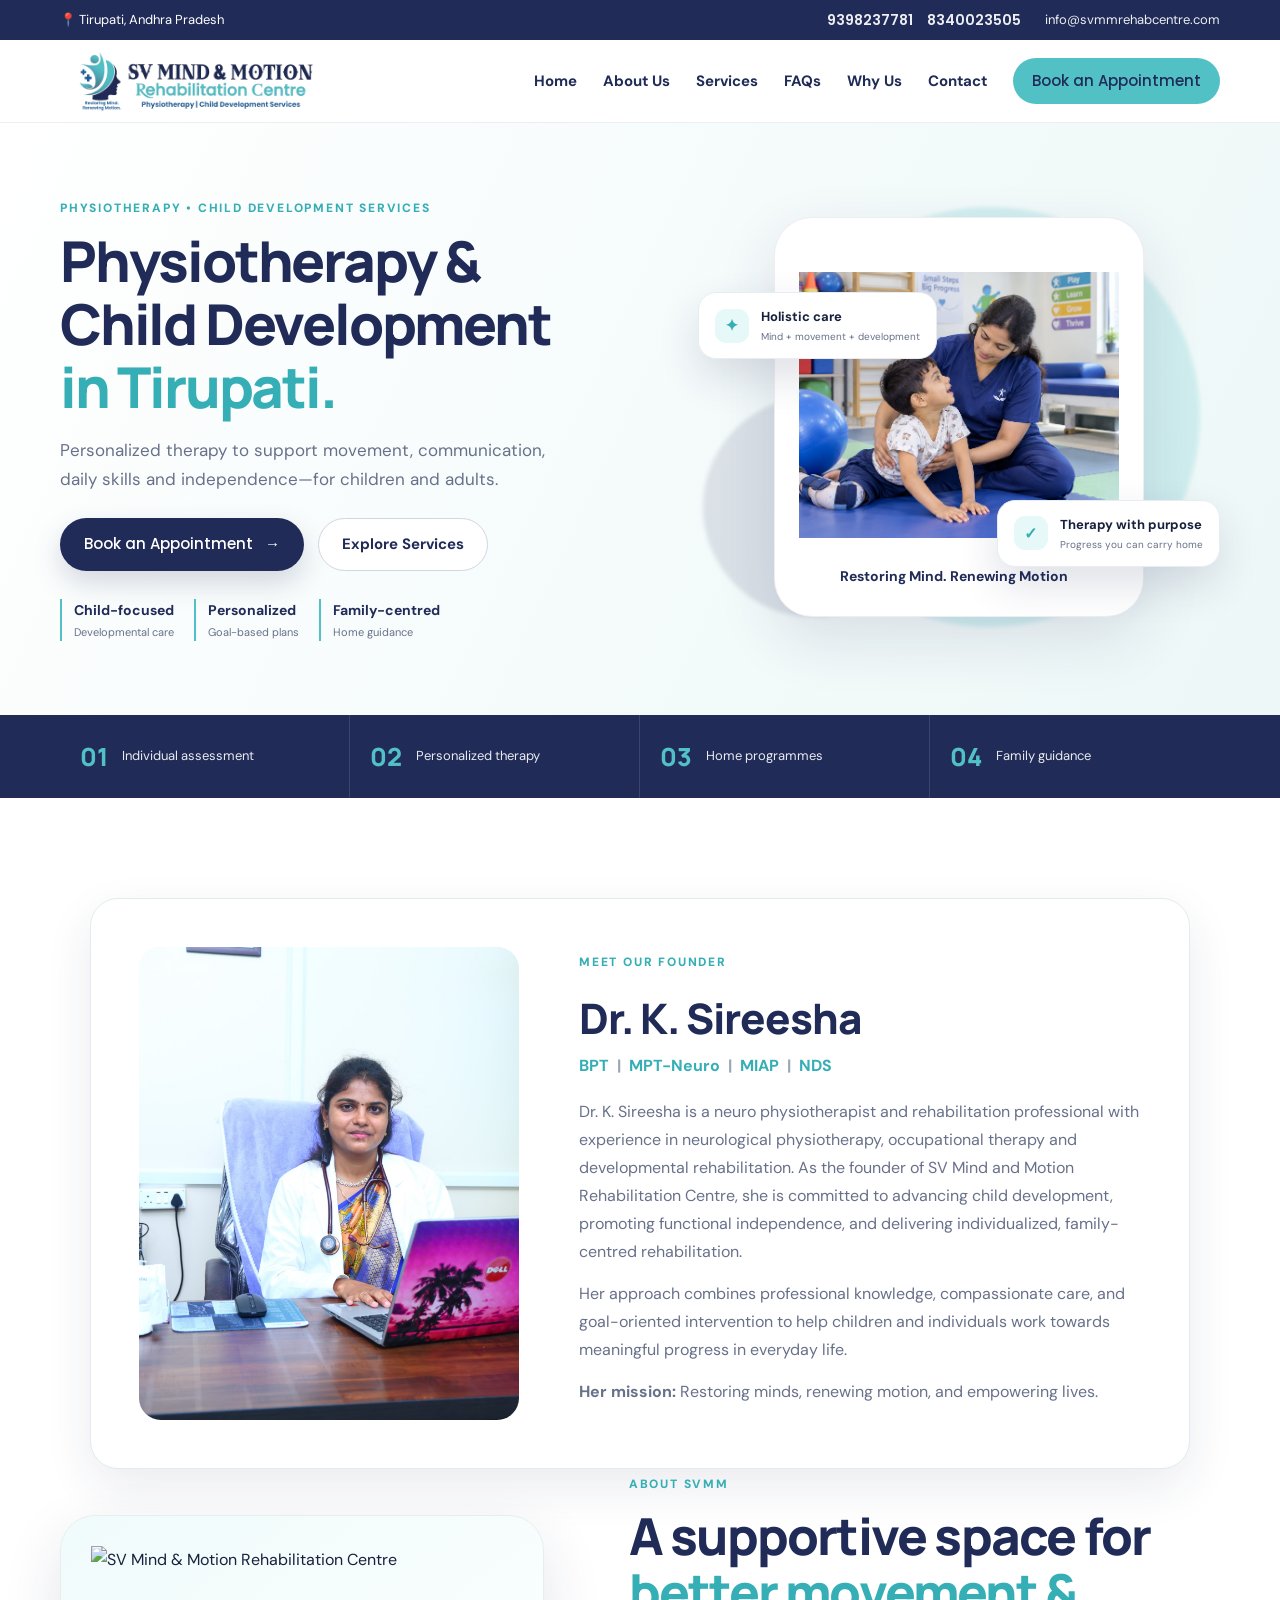
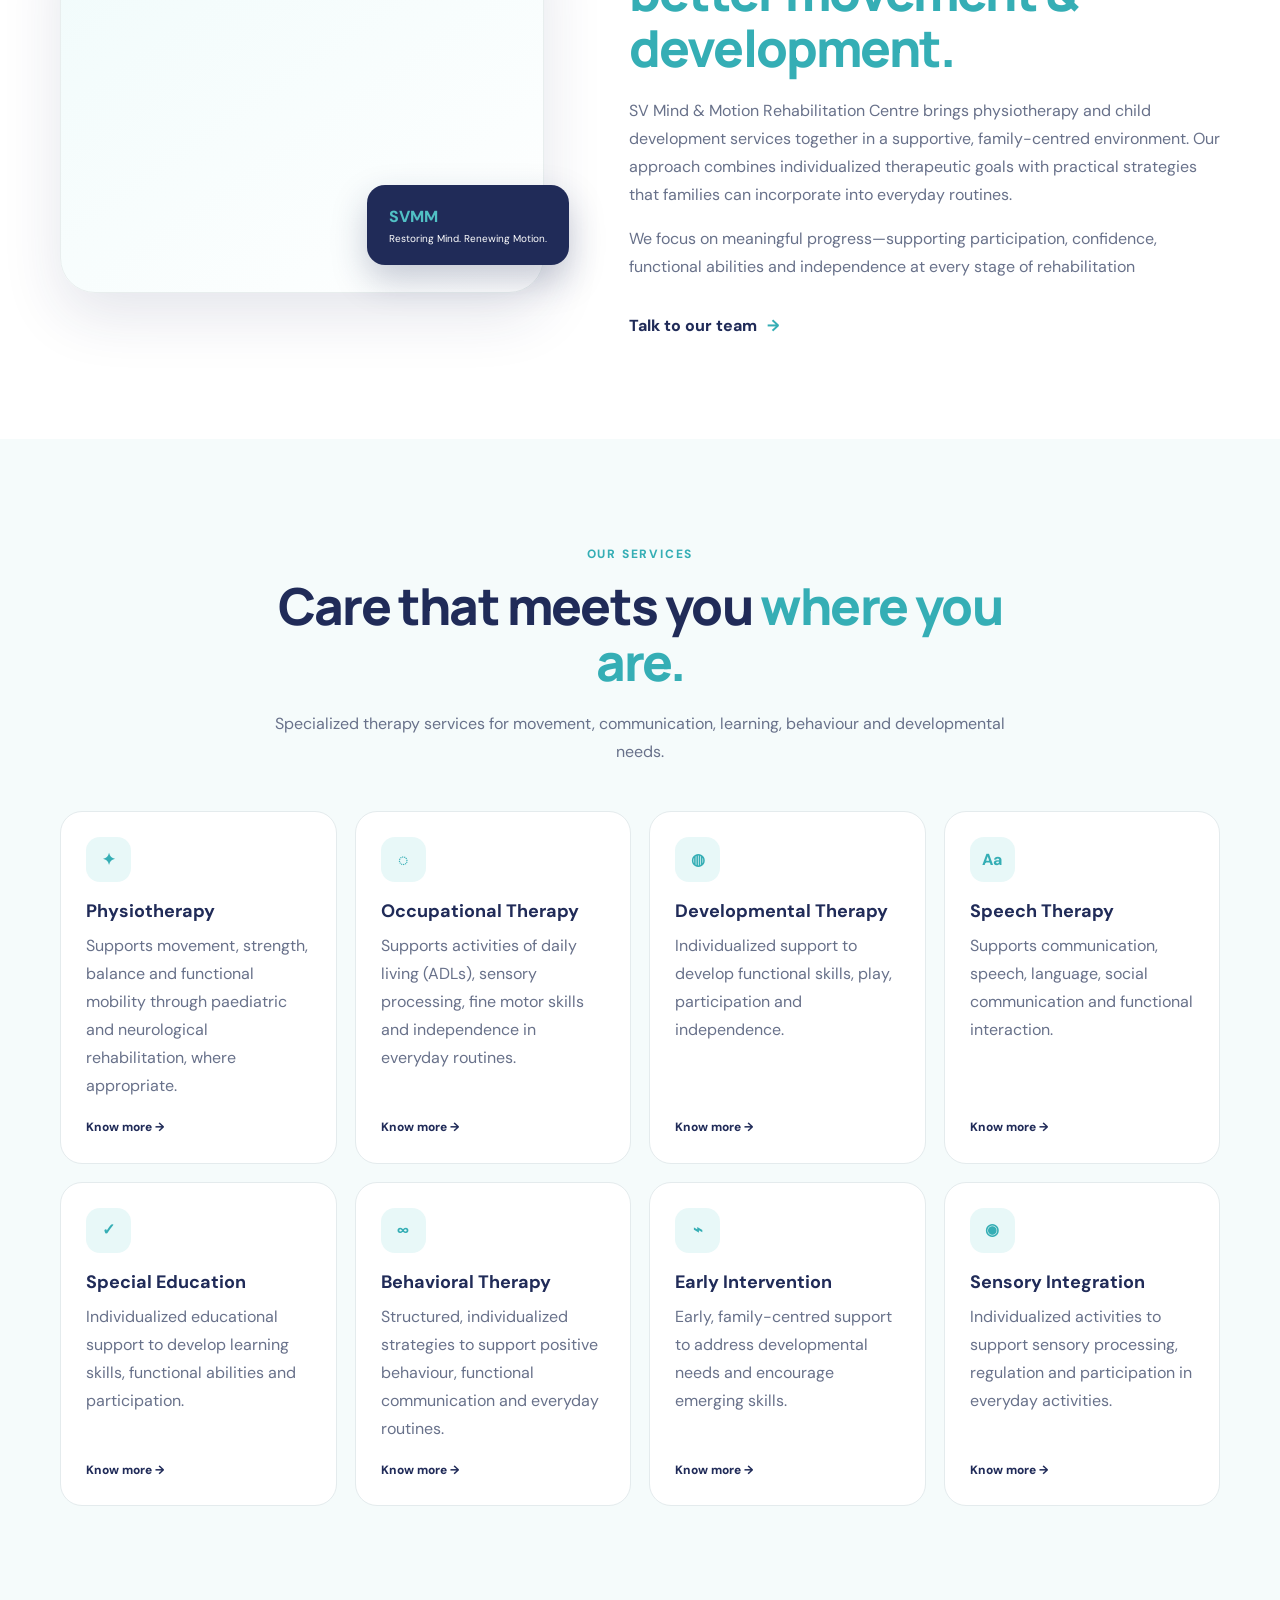
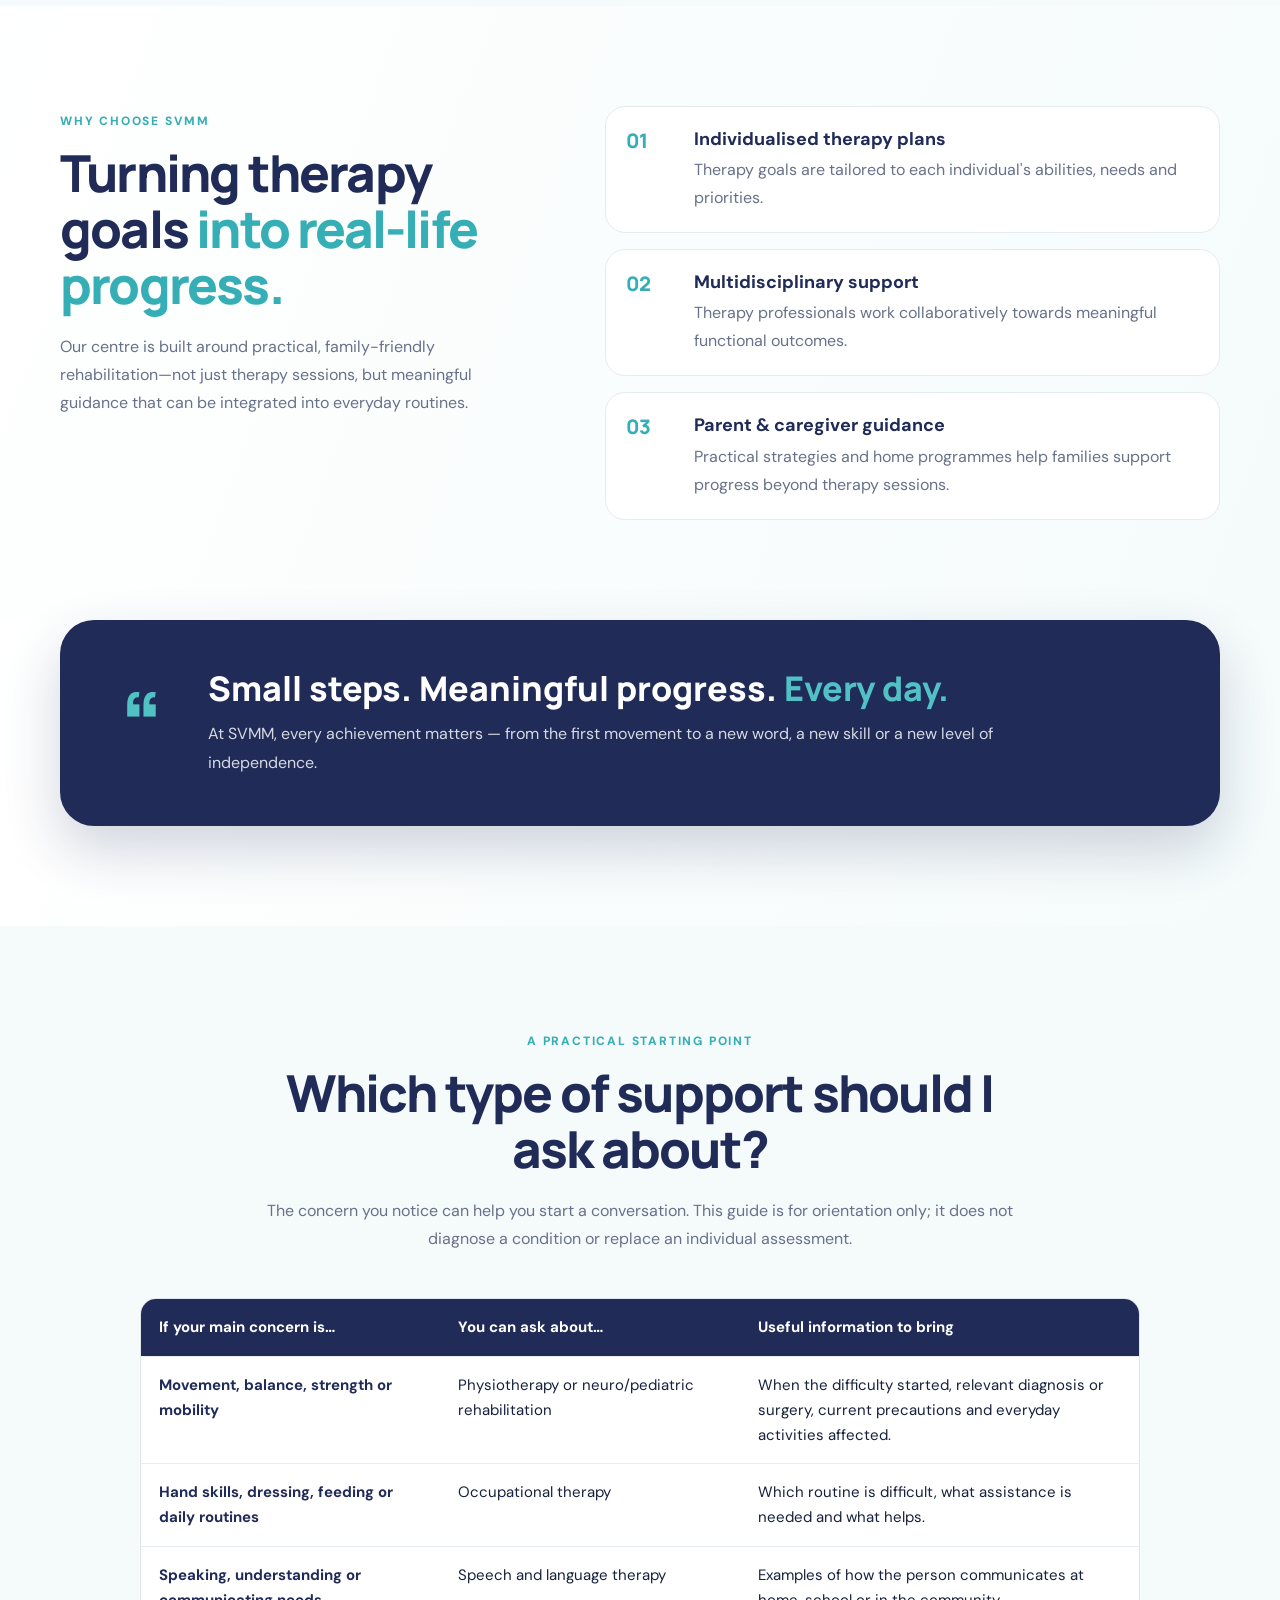
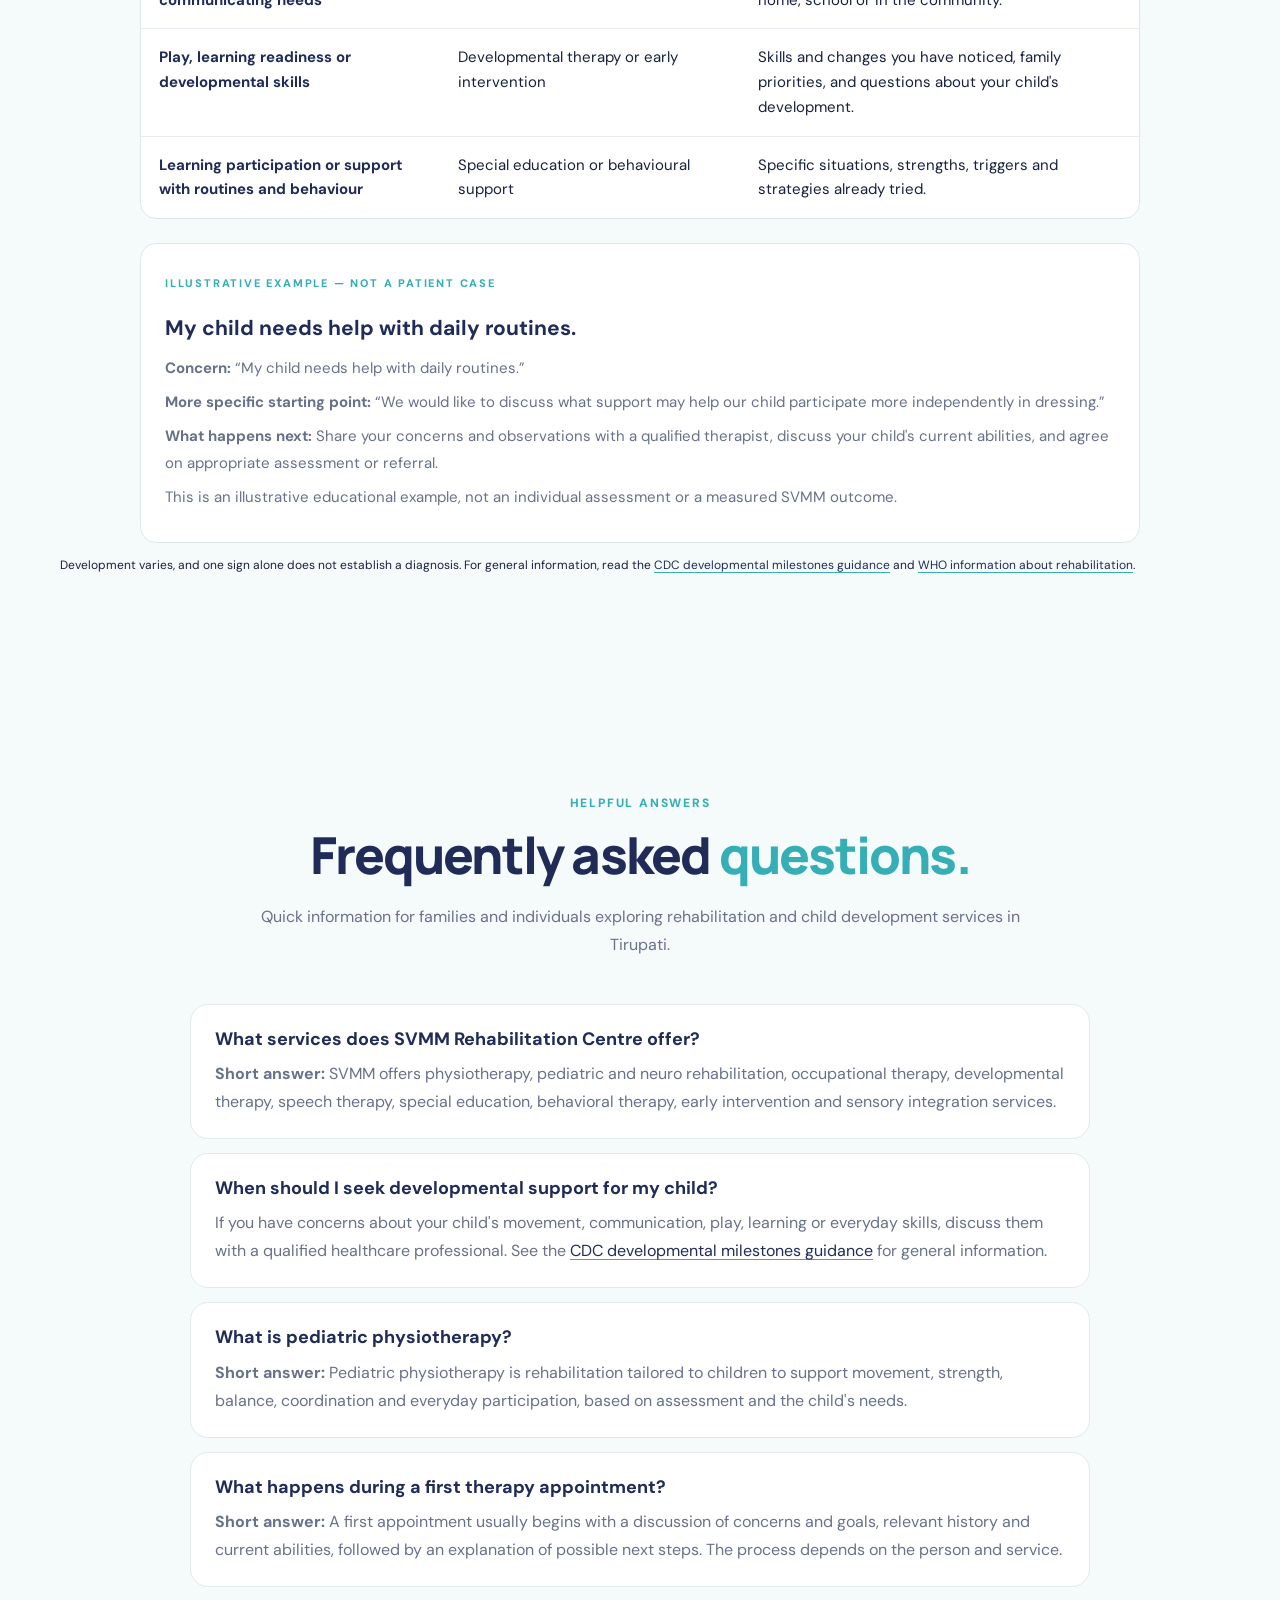
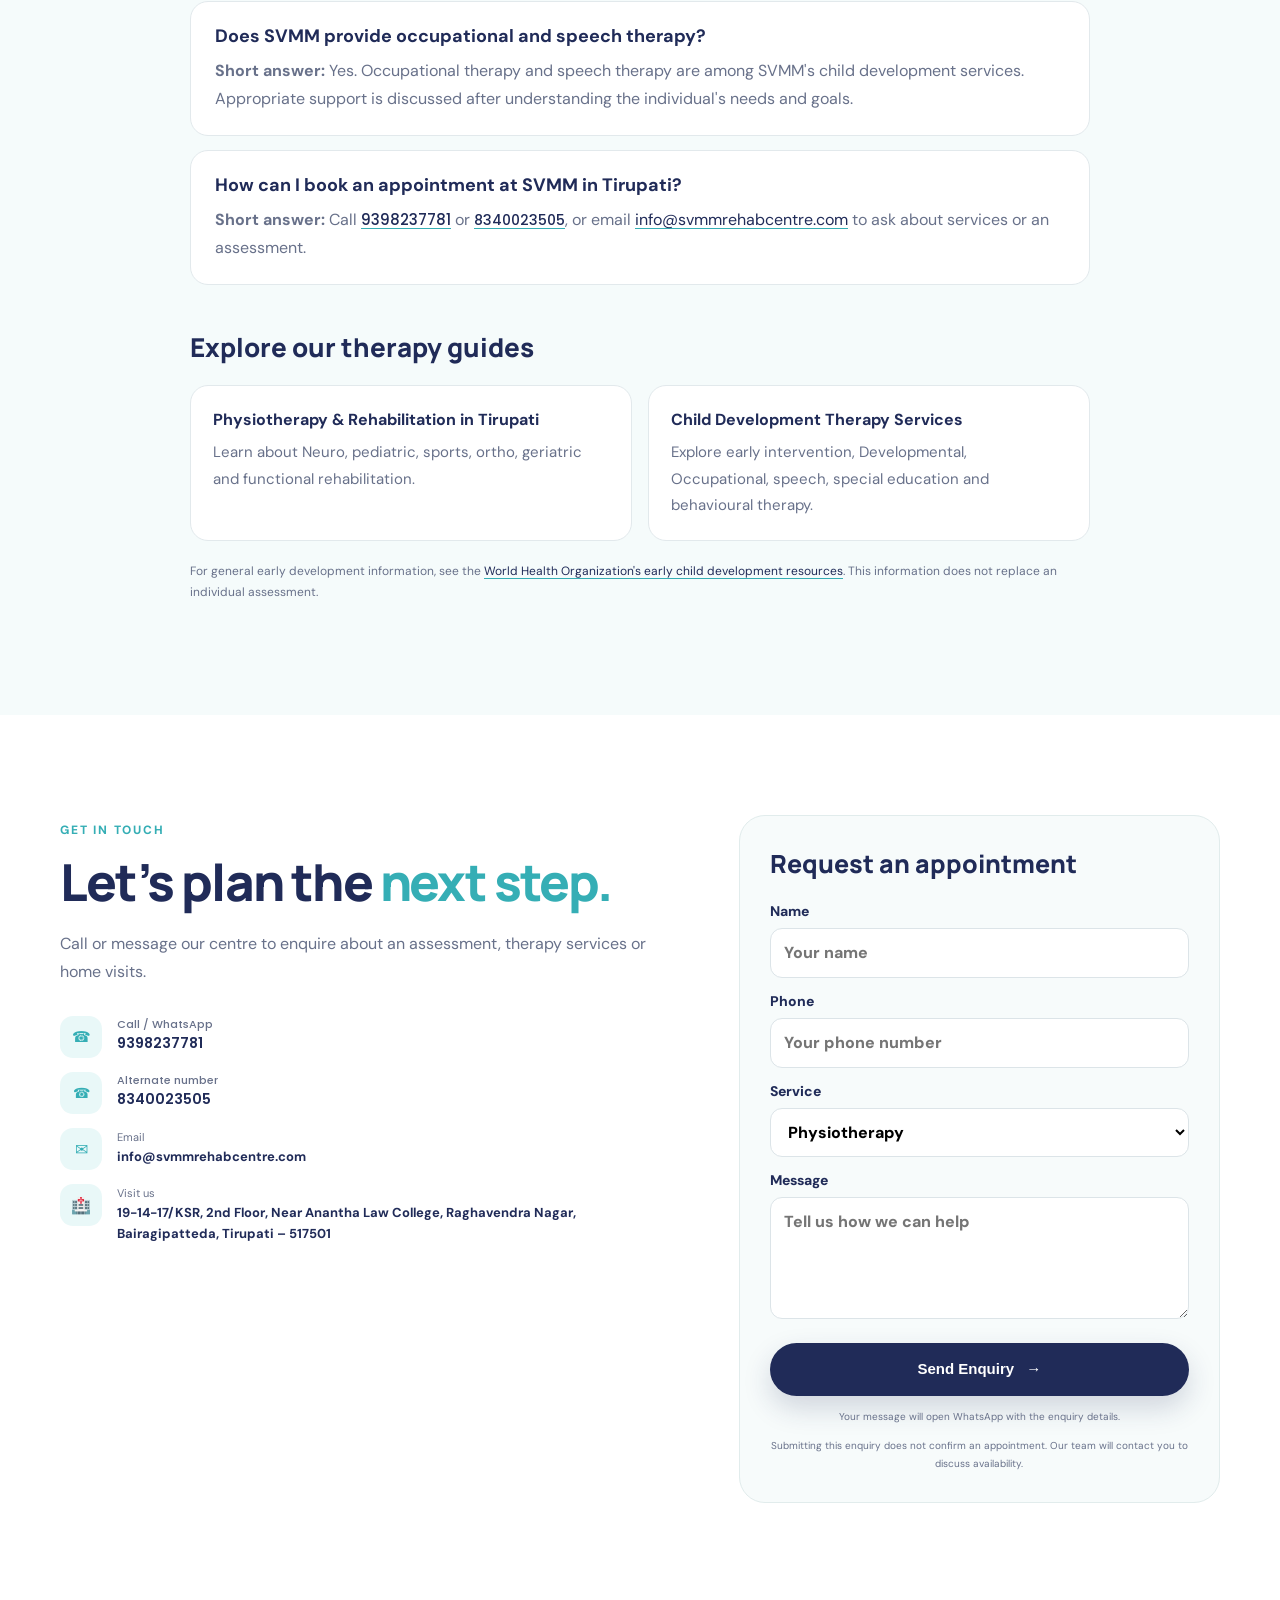
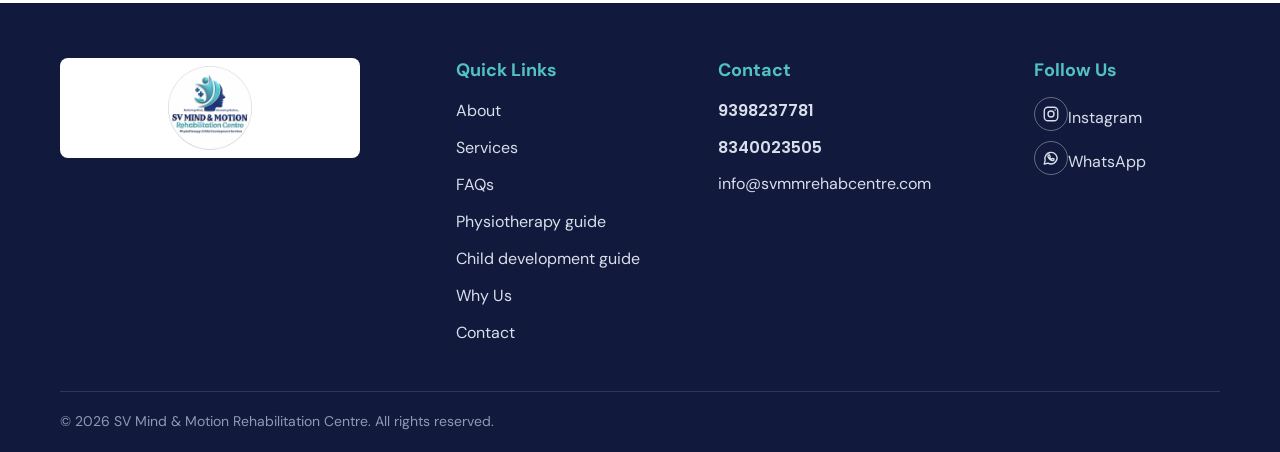
==== commit 032bc1a4: "Add appointment enquiry disclaimer" ====
--- a/index.html
+++ b/index.html
@@ -347,6 +347,7 @@
           <label>Message<textarea name="message" rows="4" placeholder="Tell us how we can help"></textarea></label>
           <button class="btn primary" type="submit">Send Enquiry <span>→</span></button>
           <p class="form-note">Your message will open WhatsApp with the enquiry details.</p>
+          <p class="form-note">Submitting this enquiry does not confirm an appointment. Our team will contact you to discuss availability.</p>
         </form>
       </div>
     </section>
